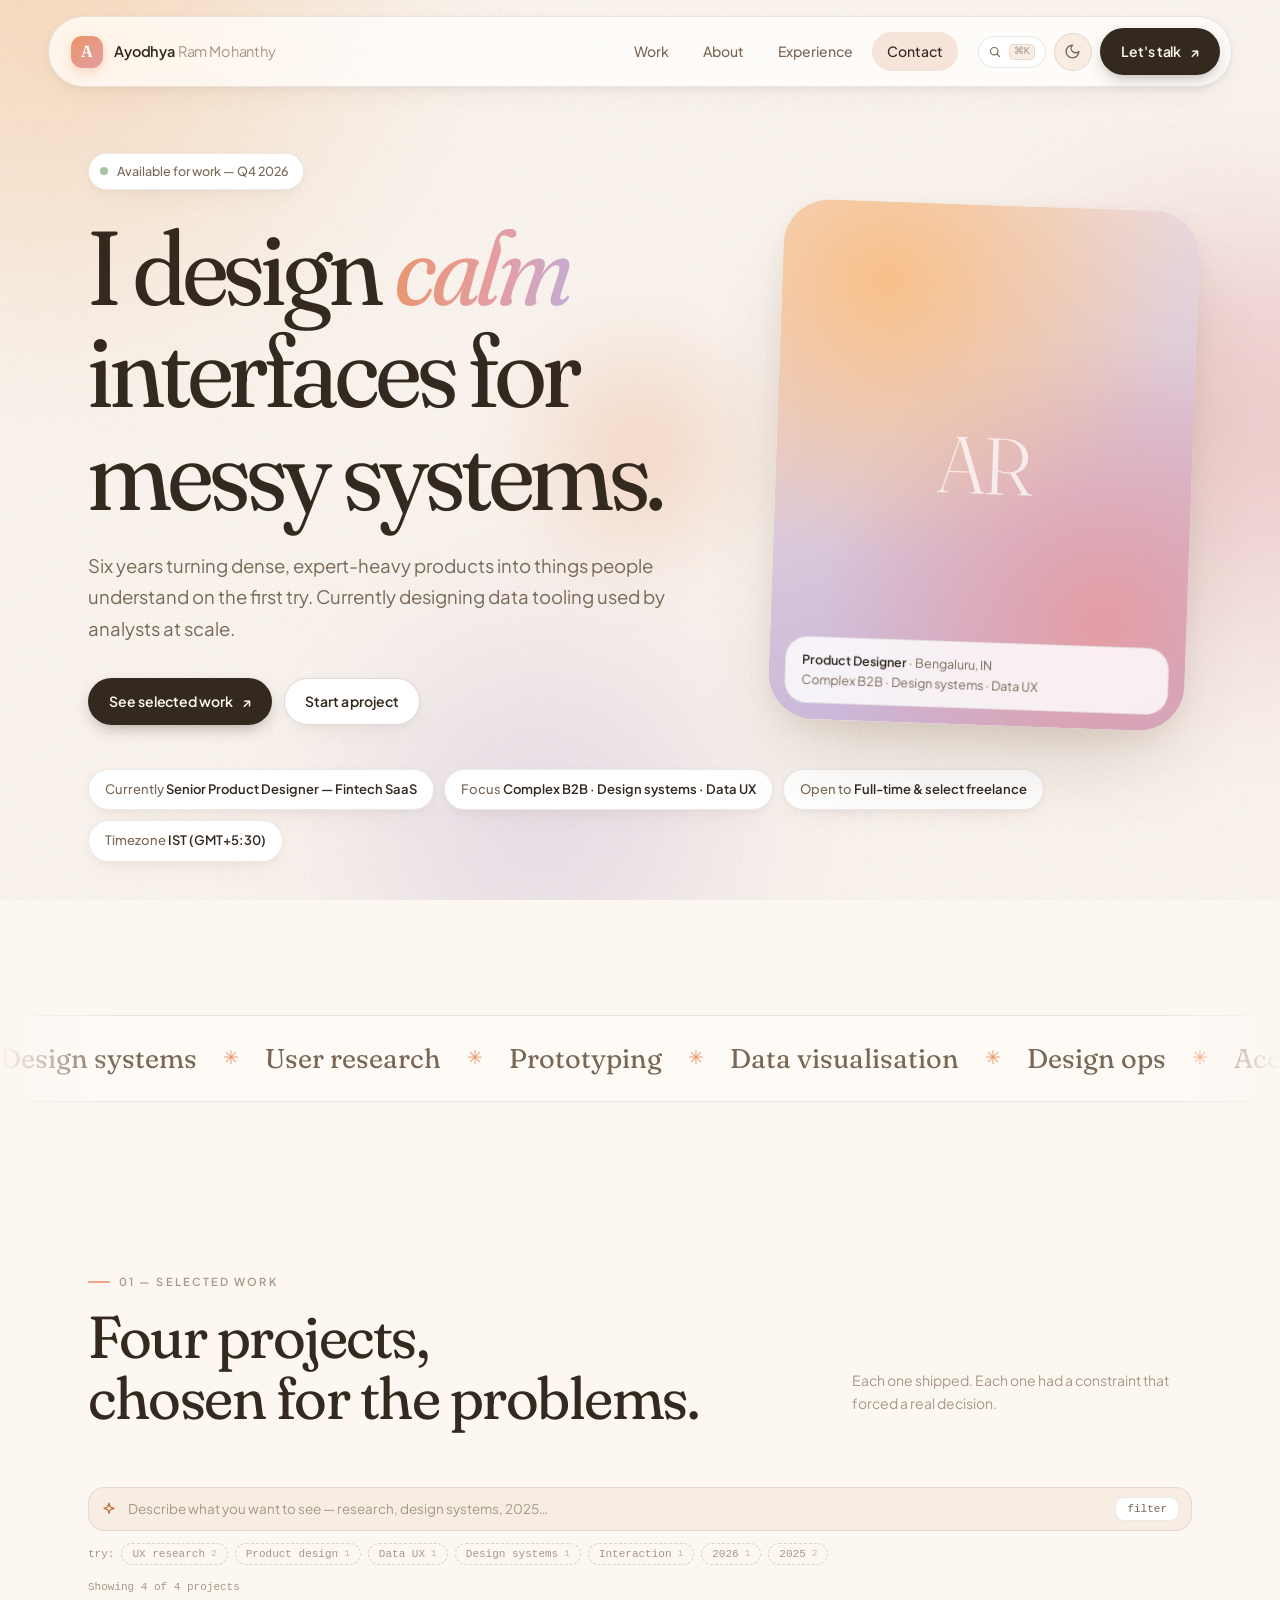
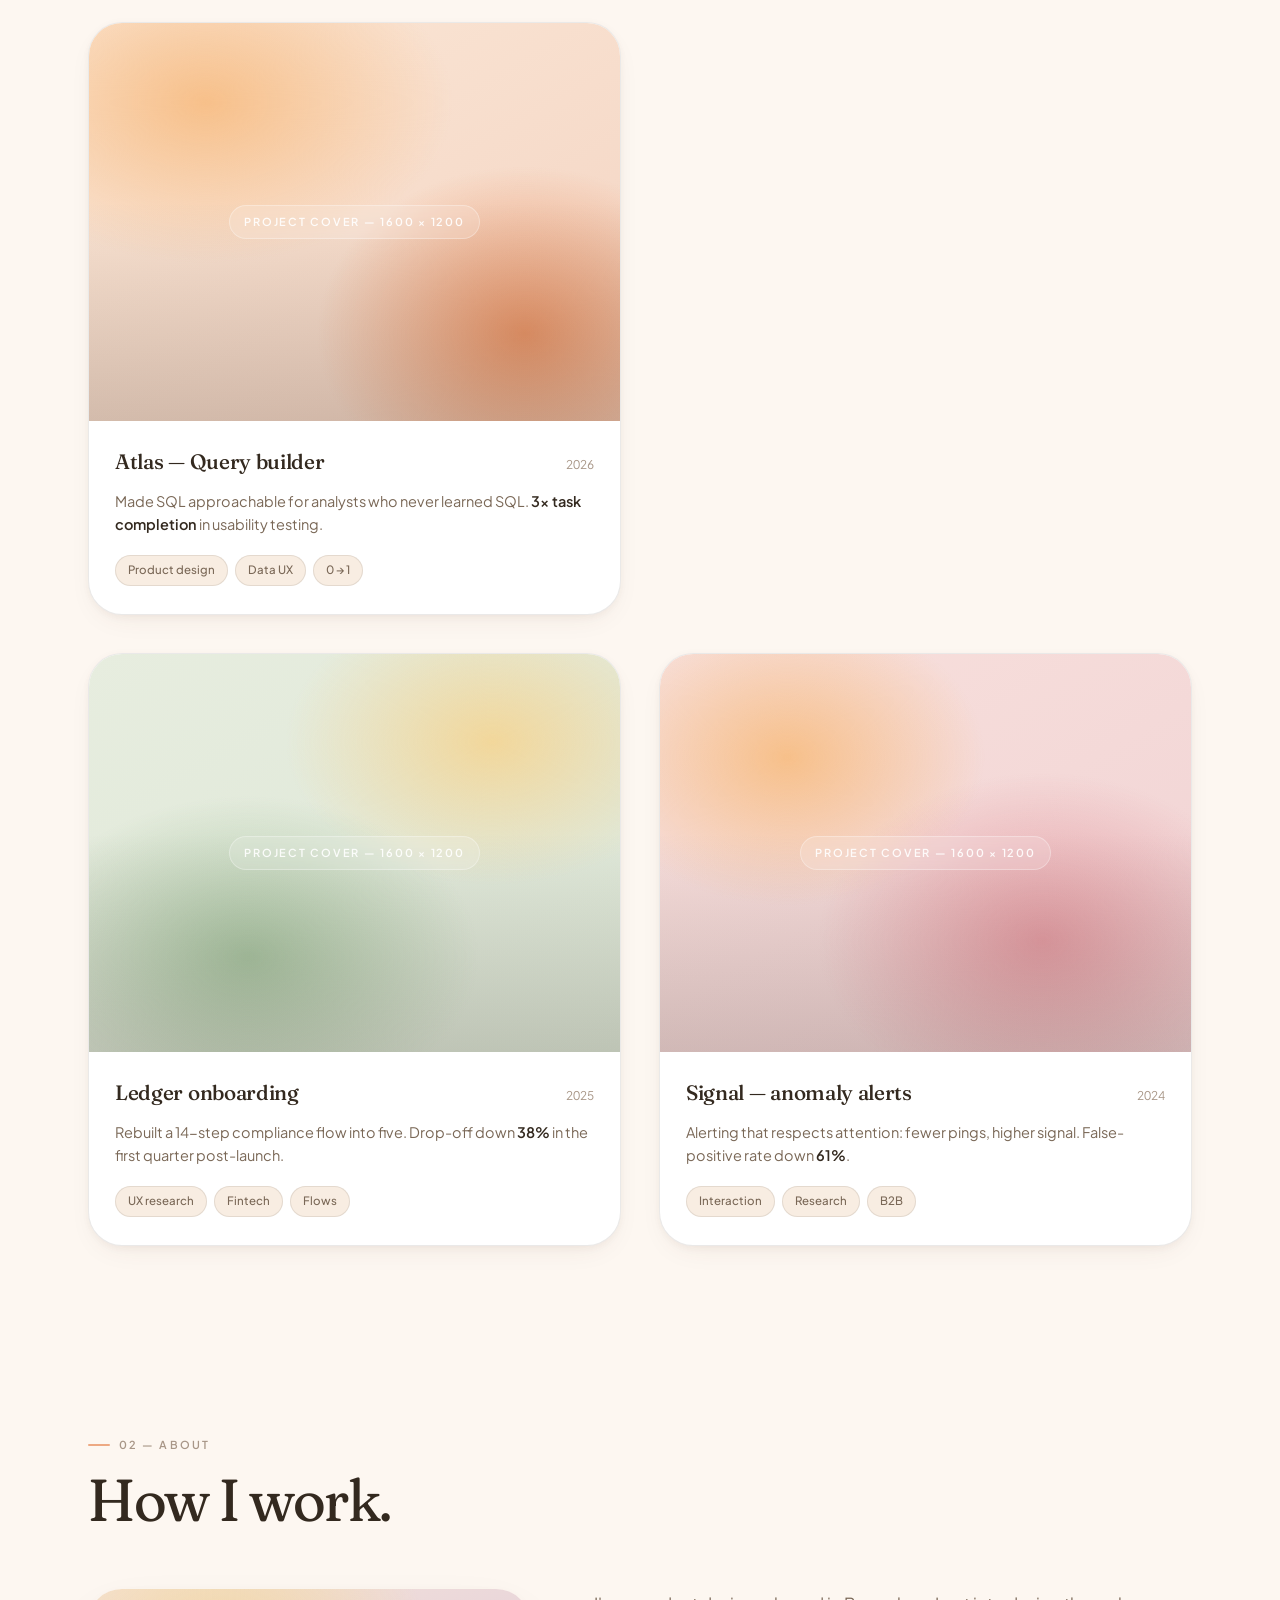
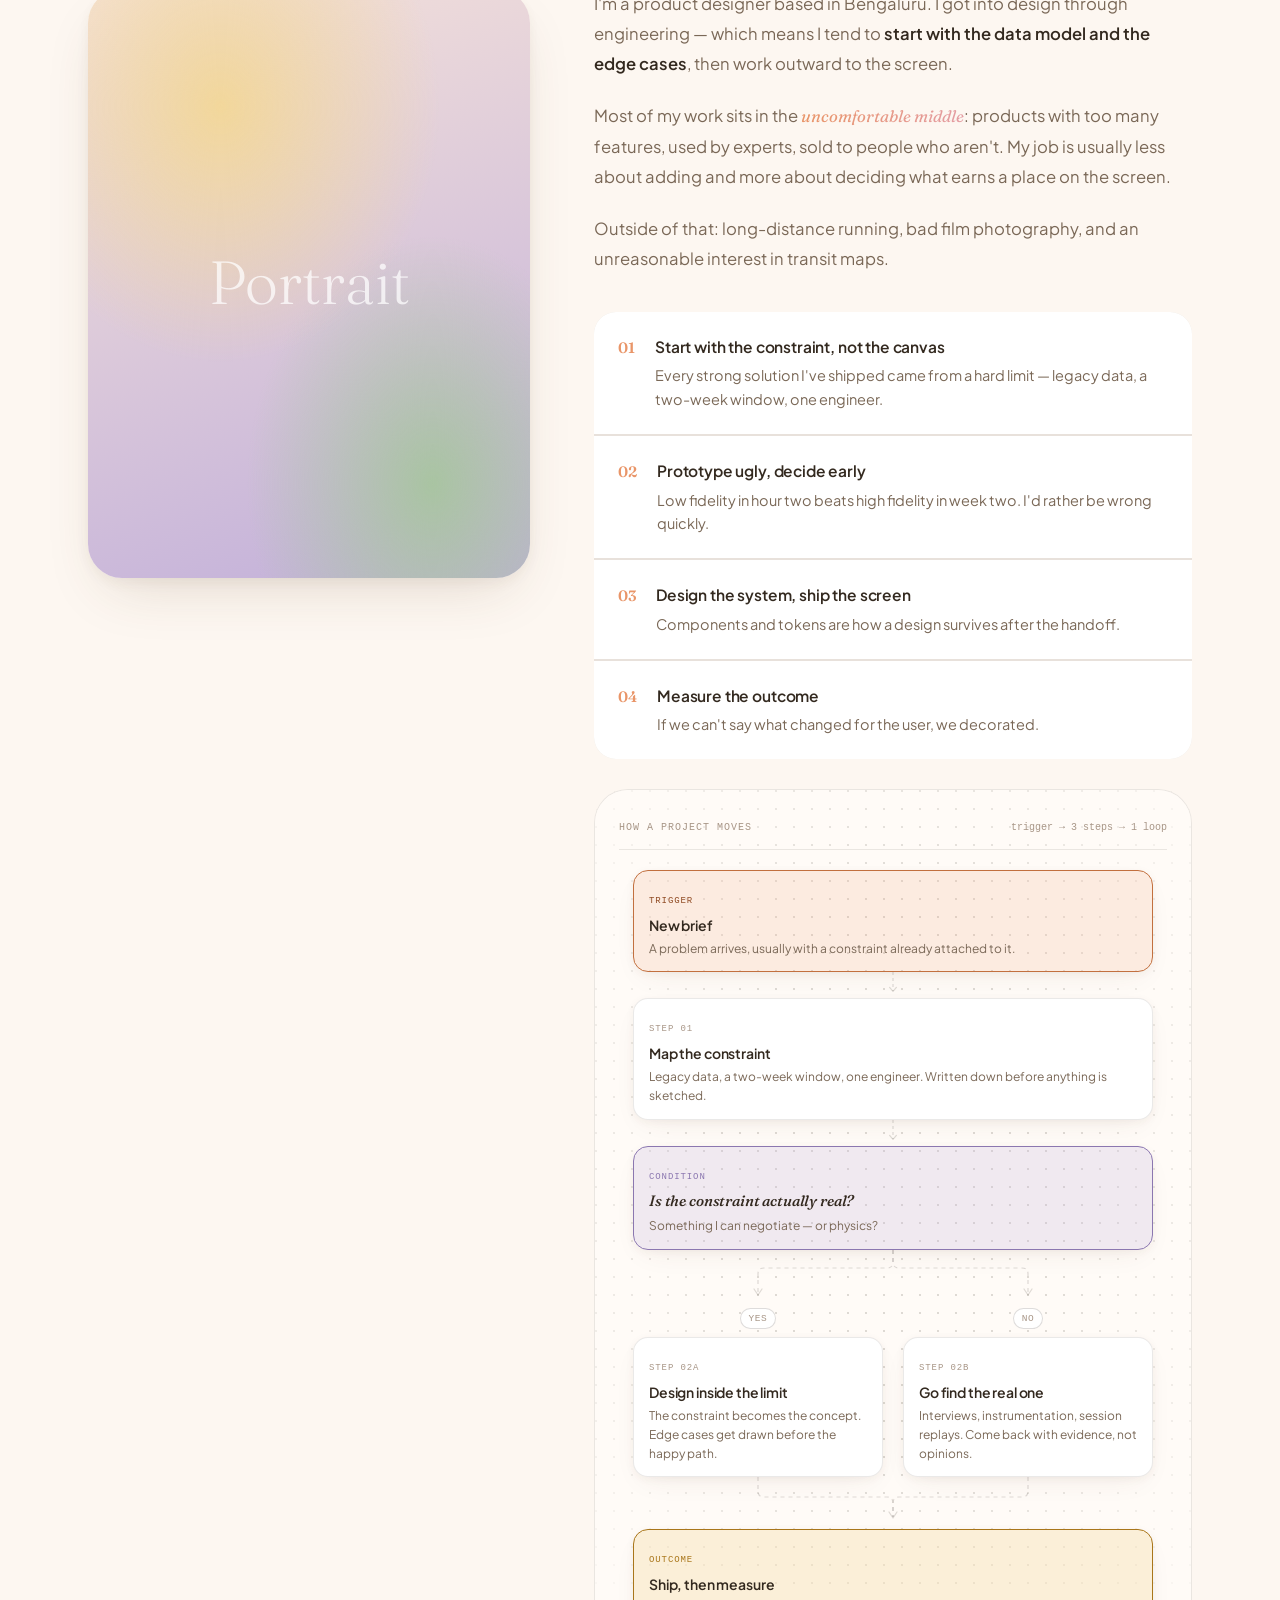
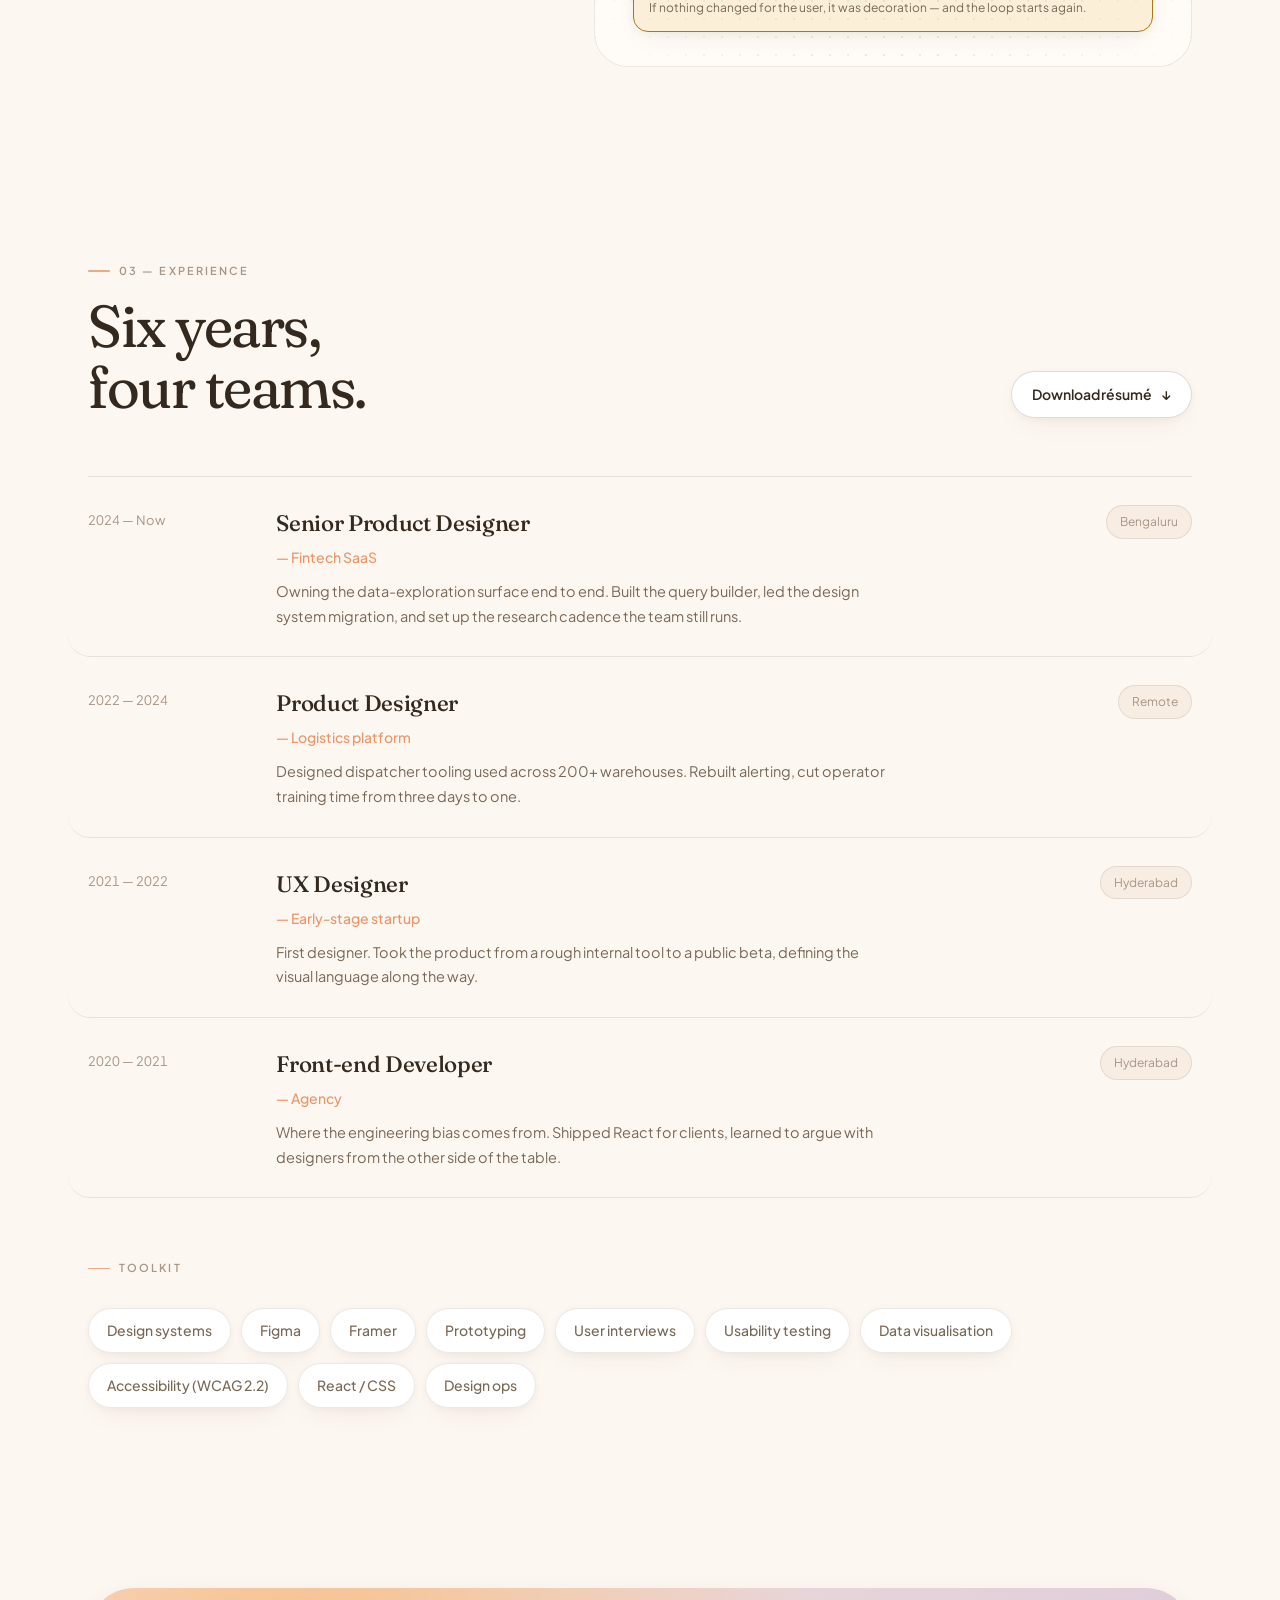
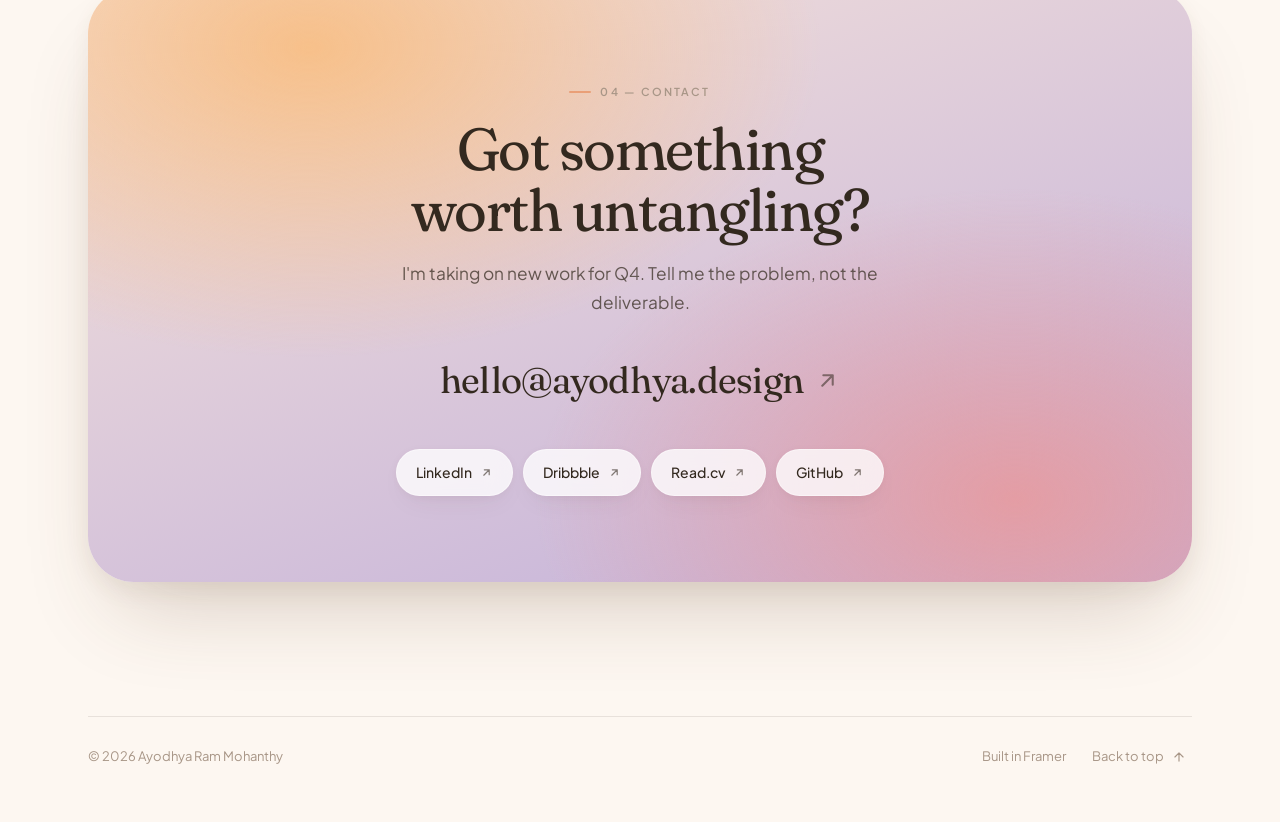
==== index.html @ 3c47b570 "perf: og-image 321KB PNG to 52KB JPEG, quality 90 The social card was a 321KB RGBA PNG. Composited o" ====
<!DOCTYPE html>
<html lang="en" data-theme="day" data-page-node-id="UIx1Y3fJ2wA2jxkAhkRi73">
<head data-page-node-id="20Zs5I4Gk0f472DXcNDImq">
<meta charset="UTF-8" data-page-node-id="HsAlQ1cesDR2ibmPfNN5Nc" />
<meta name="viewport" content="width=device-width, initial-scale=1" data-page-node-id="U4OS4diLFb4qWHomOWHYZe" />
<title>Ayodhya Ram Mohanthy — Product Designer</title>
<meta name="description" content="Product / UX designer building calm, high-clarity interfaces for complex systems. Selected work, experience and contact." data-page-node-id="gapa8cJNradVU7GvSIqzVN" />

<link rel="canonical" href="https://ayodhya.work/" />
<link rel="icon" type="image/svg+xml" href="assets/favicon.svg" />
<link rel="icon" type="image/png" sizes="32x32" href="assets/icon-512.png" />
<link rel="apple-touch-icon" sizes="180x180" href="assets/apple-touch-icon.png" />
<link rel="manifest" href="assets/manifest.webmanifest" />
<meta name="theme-color" content="#FDF7F1" media="(prefers-color-scheme: light)" />
<meta name="theme-color" content="#241C16" media="(prefers-color-scheme: dark)" />
<meta name="color-scheme" content="light dark" />
<meta property="og:type" content="website" />
<meta property="og:site_name" content="Ayodhya Ram Mohanthy" />
<meta property="og:title" content="Ayodhya Ram Mohanthy — Product Designer" />
<meta property="og:description" content="I design calm interfaces for messy systems. Six years of selected work, experience, and contact." />
<meta property="og:url" content="https://ayodhya.work/" />
<meta property="og:image" content="https://ayodhya.work/assets/og-image.jpg" />
<meta property="og:image:width" content="1200" />
<meta property="og:image:height" content="630" />
<meta property="og:image:alt" content="Ayodhya Ram Mohanthy — Product Designer" />
<meta name="twitter:card" content="summary_large_image" />
<meta name="twitter:title" content="Ayodhya Ram Mohanthy — Product Designer" />
<meta name="twitter:description" content="I design calm interfaces for messy systems. Selected work, experience, and contact." />
<meta name="twitter:image" content="https://ayodhya.work/assets/og-image.jpg" />

<link rel="preconnect" href="https://fonts.googleapis.com" data-page-node-id="517waa38Qtsou7HJdx3z6n" />
<link rel="preconnect" href="https://fonts.gstatic.com" crossorigin data-page-node-id="YwS4AkAzUnwr8d4TgxjekI" />
<link href="https://fonts.googleapis.com/css2?family=Fraunces:ital,opsz,wght@0,9..144,300..800;1,9..144,300..700&family=Plus+Jakarta+Sans:wght@300;400;500;600;700&display=swap" rel="stylesheet" data-page-node-id="cGiLwfsLbje50GXVWI4Khn" />

<!-- Beautiful UI components, ported to vanilla — see assets/bui.css + assets/bui.js -->
<link rel="stylesheet" href="assets/bui.css" />
<script src="assets/bui.js" defer></script>
<script>try{if(sessionStorage.getItem('bui:nav')){document.documentElement.className+=' bui-nav-loading';}}catch(e){}</script>

<style>
/* ============================================================
   DESIGN TOKENS — "Soft / Warm Creative"
   Paste these into Framer → Assets → Colors
   ============================================================ */
:root{
  /* surfaces — warm neutrals */
  --cream:      #FDF7F1;
  --cream-2:    #F8EDE2;
  --blush:      #F6E3DA;
  --surface:    #FFFFFF;
  --surface-2:  #FFFBF7;

  /* ink */
  --ink:        #33291F;
  --ink-soft:   #7A6857;
  --ink-faint:  #A89687;

  /* accents — muted, sun-faded */
  --peach:      #E99568;
  --apricot:    #F7C08A;
  --rose:       #E49DA4;
  --sage:       #A9C4A2;
  --lilac:      #C0AEDA;
  --butter:     #F2D79B;

  --line:       rgba(51,41,31,.10);
  --line-2:     rgba(51,41,31,.16);

  --font-display: 'Fraunces', Georgia, 'Times New Roman', serif;
  --font-sans:    'Plus Jakarta Sans', -apple-system, BlinkMacSystemFont, 'Segoe UI', Helvetica, Arial, sans-serif;

  --wrap: 1200px;
  --pad: clamp(20px, 5vw, 48px);

  --r-sm: 14px;
  --r:    22px;
  --r-lg: 34px;
  --r-xl: 46px;

  --shadow-sm: 0 2px 8px rgba(90,60,35,.05), 0 10px 30px -12px rgba(90,60,35,.10);
  --shadow:    0 4px 14px rgba(90,60,35,.06), 0 24px 60px -20px rgba(90,60,35,.18);
  --shadow-lg: 0 8px 24px rgba(90,60,35,.08), 0 48px 90px -30px rgba(90,60,35,.24);

  --ease: cubic-bezier(.22,1,.36,1);
  --ease-soft: cubic-bezier(.4,0,.2,1);
}

/* warm dusk mode */
[data-theme="dusk"]{
  --cream:     #241C16;
  --cream-2:   #2C231B;
  --blush:     #3A2C23;
  --surface:   #302619;
  --surface-2: #362B1F;

  --ink:       #F6EDE3;
  --ink-soft:  #C4AF9E;
  --ink-faint: #93806F;

  --peach:     #F0A97F;
  --apricot:   #F9CB9C;
  --rose:      #EEAEB4;
  --sage:      #B6CFAD;
  --lilac:     #CDBCE4;
  --butter:    #F5DFA9;

  --line:      rgba(246,237,227,.12);
  --line-2:    rgba(246,237,227,.20);

  --shadow-sm: 0 2px 8px rgba(0,0,0,.20), 0 10px 30px -12px rgba(0,0,0,.40);
  --shadow:    0 4px 14px rgba(0,0,0,.24), 0 24px 60px -20px rgba(0,0,0,.50);
  --shadow-lg: 0 8px 24px rgba(0,0,0,.28), 0 48px 90px -30px rgba(0,0,0,.60);
}

*,*::before,*::after{ box-sizing:border-box }
html{ scroll-behavior:smooth; -webkit-text-size-adjust:100% }

body{
  margin:0;
  background:var(--cream);
  color:var(--ink);
  font-family:var(--font-sans);
  font-size:16px;
  line-height:1.65;
  font-weight:400;
  -webkit-font-smoothing:antialiased;
  -moz-osx-font-smoothing:grayscale;
  overflow-x:hidden;
  transition:background .6s var(--ease-soft), color .6s var(--ease-soft);
}

/* ---------- ambient layer: soft drifting blobs ---------- */
.ambient{ position:fixed; inset:0; z-index:0; pointer-events:none; overflow:hidden }
.blob{
  position:absolute; border-radius:50%;
  filter:blur(70px);
  opacity:.55;
  will-change:transform;
}
.blob.b1{ width:640px; height:640px; top:-220px; left:-160px;
  background:radial-gradient(circle at 30% 30%, var(--apricot), transparent 68%);
  animation:drift1 26s var(--ease-soft) infinite alternate }
.blob.b2{ width:560px; height:560px; top:22%; right:-200px;
  background:radial-gradient(circle at 60% 40%, var(--rose), transparent 68%);
  animation:drift2 32s var(--ease-soft) infinite alternate }
.blob.b3{ width:520px; height:520px; bottom:-180px; left:22%;
  background:radial-gradient(circle at 50% 50%, var(--lilac), transparent 68%);
  opacity:.40;
  animation:drift3 29s var(--ease-soft) infinite alternate }
@keyframes drift1{ from{transform:translate(0,0) scale(1)} to{transform:translate(90px,70px) scale(1.14)} }
@keyframes drift2{ from{transform:translate(0,0) scale(1.05)} to{transform:translate(-80px,90px) scale(.9)} }
@keyframes drift3{ from{transform:translate(0,0) scale(.95)} to{transform:translate(70px,-80px) scale(1.12)} }

/* ---------- paper grain ---------- */
.grain{
  position:fixed; inset:0; z-index:1; pointer-events:none;
  opacity:.32; mix-blend-mode:multiply;
  background-image:url("data:image/svg+xml,%3Csvg xmlns='http://www.w3.org/2000/svg' width='180' height='180'%3E%3Cfilter id='n'%3E%3CfeTurbulence type='fractalNoise' baseFrequency='.85' numOctaves='4' stitchTiles='stitch'/%3E%3C/filter%3E%3Crect width='180' height='180' filter='url(%23n)' opacity='.5'/%3E%3C/svg%3E");
}
[data-theme="dusk"] .grain{ mix-blend-mode:overlay; opacity:.18 }

/* ---------- soft cursor glow ---------- */
.cursor{
  position:fixed; top:0; left:0; z-index:2;
  width:340px; height:340px; margin:-170px 0 0 -170px;
  border-radius:50%; pointer-events:none;
  background:radial-gradient(circle, rgba(233,149,104,.30), transparent 62%);
  filter:blur(26px);
  opacity:0; transform:scale(.6);
  transition:opacity .5s var(--ease-soft);
  will-change:transform;
}
@media (hover:hover) and (pointer:fine){ .cursor{ opacity:1 } }

a{ color:inherit; text-decoration:none }
img{ max-width:100%; display:block }
::selection{ background:var(--peach); color:#fff }

:focus-visible{ outline:2.5px solid var(--peach); outline-offset:3px; border-radius:6px }

.wrap{ width:100%; max-width:var(--wrap); margin:0 auto; padding:0 var(--pad); position:relative; z-index:3 }

/* ============================================================
   TYPE
   ============================================================ */
.display{
  font-family:var(--font-display);
  font-weight:400;
  font-size:clamp(2.7rem, 8.2vw, 6.6rem);
  line-height:.98;
  letter-spacing:-.03em;
  margin:0;
  font-variation-settings:'SOFT' 60, 'WONK' 1;
}
.h1{
  font-family:var(--font-display);
  font-weight:400;
  font-size:clamp(2rem, 5.2vw, 3.7rem);
  line-height:1.03; letter-spacing:-.025em; margin:0;
  font-variation-settings:'SOFT' 60, 'WONK' 1;
}
.h2{
  font-family:var(--font-display);
  font-weight:500;
  font-size:clamp(1.3rem, 2.4vw, 1.85rem);
  line-height:1.2; letter-spacing:-.015em; margin:0;
}
.lead{ font-size:clamp(1.02rem, 1.45vw, 1.22rem); color:var(--ink-soft); line-height:1.68; font-weight:400 }
.body{ color:var(--ink-soft); line-height:1.75 }

.eyebrow{
  font-size:11px; font-weight:600; letter-spacing:.19em;
  text-transform:uppercase; color:var(--ink-faint);
  display:inline-flex; align-items:center; gap:9px;
}
.eyebrow::before{
  content:""; width:22px; height:1.5px; border-radius:2px;
  background:var(--peach); opacity:.8;
}
.italic{ font-family:var(--font-display); font-style:italic; font-weight:400 }

/* ============================================================
   NAV
   ============================================================ */
.nav-shell{ position:fixed; top:0; left:0; right:0; z-index:60; padding:16px var(--pad) 0; pointer-events:none }
.nav{
  pointer-events:auto;
  max-width:var(--wrap); margin:0 auto;
  display:flex; align-items:center; gap:20px;
  padding:11px 11px 11px 22px;
  border-radius:100px;
  background:color-mix(in srgb, var(--surface) 72%, transparent);
  backdrop-filter:blur(20px) saturate(150%);
  -webkit-backdrop-filter:blur(20px) saturate(150%);
  border:1px solid var(--line);
  box-shadow:var(--shadow-sm);
  transition:box-shadow .4s var(--ease), background .4s var(--ease);
}
.nav.scrolled{ box-shadow:var(--shadow) }

.brand{ display:flex; align-items:center; gap:11px; font-weight:600; letter-spacing:-.01em; margin-right:auto }
.brand-mark{
  width:32px; height:32px; border-radius:11px;
  display:grid; place-items:center;
  font-family:var(--font-display); font-weight:600; font-size:16px; color:#fff;
  background:linear-gradient(140deg, var(--peach), var(--rose));
  box-shadow:0 4px 12px rgba(233,149,104,.35);
  flex:none;
}
.brand-name{ font-size:14.5px }
.brand-name span{ color:var(--ink-faint); font-weight:400 }

.nav-links{ display:flex; gap:4px }
.nav-links a{
  padding:8px 15px; border-radius:100px; font-size:14px; font-weight:500;
  color:var(--ink-soft); position:relative;
  transition:color .3s var(--ease), background .3s var(--ease);
}
.nav-links a:hover{ color:var(--ink); background:var(--blush) }
.nav-links a.active{ color:var(--ink); background:var(--blush) }

.nav-actions{ display:flex; align-items:center; gap:8px }

.icon-btn{
  width:38px; height:38px; border-radius:50%; flex:none;
  display:grid; place-items:center; cursor:pointer;
  background:var(--cream-2); border:1px solid var(--line);
  color:var(--ink-soft);
  transition:transform .35s var(--ease), background .3s var(--ease), color .3s var(--ease);
}
.icon-btn:hover{ transform:rotate(-12deg) scale(1.08); color:var(--ink) }
.icon-btn svg{ width:17px; height:17px }

.btn{
  display:inline-flex; align-items:center; gap:9px;
  padding:11px 20px; border-radius:100px;
  font-size:14px; font-weight:600; letter-spacing:-.005em;
  border:1px solid transparent; cursor:pointer;
  transition:transform .35s var(--ease), box-shadow .35s var(--ease), background .3s var(--ease), color .3s var(--ease);
  will-change:transform;
}
.btn-primary{
  background:var(--ink); color:var(--cream);
  box-shadow:0 6px 18px -6px rgba(51,41,31,.45);
}
.btn-primary:hover{ transform:translateY(-2px); box-shadow:0 12px 28px -8px rgba(51,41,31,.5) }
.btn-ghost{
  background:var(--surface); color:var(--ink); border-color:var(--line-2);
  box-shadow:var(--shadow-sm);
}
.btn-ghost:hover{ transform:translateY(-2px); background:var(--surface-2) }
.btn .arw{ transition:transform .35s var(--ease) }
.btn:hover .arw{ transform:translate(3px,-3px) }

.burger{ display:none }

/* ============================================================
   HERO
   ============================================================ */
.hero{ padding:clamp(120px,17vh,190px) 0 clamp(60px,9vh,100px); position:relative }

.pill{
  display:inline-flex; align-items:center; gap:9px;
  padding:7px 15px 7px 11px; border-radius:100px;
  background:var(--surface); border:1px solid var(--line);
  box-shadow:var(--shadow-sm);
  font-size:12.5px; font-weight:500; color:var(--ink-soft);
  margin-bottom:26px;
}
.dot{
  width:8px; height:8px; border-radius:50%; background:var(--sage); flex:none;
  box-shadow:0 0 0 0 rgba(169,196,162,.7);
  animation:pulse 2.4s var(--ease-soft) infinite;
}
@keyframes pulse{
  0%{ box-shadow:0 0 0 0 rgba(169,196,162,.65) }
  70%{ box-shadow:0 0 0 9px rgba(169,196,162,0) }
  100%{ box-shadow:0 0 0 0 rgba(169,196,162,0) }
}

.hero-grid{ display:grid; grid-template-columns:1.35fr .9fr; gap:clamp(30px,5vw,64px); align-items:end }
.hero h1{ margin-bottom:26px }
.hero h1 em{
  font-style:italic; font-weight:400;
  background:linear-gradient(100deg, var(--peach), var(--rose) 60%, var(--lilac));
  -webkit-background-clip:text; background-clip:text; color:transparent;
}
.hero-lead{ max-width:50ch; margin-bottom:34px }
.hero-cta{ display:flex; flex-wrap:wrap; gap:12px }

/* portrait card */
.portrait{
  position:relative; border-radius:var(--r-xl);
  overflow:hidden; aspect-ratio:4/5;
  background:
    radial-gradient(120% 90% at 25% 15%, var(--apricot), transparent 60%),
    radial-gradient(110% 90% at 80% 80%, var(--rose), transparent 62%),
    linear-gradient(160deg, var(--blush), var(--lilac));
  box-shadow:var(--shadow-lg);
  display:grid; place-items:center;
  transform:rotate(2deg);
  transition:transform .7s var(--ease);
}
.portrait:hover{ transform:rotate(0deg) scale(1.015) }
.portrait-tag{
  position:absolute; left:16px; bottom:16px; right:16px;
  padding:12px 16px; border-radius:var(--r);
  background:color-mix(in srgb, var(--surface) 82%, transparent);
  backdrop-filter:blur(14px); -webkit-backdrop-filter:blur(14px);
  border:1px solid var(--line);
  font-size:12.5px; color:var(--ink-soft);
}
.portrait-tag b{ color:var(--ink); font-weight:600 }
.portrait-initials{
  font-family:var(--font-display); font-size:clamp(3rem,7vw,5rem);
  color:color-mix(in srgb, #fff 72%, transparent);
  letter-spacing:-.03em; font-weight:300;
}

/* floating stat chips */
.chips{ display:flex; flex-wrap:wrap; gap:10px; margin-top:44px }
.chip{
  padding:9px 16px; border-radius:100px;
  background:var(--surface); border:1px solid var(--line);
  box-shadow:var(--shadow-sm);
  font-size:13px; font-weight:500; color:var(--ink-soft);
  transition:transform .4s var(--ease), box-shadow .4s var(--ease);
}
.chip:hover{ transform:translateY(-3px); box-shadow:var(--shadow) }
.chip b{ color:var(--ink); font-weight:600 }

/* ============================================================
   MARQUEE
   ============================================================ */
.marquee{
  margin:clamp(50px,8vh,90px) 0;
  padding:20px 0; overflow:hidden; position:relative;
  border-top:1px solid var(--line); border-bottom:1px solid var(--line);
  background:color-mix(in srgb, var(--surface) 45%, transparent);
  -webkit-mask-image:linear-gradient(90deg,transparent,#000 9%,#000 91%,transparent);
  mask-image:linear-gradient(90deg,transparent,#000 9%,#000 91%,transparent);
}
.marquee-track{ display:flex; width:max-content; animation:slide 34s linear infinite }
.marquee:hover .marquee-track{ animation-play-state:paused }
@keyframes slide{ to{ transform:translateX(-50%) } }
.marquee-item{
  display:flex; align-items:center; gap:26px; padding-right:26px;
  font-family:var(--font-display); font-size:clamp(1.15rem,2.2vw,1.7rem);
  font-weight:400; color:var(--ink-soft); white-space:nowrap;
  font-variation-settings:'SOFT' 60;
}
.marquee-item i{ color:var(--peach); font-style:normal; font-size:.7em }

/* ============================================================
   SECTIONS
   ============================================================ */
section{ position:relative }
.sec{ padding:clamp(64px,10vh,120px) 0 }
.sec-head{ display:flex; align-items:flex-end; justify-content:space-between; gap:28px; margin-bottom:clamp(34px,5vw,58px); flex-wrap:wrap }
.sec-head .eyebrow{ margin-bottom:16px }
.sec-note{ font-size:14px; color:var(--ink-faint); max-width:34ch }

/* ============================================================
   WORK
   ============================================================ */
.work-grid{ display:grid; grid-template-columns:1fr 1fr; gap:clamp(22px,3vw,38px) }
.work-grid > *:nth-child(even){ transform:translateY(clamp(0px,4vw,54px)) }

.card{
  display:block; border-radius:var(--r-lg); overflow:hidden;
  background:var(--surface); border:1px solid var(--line);
  box-shadow:var(--shadow-sm);
  transition:transform .55s var(--ease), box-shadow .55s var(--ease);
  will-change:transform;
}
.card:hover{ box-shadow:var(--shadow-lg) }

.cover{
  position:relative; aspect-ratio:4/3; overflow:hidden;
  display:grid; place-items:center;
}
.cover::after{
  content:""; position:absolute; inset:0;
  background:linear-gradient(180deg, transparent 45%, rgba(51,41,31,.18));
}
.cover-label{
  position:relative; z-index:2; font-size:11px; font-weight:600;
  letter-spacing:.16em; text-transform:uppercase;
  color:rgba(255,255,255,.9);
  padding:7px 14px; border-radius:100px;
  background:rgba(255,255,255,.16);
  border:1px solid rgba(255,255,255,.3);
  backdrop-filter:blur(6px); -webkit-backdrop-filter:blur(6px);
}
.cover-art{
  position:absolute; inset:0;
  transition:transform .9s var(--ease);
}
.card:hover .cover-art{ transform:scale(1.06) }

/* soft geometric cover artwork */
.art-1{ background:
  radial-gradient(75% 65% at 22% 20%, var(--apricot), transparent 62%),
  radial-gradient(65% 70% at 82% 78%, var(--peach), transparent 60%),
  linear-gradient(150deg, #FBE7D6, #F3D3C2) }
.art-2{ background:
  radial-gradient(70% 70% at 78% 24%, var(--lilac), transparent 62%),
  radial-gradient(60% 60% at 20% 80%, var(--rose), transparent 60%),
  linear-gradient(150deg, #F0E4F2, #E4D6EE) }
.art-3{ background:
  radial-gradient(70% 65% at 30% 76%, var(--sage), transparent 62%),
  radial-gradient(65% 60% at 76% 22%, var(--butter), transparent 60%),
  linear-gradient(150deg, #E7EDDF, #DCE6D6) }
.art-4{ background:
  radial-gradient(68% 68% at 72% 72%, var(--rose), transparent 62%),
  radial-gradient(62% 62% at 24% 26%, var(--apricot), transparent 60%),
  linear-gradient(150deg, #F8E0DC, #F0D2D4) }

.cover-badge{
  position:absolute; z-index:2; right:16px; top:16px;
  width:42px; height:42px; border-radius:50%;
  display:grid; place-items:center;
  background:var(--surface); color:var(--ink);
  box-shadow:var(--shadow-sm);
  opacity:0; transform:scale(.6) rotate(-25deg);
  transition:opacity .45s var(--ease), transform .45s var(--ease);
}
.card:hover .cover-badge{ opacity:1; transform:scale(1) rotate(0deg) }
.cover-badge svg{ width:16px; height:16px }

.card-body{ padding:24px 26px 28px }
.card-top{ display:flex; align-items:baseline; justify-content:space-between; gap:14px; margin-bottom:10px }
.card-title{ font-family:var(--font-display); font-size:1.3rem; font-weight:500; letter-spacing:-.015em; margin:0 }
.card-year{ font-size:12px; color:var(--ink-faint); font-variant-numeric:tabular-nums; flex:none }
.card-desc{ font-size:14.5px; color:var(--ink-soft); line-height:1.65; margin:0 0 18px; max-width:44ch }
.card-desc b{ color:var(--ink); font-weight:600 }

.tags{ display:flex; flex-wrap:wrap; gap:7px }
.tag{
  font-size:11.5px; font-weight:500; padding:5px 12px; border-radius:100px;
  background:var(--cream-2); color:var(--ink-soft); border:1px solid var(--line);
}

/* ============================================================
   ABOUT
   ============================================================ */
.about-grid{ display:grid; grid-template-columns:.85fr 1.15fr; gap:clamp(28px,5vw,64px); align-items:start }
.about-portrait{
  border-radius:var(--r-lg); overflow:hidden; aspect-ratio:3/4;
  background:
    radial-gradient(80% 70% at 30% 20%, var(--butter), transparent 62%),
    radial-gradient(70% 70% at 78% 84%, var(--sage), transparent 60%),
    linear-gradient(160deg, var(--blush), var(--lilac));
  box-shadow:var(--shadow); position:relative;
  display:grid; place-items:center;
}
.about-portrait span{
  font-family:var(--font-display); font-size:clamp(2.6rem,5vw,3.8rem);
  color:rgba(255,255,255,.72); font-weight:300;
}
.about-copy{ font-size:clamp(1rem,1.3vw,1.1rem); color:var(--ink-soft); line-height:1.8 }
.about-copy p{ margin:0 0 22px }
.about-copy strong{ color:var(--ink); font-weight:600 }
.about-copy em{
  font-family:var(--font-display); font-style:italic;
  background:linear-gradient(100deg,var(--peach),var(--rose));
  -webkit-background-clip:text; background-clip:text; color:transparent;
}

.principles{ margin-top:38px; display:grid; gap:2px; border-radius:var(--r); overflow:hidden; background:var(--line) }
.principle{
  background:var(--surface); padding:22px 24px;
  display:grid; grid-template-columns:auto 1fr; gap:20px; align-items:start;
  transition:background .35s var(--ease);
}
.principle:hover{ background:var(--surface-2) }
.principle-num{
  font-family:var(--font-display); font-size:15px; font-weight:600;
  color:var(--peach); padding-top:2px; font-variant-numeric:tabular-nums;
}
.principle h3{ margin:0 0 5px; font-size:15.5px; font-weight:600; letter-spacing:-.01em }
.principle p{ margin:0; font-size:14.5px; color:var(--ink-soft); line-height:1.65 }

/* ============================================================
   EXPERIENCE
   ============================================================ */
.timeline{ border-top:1px solid var(--line) }
.role{
  display:grid; grid-template-columns:150px 1fr auto; gap:clamp(16px,3vw,40px);
  align-items:start; padding:28px 20px; margin:0 -20px;
  border-bottom:1px solid var(--line); border-radius:var(--r);
  transition:background .4s var(--ease), padding-left .4s var(--ease);
}
.role:hover{ background:var(--surface); padding-left:28px }
.role-year{ font-size:13px; color:var(--ink-faint); font-variant-numeric:tabular-nums; padding-top:5px; white-space:nowrap }
.role-title{ font-family:var(--font-display); font-size:clamp(1.1rem,1.9vw,1.4rem); font-weight:500; letter-spacing:-.015em; margin:0 0 4px }
.role-co{ font-size:14px; color:var(--peach); font-weight:500; margin:0 0 10px }
.role-desc{ font-size:14.5px; color:var(--ink-soft); line-height:1.7; margin:0; max-width:56ch }
.role-loc{
  font-size:12px; color:var(--ink-faint); padding:6px 13px; border-radius:100px;
  background:var(--cream-2); border:1px solid var(--line); white-space:nowrap;
}

/* ============================================================
   TOOLKIT
   ============================================================ */
.toolkit{ display:flex; flex-wrap:wrap; gap:10px; margin-top:8px }
.tool{
  padding:10px 18px; border-radius:100px; font-size:14px; font-weight:500;
  background:var(--surface); border:1px solid var(--line); color:var(--ink-soft);
  box-shadow:var(--shadow-sm);
  transition:transform .4s var(--ease), background .3s var(--ease), color .3s var(--ease);
  cursor:default;
}
.tool:hover{ transform:translateY(-3px) rotate(-1deg); background:var(--ink); color:var(--cream); border-color:var(--ink) }

/* ============================================================
   CONTACT
   ============================================================ */
.contact{
  border-radius:var(--r-xl); padding:clamp(44px,7vw,86px) clamp(26px,5vw,64px);
  text-align:center; position:relative; overflow:hidden;
  background:
    radial-gradient(80% 90% at 20% 10%, var(--apricot), transparent 58%),
    radial-gradient(75% 90% at 84% 86%, var(--rose), transparent 58%),
    linear-gradient(160deg, var(--blush), var(--lilac));
  box-shadow:var(--shadow-lg);
}
.contact h2{ margin-bottom:18px }
.contact p{ margin:0 auto 34px; max-width:44ch; color:color-mix(in srgb, var(--ink) 72%, transparent); font-size:clamp(1rem,1.35vw,1.12rem) }

.email{
  display:inline-flex; align-items:center; gap:12px;
  font-family:var(--font-display); font-size:clamp(1.3rem,3.4vw,2.3rem);
  font-weight:400; letter-spacing:-.02em; margin-bottom:34px;
  position:relative; padding-bottom:4px;
}
.email::after{
  content:""; position:absolute; left:0; right:0; bottom:0; height:2px;
  background:currentColor; border-radius:2px;
  transform:scaleX(0); transform-origin:left;
  transition:transform .55s var(--ease);
}
.email:hover::after{ transform:scaleX(1) }
.email svg{ width:.68em; height:.68em; opacity:.55; transition:transform .45s var(--ease) }
.email:hover svg{ transform:translate(4px,-4px) }

.socials{ display:flex; flex-wrap:wrap; justify-content:center; gap:10px }
.social{
  display:inline-flex; align-items:center; gap:8px;
  padding:11px 19px; border-radius:100px;
  background:color-mix(in srgb, var(--surface) 78%, transparent);
  backdrop-filter:blur(12px); -webkit-backdrop-filter:blur(12px);
  border:1px solid rgba(255,255,255,.4);
  font-size:14px; font-weight:500;
  box-shadow:var(--shadow-sm);
  transition:transform .4s var(--ease), box-shadow .4s var(--ease);
}
.social:hover{ transform:translateY(-3px); box-shadow:var(--shadow) }
.social svg{ width:13px; height:13px; opacity:.6 }

/* ============================================================
   FOOTER
   ============================================================ */
footer{ padding:44px 0 54px; position:relative }
.footer-inner{
  display:flex; justify-content:space-between; align-items:center;
  gap:20px; flex-wrap:wrap;
  padding-top:28px; border-top:1px solid var(--line);
  font-size:13px; color:var(--ink-faint);
}
.footer-inner a:hover{ color:var(--ink) }
.to-top{
  display:inline-flex; align-items:center; gap:8px; cursor:pointer;
  background:none; border:none; font:inherit; color:inherit;
  transition:color .3s var(--ease);
}
.to-top:hover{ color:var(--ink) }
.to-top svg{ width:14px; height:14px }

/* ============================================================
   REVEAL
   ============================================================ */
[data-reveal]{ opacity:0; transform:translateY(22px) }
[data-reveal].in{
  opacity:1; transform:none;
  transition:opacity .85s var(--ease), transform .85s var(--ease);
  transition-delay:var(--d, 0ms);
}

/* ============================================================
   RESPONSIVE
   ============================================================ */
@media (max-width: 1024px){
  .hero-grid{ grid-template-columns:1fr 1fr }
  .about-grid{ grid-template-columns:1fr }
  .about-portrait{ max-width:340px }
}
@media (max-width: 860px){
  .nav-links{ display:none }
  .burger{ display:grid }
  .hero-grid{ grid-template-columns:1fr; gap:38px; align-items:start }
  .portrait{ max-width:300px; aspect-ratio:1/1; border-radius:var(--r-lg) }
  .work-grid{ grid-template-columns:1fr }
  .work-grid > *:nth-child(even){ transform:none }
  .role{ grid-template-columns:1fr; gap:8px }
  .role-year{ padding-top:0 }
  .role-loc{ justify-self:start }
}
@media (max-width: 560px){
  .brand-name span{ display:none }
  .sec-head{ align-items:flex-start }
  .card-body{ padding:20px 20px 24px }
}

/* mobile menu */
.sheet{
  position:fixed; inset:0; z-index:55;
  background:color-mix(in srgb, var(--cream) 92%, transparent);
  backdrop-filter:blur(22px); -webkit-backdrop-filter:blur(22px);
  display:flex; flex-direction:column; justify-content:center; gap:6px;
  padding:0 var(--pad);
  opacity:0; visibility:hidden;
  transition:opacity .45s var(--ease), visibility .45s var(--ease);
}
.sheet.open{ opacity:1; visibility:visible }
.sheet a{
  font-family:var(--font-display); font-size:2.3rem; font-weight:400;
  letter-spacing:-.02em; padding:10px 0;
  border-bottom:1px solid var(--line);
  opacity:0; transform:translateY(16px);
  transition:opacity .5s var(--ease), transform .5s var(--ease);
}
.sheet.open a{ opacity:1; transform:none }
.sheet.open a:nth-child(1){ transition-delay:.06s }
.sheet.open a:nth-child(2){ transition-delay:.12s }
.sheet.open a:nth-child(3){ transition-delay:.18s }
.sheet.open a:nth-child(4){ transition-delay:.24s }

@media (prefers-reduced-motion: reduce){
  *,*::before,*::after{ animation-duration:.01ms !important; animation-iteration-count:1 !important; transition-duration:.01ms !important; scroll-behavior:auto !important }
  [data-reveal]{ opacity:1; transform:none }
  .cursor{ display:none }
}
</style>
</head>

<body data-page-node-id="0wCtXQP5UeejZ1Rlbmzm8z">

<!-- BUI 01 — Loading state: painted before the page finishes parsing,
     so it covers a real navigation instead of flashing on the way out -->
<div class="bui-loader" id="buiBootLoader" style="display:none" role="status" aria-live="polite">
  <div class="bui-loader__box">
    <div class="bui-loader__top">
      <span class="bui-loader__ring" aria-hidden="true"><i></i></span>
      <p class="bui-loader__phase">Loading…</p>
    </div>
    <div class="bui-loader__bars" aria-hidden="true">
      <div class="bui-loader__bar" style="width:100%"><i></i></div>
      <div class="bui-loader__bar" style="width:92%"><i></i></div>
      <div class="bui-loader__bar" style="width:78%"><i></i></div>
      <div class="bui-loader__bar" style="width:56%"><i></i></div>
    </div>
    <p class="bui-loader__note">Layout stays put while the page spins up.</p>
  </div>
</div>

<!-- ambient background -->
<div class="ambient" aria-hidden="true" data-page-node-id="rXWomKyRB5lfiV24RGEx3X">
  <div class="blob b1" data-page-node-id="ubo168l7EHxjFzPQEcx0HR"></div>
  <div class="blob b2" data-page-node-id="YnEc0uQrrQkgAVy1XLQsAL"></div>
  <div class="blob b3" data-page-node-id="Dc1pcEh6vKoFcBszOMtuut"></div>
</div>
<div class="grain" aria-hidden="true" data-page-node-id="GwJBRJDctoVn4f7NkhkzTy"></div>
<div class="cursor" id="cursor" aria-hidden="true" data-page-node-id="7MrpWIvJb5HVw9liuuSEQd"></div>

<!-- ============================ NAV ============================ -->
<div class="nav-shell" data-page-node-id="IU1Yr8cSvgaMXQ7WFVtb00">
  <nav class="nav" id="nav" data-page-node-id="3qcUr71jEDQ55ibZp3ATmJ">
    <a class="brand" href="#top" data-page-node-id="uO4IGnCPIgmuG2QDegEiQ2">
      <span class="brand-mark" data-page-node-id="Ec7yDra5YoHOzSStLdH8C1">A</span>
      <span class="brand-name" data-page-node-id="E9NkEwlBBuGvriUXre7KuU">Ayodhya <span data-page-node-id="In7Uc97dxXU3YMS8F30553">Ram Mohanthy</span></span>
    </a>

    <div class="nav-links" data-page-node-id="5JgSjDNrnYV4aEYfIr4V44">
      <a href="#work" data-page-node-id="SAsrs2vj0XpDZmp7XZCR3J">Work</a>
      <a href="#about" data-page-node-id="bKczeOCwTC0gpAhA1KIxBG">About</a>
      <a href="#experience" data-page-node-id="LkxCamP0FK9uBBDJ5KAoBL">Experience</a>
      <a href="#contact" data-page-node-id="BjjeAEPGizbMRQKz72G6BJ">Contact</a>
    </div>

    <div class="nav-actions" data-page-node-id="f1cSi4xalB4p4ydOVlscpT">
      <button class="bui-kbtn" id="buiKbtn" type="button" aria-label="Open command palette" title="Search — ⌘K">
        <svg viewBox="0 0 18 18" fill="none" aria-hidden="true"><circle cx="8" cy="8" r="4.8" stroke="currentColor" stroke-width="1.5"/><path d="M11.6 11.6 15 15" stroke="currentColor" stroke-width="1.5" stroke-linecap="round"/></svg>
        <kbd>&#8984;K</kbd>
      </button>
      <button class="icon-btn" id="themeBtn" aria-label="Toggle warm dusk mode" title="Toggle warm dusk mode" data-page-node-id="RoOvkuwT5yT4kfDyYvSik1">
        <svg viewBox="0 0 24 24" fill="none" stroke="currentColor" stroke-width="2" stroke-linecap="round" stroke-linejoin="round" data-page-node-id="KBFT554GSqL3a7WZC8wYGf">
          <path d="M12 3a6 6 0 0 0 9 9 9 9 0 1 1-9-9Z" data-page-node-id="LZlAO1zzhkva7GlPHVwSnf"/>
        </svg>
      </button>
      <a class="btn btn-primary" href="#contact" data-page-node-id="8UvrfiHGYDxHHRMy8GTABw">Let's talk <span class="arw" data-page-node-id="v6dFb03ynBRVUSZXndWiFl">↗</span></a>
      <button class="icon-btn burger" id="burger" aria-label="Open menu" aria-expanded="false" data-page-node-id="02GnkcV61ofeg6vnb9ZKHo">
        <svg viewBox="0 0 24 24" fill="none" stroke="currentColor" stroke-width="2" stroke-linecap="round" data-page-node-id="Kqu7Oe4i7YIxBueGsdSDk5">
          <path d="M4 7h16M4 12h16M4 17h16" data-page-node-id="J8YPU1Iqa1OsPvy11kEBXp"/>
        </svg>
      </button>
    </div>
  </nav>
</div>

<!-- mobile menu -->
<div class="sheet" id="sheet" data-page-node-id="j0XMxubtzP51eqju5ckh73">
  <a href="#work" data-page-node-id="qSMEpN9e9FMSYDAxtPwyF4">Work</a>
  <a href="#about" data-page-node-id="7Y6W25cqMqH8DWIxd0QO43">About</a>
  <a href="#experience" data-page-node-id="BfR3sCHkCGBj7BM3ClUvGF">Experience</a>
  <a href="#contact" data-page-node-id="dkJ1qsKtCQqQfCplmeiL8S">Contact</a>
</div>

<main id="top" data-page-node-id="1rkOUvXDgp0Yk4qai5ylxa">

  <!-- ============================ HERO ============================ -->
  <section class="hero" data-page-node-id="2sVNYDANmz0Hlt9pXMTmo1">
    <div class="wrap" data-page-node-id="pNs2CsmSwJFzMnG4HxPKdH">
      <div class="hero-grid" data-page-node-id="vyA3sjycSewZP13ni9snzX">
        <div data-page-node-id="MXAJNcPtMl4Wm8or0gNTpW">
          <span class="pill" data-reveal data-page-node-id="mJLccLIjDni7bKZVmMZuB8">
            <span class="dot" data-page-node-id="9IgujBuyDWPELRPF5VVsp5"></span> Available for work — Q4 2026
          </span>

          <h1 class="display" data-reveal style="--d:80ms" data-page-node-id="EsZ7wWUsbVzilaW53tq2WJ">
            I design <em data-page-node-id="rg3aptPECr2oqg4NQhgVno">calm</em><br data-page-node-id="aTyNiiOVYwMcsibgc60Wzu"/>interfaces for<br data-page-node-id="cdY1D67xSGNxQvMUswPyF7"/>messy systems.
          </h1>

          <p class="lead hero-lead" data-reveal style="--d:170ms" data-page-node-id="TFEADEWniMTYtI4BynskAz">
            Six years turning dense, expert-heavy products into things people
            understand on the first try. Currently designing data tooling used by
            analysts at scale.
          </p>

          <div class="hero-cta" data-reveal style="--d:250ms" data-page-node-id="00DTYPFU4OsJRPi8bgX7SQ">
            <a class="btn btn-primary" href="#work" data-magnetic data-page-node-id="8w0K5OT564DwoFXvHage4C">See selected work <span class="arw" data-page-node-id="CPutzDHj3kn8ThnFfFPoe0">↗</span></a>
            <a class="btn btn-ghost" href="#contact" data-magnetic data-page-node-id="z1ASjZhscjljPpaRLiNlpQ">Start a project</a>
          </div>
        </div>

        <div data-reveal style="--d:330ms" data-page-node-id="FJQREzeB3vjkVLmPMk9G4O">
          <div class="portrait" data-page-node-id="jgtGnQ6zPLbmNAppyExcdP">
            <span class="portrait-initials" data-page-node-id="01iXGgF6AwGkkE9FycJLZ6">AR</span>
            <div class="portrait-tag" data-page-node-id="LkDh6bBUhGrV9Eejws4zqH">
              <b data-page-node-id="YMS3dLE7rs5cZAklTMLZVQ">Product Designer</b> · Bengaluru, IN<br data-page-node-id="ChCJNHU1AjOSfjGdu6HDL9"/>
              Complex B2B · Design systems · Data UX
            </div>
          </div>
        </div>
      </div>

      <div class="chips" data-reveal style="--d:400ms" data-page-node-id="m3f3G41RpHDoAmgN6UySlF">
        <span class="chip" data-page-node-id="ziR0RCTCervPWvX4wwmzIE">Currently <b data-page-node-id="kBDPNOoD5r51yB61UjH0O3">Senior Product Designer — Fintech SaaS</b></span>
        <span class="chip" data-page-node-id="QlYrcnx9xnfJPqydPep5ZU">Focus <b data-page-node-id="BaGr5l9KtYDUogVWdFUHAx">Complex B2B · Design systems · Data UX</b></span>
        <span class="chip" data-page-node-id="QE5OJETrclVPpmdUwZ3nGq">Open to <b data-page-node-id="XypE2cL0BroJgTUNKEN4hv">Full-time &amp; select freelance</b></span>
        <span class="chip" data-page-node-id="e0DEGPyG8ryP7sBFQrZhdt">Timezone <b data-page-node-id="oWvcsCZKo11Sg12h01dBbH">IST (GMT+5:30)</b></span>
      </div>
    </div>
  </section>

  <!-- ============================ MARQUEE ============================ -->
  <div class="marquee" aria-hidden="true" data-page-node-id="WJjXsbbHH0ZjiT3W1wMEfs">
    <div class="marquee-track" id="track" data-page-node-id="oT72rJCl11MCJlm0yIGMaC">
      <div class="marquee-item" data-page-node-id="QehIxDjIZLcuWNbTp2HZGv">Design systems <i data-page-node-id="6bKAq2v8Nt3uDEQMCq7lwQ">✳</i> User research <i data-page-node-id="6miC6R5gHppbgH7SBOef0T">✳</i> Prototyping <i data-page-node-id="kAVlUP3OS2JUr2M4cA2PUc">✳</i> Data visualisation <i data-page-node-id="0pdk5QtCJOverNZDZqOloC">✳</i> Design ops <i data-page-node-id="4iTaUL4HhIFEkCbCsnynMK">✳</i> Accessibility <i data-page-node-id="p7jiLArTCwPDKkeY6yeDub">✳</i> 0→1 products <i data-page-node-id="TPPtACR9q00eUIyHie5NHq">✳</i> Interaction design <i data-page-node-id="P5dtloLrl70ZutPKzEM5RF">✳</i> </div>
      <div class="marquee-item" data-page-node-id="upIuECUpqkoVl2LufckU6z">Design systems <i data-page-node-id="kDMrRGGDrP4CsxDWso2LUd">✳</i> User research <i data-page-node-id="ydLruy7xOTSgcG8GAQDjfB">✳</i> Prototyping <i data-page-node-id="4KexDnmy2qSPqFJBvxSSHR">✳</i> Data visualisation <i data-page-node-id="t9WiPGnXuXM5a60oiSukAg">✳</i> Design ops <i data-page-node-id="Je8xklfa0ft2dQF0btiXeq">✳</i> Accessibility <i data-page-node-id="RADhPZhdL8PmSDy601WHPM">✳</i> 0→1 products <i data-page-node-id="iQMwDEcRV8uYc2gnKnjAoi">✳</i> Interaction design <i data-page-node-id="MG3wDNL4y96d40ILq69Ros">✳</i> </div>
    </div>
  </div>

  <!-- ============================ WORK ============================ -->
  <section class="sec" id="work" data-page-node-id="sI3n2yF0Z2Qg0whabERNiu">
    <div class="wrap" data-page-node-id="yoU7AE9aGzDtgeszFtQWsl">
      <div class="sec-head" data-page-node-id="n0wh5fEpW62jaU9GVyDGc1">
        <div data-reveal data-page-node-id="FYJPVYj2lpOdNgyTbLb4kV">
          <span class="eyebrow" data-page-node-id="LncOigGFlruKAl0ntPomYg">01 — Selected work</span>
          <h2 class="h1" data-page-node-id="3cqXxaZmOT2A9F8B3SAHbe">Four projects,<br data-page-node-id="iSklKwWFTCSliGRN5VYGdx"/>chosen for the problems.</h2>
        </div>
        <p class="sec-note" data-reveal style="--d:90ms" data-page-node-id="qyYDkSETYT8m9LFqPL61Ne">
          Each one shipped. Each one had a constraint that forced a real decision.
        </p>
      </div>

      <!-- BUI 13 — Filter table, reworked as a natural-language work filter -->
      <div class="bui-filter" id="workFilter" data-reveal>
        <form class="bui-filter__form" autocomplete="off">
          <svg viewBox="0 0 16 16" fill="none" aria-hidden="true"><path d="M8 2.2 9.3 6 13 7.3 9.3 8.6 8 12.4 6.7 8.6 3 7.3 6.7 6z" stroke="currentColor" stroke-width="1.3" stroke-linejoin="round"/></svg>
          <input type="text" placeholder="Describe what you want to see — research, design systems, 2025…" aria-label="Filter projects" />
          <button class="bui-filter__go" type="submit">filter</button>
        </form>
        <div class="bui-filter__row"></div>
        <p class="bui-filter__status" aria-live="polite"></p>
      </div>

      <div class="work-grid" data-page-node-id="3rGy9WJd9NhxBKDaVd9toW">

        <a class="card" href="case-study.html" data-reveal data-tilt data-discipline="product data" data-year="2026" data-bui-nav="Opening Atlas…" data-page-node-id="l8wU95SrCmJv7LwIZn5Qwy">
          <div class="cover" data-page-node-id="wiW4Ad7XonZJda1J9hrTXK">
            <div class="cover-art art-1" data-page-node-id="u7P7UDIXKIV4GpMCZCFvDI"></div>
            <span class="cover-badge" data-page-node-id="CCTGwDOIDxO3CEoFwdShLW">
              <svg viewBox="0 0 24 24" fill="none" stroke="currentColor" stroke-width="2" stroke-linecap="round" stroke-linejoin="round" data-page-node-id="re3OdwxCHhH0gkJXZZubG6"><path d="M7 17 17 7M17 7H8M17 7v9" data-page-node-id="92QAxJE6x4OD1GyFCpxqTP"/></svg>
            </span>
            <span class="cover-label" data-page-node-id="8GNUdVeoGHUBb3DGCJXeHe">Project cover — 1600 × 1200</span>
          </div>
          <div class="card-body" data-page-node-id="yySNwDwuvfBQ8kTKpjdJvz">
            <div class="card-top" data-page-node-id="L62Q2TfLVONLn0rm3LWQ9C">
              <h3 class="card-title" data-page-node-id="ezjGLHCCqsLKWb0tHlcNx0">Atlas — Query builder</h3>
              <span class="card-year" data-page-node-id="nxjRjkbFvlfYWW4h1tyCPT">2026</span>
            </div>
            <p class="card-desc" data-page-node-id="Yy90HxVDhpE2ZpPH4BWRfs">
              Made SQL approachable for analysts who never learned SQL.
              <b data-page-node-id="zpXC6QD9mYbb9XjnfiDjrG">3× task completion</b> in usability testing.
            </p>
            <div class="tags" data-page-node-id="zFsgYcjlSgPMaxO0uhtvr1"><span class="tag" data-page-node-id="BUER4LXzmd1bcCedC3WZ85">Product design</span><span class="tag" data-page-node-id="sOUHFEGZBehWzD00IfIKoG">Data UX</span><span class="tag" data-page-node-id="RQEhRWV4ZHgUTRQ64FAE0i">0 → 1</span></div>
          </div>
        </a>

        <a class="card" href="case-study.html" data-reveal data-tilt style="--d:110ms" data-discipline="systems ops" data-year="2025" data-bui-nav="Opening Nimbus…" data-page-node-id="M8Dp9rE6zuxIaTxXs9oOFW">
          <div class="cover" data-page-node-id="8P8jgWa5n2G7dI9c2iPEuh">
            <div class="cover-art art-2" data-page-node-id="sCItHFVMRcJKTDh9xdWUsd"></div>
            <span class="cover-badge" data-page-node-id="Udcycj6fKHmS2E9rlERnoA">
              <svg viewBox="0 0 24 24" fill="none" stroke="currentColor" stroke-width="2" stroke-linecap="round" stroke-linejoin="round" data-page-node-id="K9siiNMJIXG3YyLoqLoL9a"><path d="M7 17 17 7M17 7H8M17 7v9" data-page-node-id="GLMX43VFWtUDzScG3fTOl0"/></svg>
            </span>
            <span class="cover-label" data-page-node-id="FKMVJLaGzC6EOrJB6gLQfR">Project cover — 1600 × 1200</span>
          </div>
          <div class="card-body" data-page-node-id="BzCHr69fKoeMGjxs15zm7L">
            <div class="card-top" data-page-node-id="Gfx4b2MuckdkYuDmdlvC5l">
              <h3 class="card-title" data-page-node-id="H6fiA9qCc3xzUd4us2fbBc">Nimbus design system</h3>
              <span class="card-year" data-page-node-id="C7VFSHGB1EDxSAjEBizwJG">2025</span>
            </div>
            <p class="card-desc" data-page-node-id="zFBvDm6UZDzYoPie2fl2bD">
              One token layer, 42 components, four product teams. Cut net-new
              UI work by <b data-page-node-id="sCN21ZP4qJU7tQVSJDr6Lo">roughly a third</b>.
            </p>
            <div class="tags" data-page-node-id="1DO2LGGayrZd6CH5wqfxsI"><span class="tag" data-page-node-id="mF6Nc7H8CHC7DyCeTQ5min">Design system</span><span class="tag" data-page-node-id="jVqHUZ3iu8ZEFSi9qC7LGq">Design ops</span><span class="tag" data-page-node-id="93fOVlVSvNjc1J72HQcluC">Tokens</span></div>
          </div>
        </a>

        <a class="card" href="case-study.html" data-reveal data-tilt data-discipline="research fintech" data-year="2025" data-bui-nav="Opening Ledger…" data-page-node-id="Lx3BLfnMx2qeMEb4tePi22">
          <div class="cover" data-page-node-id="j5Xseep2Lrycl21pDgGu3S">
            <div class="cover-art art-3" data-page-node-id="fPbYV0FNGqA7exnwA4GryH"></div>
            <span class="cover-badge" data-page-node-id="mTeHewfXPIbvhitt135RQE">
              <svg viewBox="0 0 24 24" fill="none" stroke="currentColor" stroke-width="2" stroke-linecap="round" stroke-linejoin="round" data-page-node-id="QJjDO8jsKf5cf5CfAlyJaU"><path d="M7 17 17 7M17 7H8M17 7v9" data-page-node-id="amAk7AqAne5B1ZCFGxUyyA"/></svg>
            </span>
            <span class="cover-label" data-page-node-id="KUyyN8KLJozNTZmMsTcB3k">Project cover — 1600 × 1200</span>
          </div>
          <div class="card-body" data-page-node-id="U4o7oavMSv6UGWtr6YeHen">
            <div class="card-top" data-page-node-id="VqluZGNfz9kjEmADdThVFF">
              <h3 class="card-title" data-page-node-id="Bce8qHToB4SiYvNrPHB5pX">Ledger onboarding</h3>
              <span class="card-year" data-page-node-id="Too1P9ODA2kYF5NvxQEB6s">2025</span>
            </div>
            <p class="card-desc" data-page-node-id="b4a7jhRUY5kEk2d5EJtyF3">
              Rebuilt a 14-step compliance flow into five. Drop-off down
              <b data-page-node-id="sMXv3s1NOOKlnU3aIF1qEV">38%</b> in the first quarter post-launch.
            </p>
            <div class="tags" data-page-node-id="K59ztTVBJFKwnZujVseg3j"><span class="tag" data-page-node-id="gAxirPASG7BXLh1SgedVSf">UX research</span><span class="tag" data-page-node-id="pYE0XmxBkluwt7cyl30Ldo">Fintech</span><span class="tag" data-page-node-id="K3LobsaphNcDn4DzEUONzf">Flows</span></div>
          </div>
        </a>

        <a class="card" href="case-study.html" data-reveal data-tilt style="--d:110ms" data-discipline="interaction research b2b" data-year="2024" data-bui-nav="Opening Signal…" data-page-node-id="TeGJaq5ZbBH0v7g1U9Pjbr">
          <div class="cover" data-page-node-id="3sTAIe9daY6JU8GLBFaomS">
            <div class="cover-art art-4" data-page-node-id="W6IMkx39FgE2ae7EERQxEJ"></div>
            <span class="cover-badge" data-page-node-id="QwOoVjLcrFUe0lAFWSTBo6">
              <svg viewBox="0 0 24 24" fill="none" stroke="currentColor" stroke-width="2" stroke-linecap="round" stroke-linejoin="round" data-page-node-id="YQ2st2FH4caG3VykSooAGh"><path d="M7 17 17 7M17 7H8M17 7v9" data-page-node-id="YVmjzIPMiiJmGNlfomER9A"/></svg>
            </span>
            <span class="cover-label" data-page-node-id="paMPY7dwuTo8vyLEKXvTbo">Project cover — 1600 × 1200</span>
          </div>
          <div class="card-body" data-page-node-id="cdAnvyFtDUAHXIsmLKxQ1I">
            <div class="card-top" data-page-node-id="M5wmyUEtB6ch4lg8piTWED">
              <h3 class="card-title" data-page-node-id="BzlQKDOdjlrcNtY7041BS3">Signal — anomaly alerts</h3>
              <span class="card-year" data-page-node-id="VPPjT7VIMI8myGOmjtEHx1">2024</span>
            </div>
            <p class="card-desc" data-page-node-id="hpDNa1ouEHnSx4ap6emhps">
              Alerting that respects attention: fewer pings, higher signal.
              False-positive rate down <b data-page-node-id="p3VDEFXLr8vpGohmAkR2yc">61%</b>.
            </p>
            <div class="tags" data-page-node-id="qLCGDUO9U4HBXd8ml2ceQm"><span class="tag" data-page-node-id="1aNg3EiC8uQfM1FGiCGFVa">Interaction</span><span class="tag" data-page-node-id="Dvq15CBTW785nRJBaCwlNK">Research</span><span class="tag" data-page-node-id="1BjgcI2GBrJ8uDDnkMmTFx">B2B</span></div>
          </div>
        </a>

      </div>
    </div>
  </section>

  <!-- ============================ ABOUT ============================ -->
  <section class="sec" id="about" data-page-node-id="8ItQrXkzk6wJYXNmn50lsa">
    <div class="wrap" data-page-node-id="Xiu8J9zqeWiHAHcPjhjIex">
      <div class="sec-head" data-page-node-id="jt9lUFBuHnBtjZs6TbAdGX">
        <div data-reveal data-page-node-id="9Z8HvUXMe8NxkLbvB7ZH6i">
          <span class="eyebrow" data-page-node-id="7DN5hW00Ekco4WoPgZnfgm">02 — About</span>
          <h2 class="h1" data-page-node-id="shnQkMqVi1GELoefUSYKuO">How I work.</h2>
        </div>
      </div>

      <div class="about-grid" data-page-node-id="GNmHTNUYehzPwPRJLwbfDD">
        <div data-reveal data-page-node-id="2Z6NHCbpK64Kd9fNdmrl88">
          <div class="about-portrait" data-page-node-id="fyzromcFRu1GmXtK3GpbRo"><span data-page-node-id="YWMiWwYUxaXaIGnaC90olz">Portrait</span></div>
        </div>

        <div data-reveal style="--d:120ms" data-page-node-id="GyX4vH9BWu6CYioIUFlOO6">
          <div class="about-copy" data-page-node-id="wWLy6EmRBdP2HNttk2lO0S">
            <p data-page-node-id="JNg5jJQtldK3GXYX0exbVb">
              I'm a product designer based in Bengaluru. I got into design through
              engineering — which means I tend to <strong data-page-node-id="1Agtfq6tHziOxXVjZvz4uO">start with the data model
              and the edge cases</strong>, then work outward to the screen.
            </p>
            <p data-page-node-id="ykhUeoCv8UCQULfAxYDGJ9">
              Most of my work sits in the <em data-page-node-id="YPzeYl7lvuWXgqwAl4OeGO">uncomfortable middle</em>: products with
              too many features, used by experts, sold to people who aren't. My job is
              usually less about adding and more about deciding what earns a place on
              the screen.
            </p>
            <p data-page-node-id="xwcRuFn424YRh2PgdqH0nD">
              Outside of that: long-distance running, bad film photography, and an
              unreasonable interest in transit maps.
            </p>
          </div>

          <div class="principles" data-page-node-id="nVDHtbSVC0xfMtGRUJIqfD">
            <div class="principle" data-page-node-id="y5QYNjYYAkdY8ESLyccPLi">
              <span class="principle-num" data-page-node-id="YPKFXXibfAVjBO4F4OVH0t">01</span>
              <div data-page-node-id="cI69xzN1ZLmgF3ayrqNHU2">
                <h3 data-page-node-id="L18OVEEvlBVL19pyPQN1cc">Start with the constraint, not the canvas</h3>
                <p data-page-node-id="PrhbtixmiiEXxr9oHQVbcg">Every strong solution I've shipped came from a hard limit — legacy data, a two-week window, one engineer.</p>
              </div>
            </div>
            <div class="principle" data-page-node-id="HIjtCNO4GIlGYrB81zKYFn">
              <span class="principle-num" data-page-node-id="pBRh31ujutZLtAZ2DiinHa">02</span>
              <div data-page-node-id="RQ0kgLYKOctiQ4g6AqhhII">
                <h3 data-page-node-id="Ab99eqan4yZ877InJV4mC9">Prototype ugly, decide early</h3>
                <p data-page-node-id="ijVbACEiP1Dyya86gT2U54">Low fidelity in hour two beats high fidelity in week two. I'd rather be wrong quickly.</p>
              </div>
            </div>
            <div class="principle" data-page-node-id="KhqYVJb8pcO5NVutSXB13k">
              <span class="principle-num" data-page-node-id="8p1ECVFoxHsfBQsJMyY8VI">03</span>
              <div data-page-node-id="0DX8LSWuPEwpEsnyU7qb2i">
                <h3 data-page-node-id="PEAjIxaA9j7DToAlXH3s0i">Design the system, ship the screen</h3>
                <p data-page-node-id="dBiIZ6CfjcmVkaUKLrunMT">Components and tokens are how a design survives after the handoff.</p>
              </div>
            </div>
            <div class="principle" data-page-node-id="0Gn6r6hcilBpaLgu8Qp892">
              <span class="principle-num" data-page-node-id="CEZtF2SiFoHDjmY3UcoaIS">04</span>
              <div data-page-node-id="WE0ZvrRQNsaZN07PN4WZD7">
                <h3 data-page-node-id="u083gJYRRS4D0aX65V7mDH">Measure the outcome</h3>
                <p data-page-node-id="L5EgtBA1idXy9VPChcjvD8">If we can't say what changed for the user, we decorated.</p>
              </div>
            </div>
          </div>

          <!-- BUI 16 — Flowchart: how a project actually moves -->
          <div class="bui-flow" data-reveal>
            <div class="bui-flow__cap">
              <h3>How a project moves</h3>
              <p>trigger &rarr; 3 steps &rarr; 1 loop</p>
            </div>

            <div class="bui-flow__body">

              <div class="bui-node" data-kind="trigger">
                <span class="bui-node__kind">trigger</span>
                <p class="bui-node__title">New brief</p>
                <p class="bui-node__desc">A problem arrives, usually with a constraint already attached to it.</p>
              </div>

              <span class="bui-flow__link" aria-hidden="true">
                <svg viewBox="0 0 14 26" fill="none"><path d="M7 0 V19" stroke="currentColor" stroke-width="1.2" stroke-dasharray="3 3"/><path d="M3.6 15.4 7 19.4 10.4 15.4" stroke="currentColor" stroke-width="1.2" stroke-linecap="round" stroke-linejoin="round"/></svg>
              </span>

              <div class="bui-node" data-kind="step">
                <span class="bui-node__kind">step 01</span>
                <p class="bui-node__title">Map the constraint</p>
                <p class="bui-node__desc">Legacy data, a two-week window, one engineer. Written down before anything is sketched.</p>
              </div>

              <span class="bui-flow__link" aria-hidden="true">
                <svg viewBox="0 0 14 26" fill="none"><path d="M7 0 V19" stroke="currentColor" stroke-width="1.2" stroke-dasharray="3 3"/><path d="M3.6 15.4 7 19.4 10.4 15.4" stroke="currentColor" stroke-width="1.2" stroke-linecap="round" stroke-linejoin="round"/></svg>
              </span>

              <div class="bui-node" data-kind="condition">
                <span class="bui-node__kind">condition</span>
                <p class="bui-node__title">Is the constraint actually real?</p>
                <p class="bui-node__desc">Something I can negotiate — or physics?</p>
              </div>

              <span class="bui-flow__split" aria-hidden="true">
                <svg viewBox="0 0 520 58" fill="none">
                  <path d="M260 0 V12 Q260 18 254 18 H131 Q125 18 125 24 V44" stroke="currentColor" stroke-width="1.2" stroke-dasharray="4 4"/>
                  <path d="M260 0 V12 Q260 18 266 18 H389 Q395 18 395 24 V44" stroke="currentColor" stroke-width="1.2" stroke-dasharray="4 4"/>
                  <path d="M121 39 L125 45 L129 39" stroke="currentColor" stroke-width="1.2" stroke-linecap="round" stroke-linejoin="round"/>
                  <path d="M391 39 L395 45 L399 39" stroke="currentColor" stroke-width="1.2" stroke-linecap="round" stroke-linejoin="round"/>
                </svg>
              </span>

              <div class="bui-flow__branch">
                <div>
                  <span class="bui-flow__tag">yes</span>
                  <div class="bui-node" data-kind="step">
                    <span class="bui-node__kind">step 02a</span>
                    <p class="bui-node__title">Design inside the limit</p>
                    <p class="bui-node__desc">The constraint becomes the concept. Edge cases get drawn before the happy path.</p>
                  </div>
                </div>
                <div>
                  <span class="bui-flow__tag">no</span>
                  <div class="bui-node" data-kind="step">
                    <span class="bui-node__kind">step 02b</span>
                    <p class="bui-node__title">Go find the real one</p>
                    <p class="bui-node__desc">Interviews, instrumentation, session replays. Come back with evidence, not opinions.</p>
                  </div>
                </div>
              </div>

              <span class="bui-flow__join" aria-hidden="true">
                <svg viewBox="0 0 520 52" fill="none">
                  <path d="M125 0 V14 Q125 20 131 20 H254 Q260 20 260 26 V40" stroke="currentColor" stroke-width="1.2" stroke-dasharray="4 4"/>
                  <path d="M395 0 V14 Q395 20 389 20 H266 Q260 20 260 26 V40" stroke="currentColor" stroke-width="1.2" stroke-dasharray="4 4"/>
                  <path d="M256 35 L260 41 L264 35" stroke="currentColor" stroke-width="1.2" stroke-linecap="round" stroke-linejoin="round"/>
                </svg>
              </span>

              <div class="bui-node" data-kind="outcome">
                <span class="bui-node__kind">outcome</span>
                <p class="bui-node__title">Ship, then measure</p>
                <p class="bui-node__desc">If nothing changed for the user, it was decoration — and the loop starts again.</p>
              </div>

            </div>
          </div>
        </div>
      </div>
    </div>
  </section>

  <!-- ============================ EXPERIENCE ============================ -->
  <section class="sec" id="experience" data-page-node-id="6abwKbObrP0PAT3CoNSIpH">
    <div class="wrap" data-page-node-id="IRUt0ZmIJwFQhLIjsWGK3H">
      <div class="sec-head" data-page-node-id="EruLh9YR9ZMpFesMJOCig0">
        <div data-reveal data-page-node-id="L9BJGwGbCVC90j9TepCwoa">
          <span class="eyebrow" data-page-node-id="vMKnseTZDsdwAJeZ5Oviw0">03 — Experience</span>
          <h2 class="h1" data-page-node-id="1etnyj7fDtm63QVlQG5z28">Six years,<br data-page-node-id="k4yZnfAJ2safMmu2GLlXhW"/>four teams.</h2>
        </div>
        <a class="btn btn-ghost" href="#" data-reveal style="--d:90ms" data-magnetic data-page-node-id="zPYwjnj9HsdPMY2V5YFK7K">
          Download résumé <span style="display:inline-block" data-page-node-id="JFgF3Ng0BsCyTMiMZqkFT7">↓</span>
        </a>
      </div>

      <div class="timeline" data-page-node-id="voVfa4oGIEuHOufsMenPKt">
        <div class="role" data-reveal data-page-node-id="VBJSrrTH7YSLaowpjpzfoQ">
          <span class="role-year" data-page-node-id="y1t06Qr8prPbMajo3JCde3">2024 — Now</span>
          <div data-page-node-id="07hZTUSawuSAVXcTY78Z3A">
            <h3 class="role-title" data-page-node-id="I16EMLSE9fQ2YQKhRy8Yfi">Senior Product Designer</h3>
            <p class="role-co" data-page-node-id="kKltKczFPztNwSdfEHvHEP">— Fintech SaaS</p>
            <p class="role-desc" data-page-node-id="yfzbqyle0gIgHkHFR37Q9Q">
              Owning the data-exploration surface end to end. Built the query builder,
              led the design system migration, and set up the research cadence the team
              still runs.
            </p>
          </div>
          <span class="role-loc" data-page-node-id="51EDLMy4i7ZnZILfcQ2qxo">Bengaluru</span>
        </div>

        <div class="role" data-reveal style="--d:70ms" data-page-node-id="hKJ27A4B1U0xkwX8tS1V4X">
          <span class="role-year" data-page-node-id="vk1avkrxiGxFMcHcawWJav">2022 — 2024</span>
          <div data-page-node-id="kgg5UPDI68sMaIbIfM3bkg">
            <h3 class="role-title" data-page-node-id="8i7bdjNsaEJzBH8PoJmSjK">Product Designer</h3>
            <p class="role-co" data-page-node-id="3urb1AhOJ4o6w7UFhXC4sM">— Logistics platform</p>
            <p class="role-desc" data-page-node-id="ZhEHgRSMrDJLxOsyF9amvf">
              Designed dispatcher tooling used across 200+ warehouses. Rebuilt alerting,
              cut operator training time from three days to one.
            </p>
          </div>
          <span class="role-loc" data-page-node-id="ncvx3mGialZlH0xY4MoGlE">Remote</span>
        </div>

        <div class="role" data-reveal style="--d:140ms" data-page-node-id="Rk6Y1AerKFwgShKKA9r4RO">
          <span class="role-year" data-page-node-id="8fTAmoTepajVlWYA2ELYRi">2021 — 2022</span>
          <div data-page-node-id="zAmsivGYLEIz5tnUzQ24lU">
            <h3 class="role-title" data-page-node-id="9pJPCHbxlqwTuxCM4I6ejS">UX Designer</h3>
            <p class="role-co" data-page-node-id="Je9Q79zaBVFqQonnvCKxsn">— Early-stage startup</p>
            <p class="role-desc" data-page-node-id="BUPZaZjOTEq3XYfPhR3EKz">
              First designer. Took the product from a rough internal tool to a public
              beta, defining the visual language along the way.
            </p>
          </div>
          <span class="role-loc" data-page-node-id="TIyKg1bDyvrqflyX0yZzZk">Hyderabad</span>
        </div>

        <div class="role" data-reveal style="--d:210ms" data-page-node-id="2XZ4kJbolLFsIWv0GXAAFQ">
          <span class="role-year" data-page-node-id="LVb8veTOQyy555MvKIAizS">2020 — 2021</span>
          <div data-page-node-id="EdA6BS58nCQBl9A4yqgsWs">
            <h3 class="role-title" data-page-node-id="jaG87aF17FGFCf7GeG08yr">Front-end Developer</h3>
            <p class="role-co" data-page-node-id="J3HMUENLQhie09XqJetze6">— Agency</p>
            <p class="role-desc" data-page-node-id="KswmiazWFOgI8pi84742qt">
              Where the engineering bias comes from. Shipped React for clients, learned
              to argue with designers from the other side of the table.
            </p>
          </div>
          <span class="role-loc" data-page-node-id="pkVUB300LqJHLaBaW1Hu4u">Hyderabad</span>
        </div>
      </div>

      <div style="margin-top:52px" data-reveal data-page-node-id="W9kogLRvAjH1M6vYZvMmQT">
        <span class="eyebrow" style="margin-bottom:22px" data-page-node-id="wn09RqOFhxnoyJHbx5s3Hb">Toolkit</span>
        <div class="toolkit" data-page-node-id="uZSYAiipmcI8vzeD1DFySf">
          <span class="tool" data-page-node-id="lc6ub66b9lgVnMJ3Y8XlKs">Design systems</span>
          <span class="tool" data-page-node-id="RBsNXNZhiiam9LvvR5yUoP">Figma</span>
          <span class="tool" data-page-node-id="rtdJzdijKsAiHRLr6hrHAE">Framer</span>
          <span class="tool" data-page-node-id="7TxiCr535Cqzc9swSbjhA8">Prototyping</span>
          <span class="tool" data-page-node-id="LOQYBDUNDZD875dJq34sQL">User interviews</span>
          <span class="tool" data-page-node-id="uGnkKn97VdIzLMC8hhGt0o">Usability testing</span>
          <span class="tool" data-page-node-id="A86Am8fQ9MICvDmo9xUMjp">Data visualisation</span>
          <span class="tool" data-page-node-id="MafuYqmhEpPVPUBKiu8Bh3">Accessibility (WCAG 2.2)</span>
          <span class="tool" data-page-node-id="ha0SkT8FuQm3R0WfNcOPKt">React / CSS</span>
          <span class="tool" data-page-node-id="xCsjHYUVv1D45TcApS0MWZ">Design ops</span>
        </div>
      </div>
    </div>
  </section>

  <!-- ============================ CONTACT ============================ -->
  <section class="sec" id="contact" data-page-node-id="BqOOgcoQWFoRfPEj7p1uAw">
    <div class="wrap" data-page-node-id="9gDq4ueYMSs4knVdEE5Mnc">
      <div class="contact" data-reveal data-page-node-id="OhzcPKkvulJ5Wm7w4DRzqq">
        <span class="eyebrow" style="justify-content:center; display:inline-flex" data-page-node-id="3Y7nQTONjKZtrfRQD40rwV">04 — Contact</span>
        <h2 class="h1" style="margin:18px 0" data-page-node-id="PMpeOirmhkiPWy8KwXrDms">Got something<br data-page-node-id="D1NTcsu0MxeniloT1hLJHk"/>worth untangling?</h2>
        <p data-page-node-id="fxZm3FMAedN9YzpOkZI0qD">I'm taking on new work for Q4. Tell me the problem, not the deliverable.</p>

        <a class="email" href="mailto:hello@ayodhya.design" id="emailLink" data-page-node-id="GohQj1Pfl7eciBCG2qFfM1">
          hello@ayodhya.design
          <svg viewBox="0 0 24 24" fill="none" stroke="currentColor" stroke-width="2" stroke-linecap="round" stroke-linejoin="round" data-page-node-id="TTI9EI699Eqn7YGRc7Imqt"><path d="M7 17 17 7M17 7H8M17 7v9" data-page-node-id="UdWBHFTnAtEBjxWAo23LLE"/></svg>
        </a>

        <div class="socials" data-page-node-id="tHU7CIG8nuTCAoLEjvnqoB">
          <a class="social" href="#" data-page-node-id="7LU9YH3YmmnAq6OSEGSQBS">LinkedIn <svg viewBox="0 0 24 24" fill="none" stroke="currentColor" stroke-width="2.2" stroke-linecap="round" stroke-linejoin="round" data-page-node-id="oINtH3oIXsh6pHjxcx2inN"><path d="M7 17 17 7M17 7H8M17 7v9" data-page-node-id="WAoW02tzKzSisE0Ed9RvjN"/></svg></a>
          <a class="social" href="#" data-page-node-id="AmNrHflx2X8lT8PWXnhFCb">Dribbble <svg viewBox="0 0 24 24" fill="none" stroke="currentColor" stroke-width="2.2" stroke-linecap="round" stroke-linejoin="round" data-page-node-id="4HqO0Qy1HDVaMw2AkScCvp"><path d="M7 17 17 7M17 7H8M17 7v9" data-page-node-id="cmIFP4nanIXmelDyH5Ofiv"/></svg></a>
          <a class="social" href="#" data-page-node-id="TuUj9zw37bSUFjnQ4PPdNz">Read.cv <svg viewBox="0 0 24 24" fill="none" stroke="currentColor" stroke-width="2.2" stroke-linecap="round" stroke-linejoin="round" data-page-node-id="VMqbqSro4ir1cOFvP3aGzP"><path d="M7 17 17 7M17 7H8M17 7v9" data-page-node-id="xuqbUJ5odPH19zJtI69SxB"/></svg></a>
          <a class="social" href="#" data-page-node-id="wXNE9YLhoIL0cZexAwwXaq">GitHub <svg viewBox="0 0 24 24" fill="none" stroke="currentColor" stroke-width="2.2" stroke-linecap="round" stroke-linejoin="round" data-page-node-id="GGbBp1Q1zqgBj8goLH5mhE"><path d="M7 17 17 7M17 7H8M17 7v9" data-page-node-id="Tngn5rPqBCSrDNV7N0wxC0"/></svg></a>
        </div>
      </div>
    </div>
  </section>

</main>

<footer data-page-node-id="cwieAST4SL2wZY6yZZvcWU">
  <div class="wrap" data-page-node-id="1UbdgtOxZbxloMXxokNCXB">
    <div class="footer-inner" data-page-node-id="sxBERB40i02Htp1F66EC1v">
      <span data-page-node-id="21DThdGhwDv8ZRI6mWQzHg">© 2026 Ayodhya Ram Mohanthy</span>
      <span style="display:flex; gap:20px; align-items:center; flex-wrap:wrap" data-page-node-id="CQBre3jhIzVHLFKGLixDAJ">
        <span data-page-node-id="B8maJE0KqN8L7Gd1CxStTe">Built in Framer</span>
        <button class="to-top" id="toTop" data-page-node-id="kFudEPgnXEFo1jmC83qUfo">
          Back to top
          <svg viewBox="0 0 24 24" fill="none" stroke="currentColor" stroke-width="2" stroke-linecap="round" stroke-linejoin="round" data-page-node-id="Ev2igdeqfq4e0r0qR1n1jH"><path d="M12 19V5M5 12l7-7 7 7" data-page-node-id="lIyj0GcbPGZOrEFYLCScVu"/></svg>
        </button>
      </span>
    </div>
  </div>
</footer>

<script>
(function () {
  'use strict';
  var reduce = window.matchMedia('(prefers-reduced-motion: reduce)').matches;

  /* ---------- theme (day / warm dusk) ---------- */
  var root = document.documentElement;
  var saved = null;
  try { saved = localStorage.getItem('theme'); } catch (e) {}
  if (saved === 'dusk' || saved === 'day') root.setAttribute('data-theme', saved);

  document.getElementById('themeBtn').addEventListener('click', function () {
    var next = root.getAttribute('data-theme') === 'dusk' ? 'day' : 'dusk';
    root.setAttribute('data-theme', next);
    try { localStorage.setItem('theme', next); } catch (e) {}
  });

  /* ---------- nav shadow on scroll ---------- */
  var nav = document.getElementById('nav');
  function onScroll() {
    nav.classList.toggle('scrolled', window.scrollY > 12);
  }
  onScroll();
  window.addEventListener('scroll', onScroll, { passive: true });

  /* ---------- mobile menu ---------- */
  var burger = document.getElementById('burger');
  var sheet = document.getElementById('sheet');
  function setMenu(open) {
    sheet.classList.toggle('open', open);
    burger.setAttribute('aria-expanded', String(open));
    document.body.style.overflow = open ? 'hidden' : '';
  }
  burger.addEventListener('click', function () {
    setMenu(!sheet.classList.contains('open'));
  });
  sheet.addEventListener('click', function (e) {
    if (e.target.tagName === 'A') setMenu(false);
  });
  window.addEventListener('keydown', function (e) {
    if (e.key === 'Escape') setMenu(false);
  });

  /* ---------- scroll reveal ---------- */
  var revealEls = document.querySelectorAll('[data-reveal]');
  if (reduce || !('IntersectionObserver' in window)) {
    revealEls.forEach(function (el) { el.classList.add('in'); });
  } else {
    var io = new IntersectionObserver(function (entries) {
      entries.forEach(function (entry) {
        if (entry.isIntersecting) {
          entry.target.classList.add('in');
          io.unobserve(entry.target);
        }
      });
    }, { threshold: 0.12, rootMargin: '0px 0px -8% 0px' });
    revealEls.forEach(function (el) { io.observe(el); });
  }

  /* ---------- active nav link ---------- */
  var sections = ['work', 'about', 'experience', 'contact']
    .map(function (id) { return document.getElementById(id); })
    .filter(Boolean);
  var navLinks = Array.prototype.slice.call(document.querySelectorAll('.nav-links a'));
  if ('IntersectionObserver' in window && sections.length) {
    var navIO = new IntersectionObserver(function (entries) {
      entries.forEach(function (entry) {
        if (!entry.isIntersecting) return;
        navLinks.forEach(function (a) {
          a.classList.toggle('active', a.getAttribute('href') === '#' + entry.target.id);
        });
      });
    }, { rootMargin: '-45% 0px -50% 0px' });
    sections.forEach(function (s) { navIO.observe(s); });
  }

  /* ---------- soft cursor glow ---------- */
  var cursor = document.getElementById('cursor');
  var fine = window.matchMedia('(hover: hover) and (pointer: fine)').matches;
  if (cursor && fine && !reduce) {
    var cx = window.innerWidth / 2, cy = window.innerHeight / 2;
    var tx = cx, ty = cy;
    window.addEventListener('mousemove', function (e) {
      tx = e.clientX; ty = e.clientY;
    }, { passive: true });
    (function loop() {
      cx += (tx - cx) * 0.085;
      cy += (ty - cy) * 0.085;
      cursor.style.transform = 'translate3d(' + cx + 'px,' + cy + 'px,0)';
      requestAnimationFrame(loop);
    })();
  }

  /* ---------- magnetic buttons ---------- */
  if (fine && !reduce) {
    document.querySelectorAll('[data-magnetic]').forEach(function (el) {
      el.addEventListener('mousemove', function (e) {
        var r = el.getBoundingClientRect();
        var mx = e.clientX - (r.left + r.width / 2);
        var my = e.clientY - (r.top + r.height / 2);
        el.style.transform = 'translate(' + mx * 0.18 + 'px,' + my * 0.28 + 'px)';
      });
      el.addEventListener('mouseleave', function () {
        el.style.transform = '';
      });
    });
  }

  /* ---------- subtle card tilt ---------- */
  if (fine && !reduce) {
    document.querySelectorAll('[data-tilt]').forEach(function (el) {
      el.addEventListener('mousemove', function (e) {
        var r = el.getBoundingClientRect();
        var px = (e.clientX - r.left) / r.width - 0.5;
        var py = (e.clientY - r.top) / r.height - 0.5;
        el.style.transform =
          'perspective(1100px) rotateX(' + (-py * 3.2) + 'deg) rotateY(' + (px * 3.6) + 'deg) translateY(-6px)';
      });
      el.addEventListener('mouseleave', function () {
        el.style.transform = '';
      });
    });
  }

  /* ---------- copy email on click ---------- */
  var emailLink = document.getElementById('emailLink');
  if (emailLink && navigator.clipboard) {
    var original = emailLink.firstChild.nodeValue;
    emailLink.addEventListener('click', function () {
      navigator.clipboard.writeText('hello@ayodhya.design').then(function () {
        emailLink.firstChild.nodeValue = 'Copied to clipboard!';
        setTimeout(function () { emailLink.firstChild.nodeValue = original; }, 1600);
      }).catch(function () {});
    });
  }

  /* ---------- back to top ---------- */
  document.getElementById('toTop').addEventListener('click', function () {
    window.scrollTo({ top: 0, behavior: reduce ? 'auto' : 'smooth' });
  });
})();
</script>

</body>
</html>
---- assets/bui.css ----
/* ============================================================
   BUI — Beautiful UI components, hand-ported to vanilla
   Source patterns: beautifului.dev (Turbo Design Studio)
   MIT reference impl: github.com/ithmz/beautiful-ui
   Re-styled here for the "Soft / Warm Creative" token set.
   No React. No Tailwind. No build step.
   ============================================================ */

:root{
  --bui-surface:    var(--surface);
  --bui-field:      var(--cream-2);
  --bui-text:       var(--ink);
  --bui-muted:      var(--ink-soft);
  --bui-faint:      var(--ink-faint);
  --bui-line:       var(--line);
  --bui-line-2:     var(--line-2);

  --bui-accent:      #C2703F;
  --bui-accent-tint: rgba(233,149,104,.16);
  --bui-accent-ink:  #8F4A22;

  --bui-sage:        #5F8A55;
  --bui-sage-tint:   rgba(169,196,162,.24);
  --bui-lilac:       #8B77B0;
  --bui-lilac-tint:  rgba(192,174,218,.24);
  --bui-amber:       #A9761A;
  --bui-amber-tint:  rgba(242,215,155,.34);
  --bui-rose:        #C4676F;
  --bui-rose-tint:   rgba(228,157,164,.22);

  --bui-mono: ui-monospace, SFMono-Regular, 'SF Mono', Menlo, Consolas, 'Liberation Mono', monospace;
  --bui-ease: var(--ease, cubic-bezier(.22,1,.36,1));
  --bui-out:  cubic-bezier(.16,1,.3,1);
}

[data-theme="dusk"]{
  --bui-surface:    var(--surface);
  --bui-field:      var(--cream-2);
  --bui-accent:      #F0A97F;
  --bui-accent-tint: rgba(240,169,127,.18);
  --bui-accent-ink:  #F7C8A6;

  --bui-sage:        #B6CFAD;
  --bui-sage-tint:   rgba(182,207,173,.16);
  --bui-lilac:       #CDBCE4;
  --bui-lilac-tint:  rgba(205,188,228,.16);
  --bui-amber:       #F5DFA9;
  --bui-amber-tint:  rgba(245,223,169,.16);
  --bui-rose:        #EEAEB4;
  --bui-rose-tint:   rgba(238,174,180,.16);
}

[hidden]{ display:none !important }

.bui-mono{ font-family:var(--bui-mono) }

kbd{
  font-family:var(--bui-mono);
  font-size:10px;
  line-height:1;
  padding:3px 5px;
  border:1px solid var(--bui-line);
  border-radius:5px;
  background:var(--bui-field);
  color:var(--bui-faint);
  white-space:nowrap;
}

/* ============================================================
   1. COMMAND PALETTE  (port of "15 — Search")
   ============================================================ */

.bui-palette{
  position:fixed;
  inset:0;
  z-index:120;
  display:flex;
  align-items:flex-start;
  justify-content:center;
  padding:12vh 20px 40px;
}

.bui-palette__scrim{
  position:absolute;
  inset:0;
  background:rgba(51,41,31,.30);
  -webkit-backdrop-filter:blur(6px) saturate(120%);
  backdrop-filter:blur(6px) saturate(120%);
  animation:bui-fade 180ms var(--bui-out) both;
}

[data-theme="dusk"] .bui-palette__scrim{ background:rgba(12,8,5,.52) }

.bui-palette__panel{
  position:relative;
  width:100%;
  max-width:620px;
  background:var(--bui-surface);
  border:1px solid var(--bui-line);
  border-radius:var(--r-lg, 34px);
  box-shadow:var(--shadow-lg, 0 8px 24px rgba(90,60,35,.08), 0 48px 90px -30px rgba(90,60,35,.24));
  overflow:hidden;
  animation:bui-pop 240ms var(--bui-out) both;
}

.bui-palette__input{
  display:flex;
  align-items:center;
  gap:10px;
  padding:15px 18px;
  border-bottom:1px solid var(--bui-line);
}

.bui-palette__input svg{
  width:17px; height:17px;
  flex:none;
  color:var(--bui-faint);
}

.bui-palette__input input{
  flex:1;
  min-width:0;
  border:0;
  background:transparent;
  outline:none;
  font-family:inherit;
  font-size:15px;
  color:var(--bui-text);
}
.bui-palette__input input::placeholder{ color:var(--bui-faint) }

.bui-palette__results{
  max-height:min(46vh, 360px);
  overflow-y:auto;
  padding:8px;
  scrollbar-width:thin;
}
.bui-palette__results::-webkit-scrollbar{ width:8px }
.bui-palette__results::-webkit-scrollbar-thumb{
  background:var(--bui-line-2);
  border-radius:99px;
}

.bui-palette__group + .bui-palette__group{ margin-top:4px }

.bui-palette__glabel{
  margin:0;
  padding:8px 10px 5px;
  font-family:var(--bui-mono);
  font-size:10px;
  letter-spacing:.09em;
  text-transform:uppercase;
  color:var(--bui-faint);
}

.bui-palette__item{
  display:flex;
  align-items:center;
  gap:11px;
  width:100%;
  padding:8px 10px;
  border:0;
  border-radius:11px;
  background:transparent;
  font-family:inherit;
  text-align:left;
  color:inherit;
  cursor:pointer;
  transition:background 140ms var(--bui-ease);
}
.bui-palette__item[data-selected="true"]{ background:var(--bui-field) }

.bui-palette__icon{
  display:grid;
  place-items:center;
  width:26px; height:26px;
  flex:none;
  border:1px solid var(--bui-line);
  border-radius:8px;
  color:var(--bui-faint);
  transition:all 140ms var(--bui-ease);
}
.bui-palette__icon svg{ width:14px; height:14px }
.bui-palette__item[data-selected="true"] .bui-palette__icon{
  border-color:transparent;
  background:var(--bui-accent-tint);
  color:var(--bui-accent);
}

.bui-palette__text{ min-width:0; flex:1 }
.bui-palette__label{
  display:block;
  font-size:13.5px;
  color:var(--bui-text);
  white-space:nowrap;
  overflow:hidden;
  text-overflow:ellipsis;
}
.bui-palette__detail{
  display:block;
  font-size:11.5px;
  color:var(--bui-faint);
  white-space:nowrap;
  overflow:hidden;
  text-overflow:ellipsis;
}

.bui-palette__item mark{
  background:var(--bui-accent-tint);
  color:var(--bui-accent-ink);
  border-radius:3px;
  padding:0 1px;
}

.bui-palette__empty{ padding:36px 20px; text-align:center }
.bui-palette__empty p{ margin:0; font-size:13.5px; color:var(--bui-muted) }
.bui-palette__empty span{
  display:block;
  margin-top:5px;
  font-family:var(--bui-mono);
  font-size:11px;
  color:var(--bui-faint);
}

.bui-palette__foot{
  display:flex;
  align-items:center;
  justify-content:space-between;
  gap:12px;
  padding:9px 18px;
  border-top:1px solid var(--bui-line);
  background:var(--bui-field);
}
.bui-palette__foot p{
  margin:0;
  font-family:var(--bui-mono);
  font-size:10px;
  color:var(--bui-faint);
  white-space:nowrap;
  overflow:hidden;
  text-overflow:ellipsis;
}
.bui-palette__hints{ display:flex; align-items:center; gap:6px; flex:none }

.bui-kbtn{
  display:inline-flex;
  align-items:center;
  gap:7px;
  padding:7px 10px 7px 9px;
  border:1px solid var(--bui-line);
  border-radius:99px;
  background:var(--bui-surface);
  color:var(--bui-muted);
  font-family:inherit;
  font-size:12px;
  cursor:pointer;
  transition:border-color 160ms var(--bui-ease), color 160ms var(--bui-ease);
}
.bui-kbtn:hover{ border-color:var(--bui-accent); color:var(--bui-accent) }
.bui-kbtn svg{ width:14px; height:14px }
.bui-kbtn kbd{ padding:2px 4px }

/* ============================================================
   2. FILTER BAR  (port of "13 — Filter table")
   ============================================================ */

.bui-filter{ margin:0 0 26px }

.bui-filter__form{
  display:flex;
  align-items:center;
  gap:9px;
  padding:9px 12px;
  border:1px solid var(--bui-line);
  border-radius:16px;
  background:var(--bui-field);
  transition:border-color 180ms var(--bui-ease);
}
.bui-filter__form:focus-within{ border-color:var(--bui-accent) }

.bui-filter__form svg{
  width:16px; height:16px;
  flex:none;
  color:var(--bui-accent);
}

.bui-filter__form input{
  flex:1;
  min-width:0;
  border:0;
  background:transparent;
  outline:none;
  font-family:inherit;
  font-size:13.5px;
  color:var(--bui-text);
}
.bui-filter__form input::placeholder{ color:var(--bui-faint) }

.bui-filter__go{
  flex:none;
  padding:5px 11px;
  border:1px solid var(--bui-line);
  border-radius:9px;
  background:var(--bui-surface);
  color:var(--bui-muted);
  font-family:var(--bui-mono);
  font-size:11px;
  cursor:pointer;
  transition:all 160ms var(--bui-ease);
}
.bui-filter__go:hover{ border-color:var(--bui-accent); color:var(--bui-accent) }

.bui-filter__row{
  display:flex;
  flex-wrap:wrap;
  align-items:center;
  gap:7px;
  margin-top:10px;
  min-height:26px;
}

.bui-filter__try{
  font-family:var(--bui-mono);
  font-size:11px;
  color:var(--bui-faint);
}

.bui-chip{
  display:inline-flex;
  align-items:center;
  gap:6px;
  padding:4px 10px;
  border:1px dashed var(--bui-line-2);
  border-radius:99px;
  background:transparent;
  color:var(--bui-faint);
  font-family:var(--bui-mono);
  font-size:11px;
  cursor:pointer;
  transition:all 160ms var(--bui-ease);
}
.bui-chip:hover{ border-color:var(--bui-accent); color:var(--bui-accent) }

.bui-chip[aria-pressed="true"],
.bui-chip.is-active{
  border-style:solid;
  border-color:var(--bui-accent);
  background:var(--bui-accent-tint);
  color:var(--bui-accent-ink);
}

.bui-chip__n{
  font-size:9.5px;
  opacity:.65;
  font-variant-numeric:tabular-nums;
}

.bui-chip__x{
  border:0;
  background:transparent;
  padding:0 0 0 1px;
  color:inherit;
  opacity:.6;
  font-family:var(--bui-mono);
  font-size:13px;
  line-height:1;
  cursor:pointer;
}
.bui-chip__x:hover{ opacity:1; color:var(--bui-rose) }

.bui-filter__clear{
  border:0;
  background:transparent;
  padding:0 2px;
  color:var(--bui-faint);
  font-family:var(--bui-mono);
  font-size:11px;
  text-decoration:underline;
  text-underline-offset:2px;
  cursor:pointer;
}
.bui-filter__clear:hover{ color:var(--bui-text) }

.bui-filter__warn{
  font-family:var(--bui-mono);
  font-size:11px;
  color:var(--bui-amber);
}

.bui-filter__status{
  margin:11px 0 0;
  font-family:var(--bui-mono);
  font-size:11px;
  color:var(--bui-faint);
}

.work-grid .card.is-hidden{ display:none }

.bui-empty{
  grid-column:1 / -1;
  padding:44px 20px;
  text-align:center;
  border:1px dashed var(--bui-line-2);
  border-radius:var(--r, 22px);
  font-family:var(--bui-mono);
  font-size:11.5px;
  color:var(--bui-faint);
}

/* ============================================================
   3. CODE BLOCK  (port of "17 — Code block")
   ============================================================ */

.bui-code{
  margin:26px 0;
  border:1px solid var(--bui-line);
  border-radius:18px;
  background:var(--bui-surface);
  box-shadow:var(--shadow-sm, 0 2px 8px rgba(90,60,35,.05));
  overflow:hidden;
}

.bui-code__head{
  display:flex;
  align-items:center;
  gap:9px;
  padding:9px 13px;
  border-bottom:1px solid var(--bui-line);
  background:var(--bui-field);
}

.bui-code__lang{
  flex:none;
  padding:3px 7px;
  border-radius:6px;
  background:var(--bui-accent-tint);
  color:var(--bui-accent-ink);
  font-family:var(--bui-mono);
  font-size:9.5px;
  letter-spacing:.07em;
  text-transform:uppercase;
}

.bui-code__file{
  flex:1;
  min-width:0;
  font-family:var(--bui-mono);
  font-size:11px;
  color:var(--bui-muted);
  white-space:nowrap;
  overflow:hidden;
  text-overflow:ellipsis;
}

.bui-code__copy{
  display:inline-flex;
  align-items:center;
  gap:5px;
  flex:none;
  padding:4px 8px;
  border:1px solid var(--bui-line);
  border-radius:7px;
  background:var(--bui-surface);
  color:var(--bui-muted);
  font-family:var(--bui-mono);
  font-size:10px;
  cursor:pointer;
  transition:all 150ms var(--bui-ease);
}
.bui-code__copy:hover{ color:var(--bui-text); border-color:var(--bui-line-2) }
.bui-code__copy svg{ width:11px; height:11px }
.bui-code__copy.is-done{ color:var(--bui-sage); border-color:var(--bui-sage) }

.bui-code__pre{
  margin:0;
  padding:10px 0;
  overflow-x:auto;
  font-family:var(--bui-mono);
  font-size:12px;
  line-height:1.72;
  scrollbar-width:thin;
}
.bui-code__pre::-webkit-scrollbar{ height:8px }
.bui-code__pre::-webkit-scrollbar-thumb{ background:var(--bui-line-2); border-radius:99px }

.bui-line{
  display:flex;
  align-items:flex-start;
  min-width:max-content;
  border-left:2px solid transparent;
}
.bui-line__no{
  width:42px;
  flex:none;
  padding-right:14px;
  text-align:right;
  color:var(--bui-faint);
  opacity:.7;
  user-select:none;
  -webkit-user-select:none;
  font-variant-numeric:tabular-nums;
}
.bui-line__code{ padding-right:20px; white-space:pre }

.bui-line.is-hot{
  border-left-color:var(--bui-accent);
  background:var(--bui-accent-tint);
}
.bui-line[data-diff="+"]{
  background:var(--bui-sage-tint);
  border-left-color:var(--bui-sage);
}
.bui-line[data-diff="-"]{
  background:var(--bui-rose-tint);
  border-left-color:var(--bui-rose);
}
.bui-line[data-diff] .bui-line__no{ opacity:1 }

.bui-code .t-kw{ color:var(--bui-accent) }
.bui-code .t-ty{ color:var(--bui-sage) }
.bui-code .t-fn{ color:var(--bui-text); font-weight:500 }
.bui-code .t-nu{ color:var(--bui-amber) }
.bui-code .t-st{ color:var(--bui-amber) }
.bui-code .t-pu{ color:var(--bui-muted) }
.bui-code .t-cm{ color:var(--bui-faint); font-style:italic }

.bui-code__foot{
  display:flex;
  align-items:center;
  gap:8px;
  padding:9px 13px;
  border-top:1px solid var(--bui-line);
}
.bui-code__foot span{
  width:6px; height:6px;
  flex:none;
  border-radius:99px;
  background:var(--bui-accent);
}
.bui-code__foot p{
  margin:0;
  font-family:var(--bui-mono);
  font-size:10px;
  color:var(--bui-faint);
}

/* ============================================================
   4. LOADING STATE  (port of "01 — Loading state")
   ============================================================ */

.bui-loader{
  position:fixed;
  inset:0;
  z-index:200;
  display:grid;
  place-items:center;
  background:var(--cream);
  animation:bui-fade 160ms var(--bui-ease) both;
}
.bui-loader.is-leaving{ animation:bui-fade-out 260ms var(--bui-ease) both }

/* the boot loader ships in the markup (hidden) so it can paint before
   the new page has finished parsing — it covers the real navigation gap */
.bui-nav-loading #buiBootLoader{ display:grid !important }

.bui-loader__box{
  width:min(400px, calc(100vw - 48px));
  padding:24px;
  border:1px solid var(--bui-line);
  border-radius:20px;
  background:var(--bui-field);
}

.bui-loader__top{ display:flex; align-items:center; gap:11px; margin-bottom:20px }

.bui-loader__ring{
  position:relative;
  width:19px; height:19px;
  flex:none;
  border:2px solid var(--bui-line-2);
  border-top-color:var(--bui-accent);
  border-radius:99px;
}
.bui-loader__ring i{
  position:absolute;
  inset:-2px;
  border:2px solid transparent;
  border-top-color:var(--bui-accent);
  border-radius:99px;
  animation:bui-orbit 900ms linear infinite;
}

.bui-loader__phase{
  margin:0;
  font-family:var(--bui-mono);
  font-size:11.5px;
  color:var(--bui-muted);
  animation:bui-rise 400ms var(--bui-out) both;
}

.bui-loader__bars{ display:grid; gap:11px }

.bui-loader__bar{
  position:relative;
  height:11px;
  border-radius:99px;
  background:var(--bui-line);
  overflow:hidden;
}
.bui-loader__bar i{
  position:absolute;
  inset:0;
  width:100%;
  background:linear-gradient(90deg, transparent, var(--bui-surface), transparent);
  opacity:.85;
  animation:bui-sweep 1600ms ease-in-out infinite;
}

.bui-loader__note{
  margin:18px 0 0;
  text-align:center;
  font-size:11.5px;
  color:var(--bui-faint);
}

/* ============================================================
   5. FLOWCHART  (built here — not in the MIT repo)
   ============================================================ */

.bui-flow{
  position:relative;
  margin:30px 0 6px;
  padding:30px 24px 34px;
  border:1px solid var(--bui-line);
  border-radius:var(--r-lg, 34px);
  background:
    radial-gradient(circle at 1px 1px, var(--bui-line-2) 1px, transparent 0) 0 0 / 18px 18px,
    var(--surface-2);
  overflow:hidden;
}
.bui-flow::after{
  content:"";
  position:absolute;
  inset:0;
  pointer-events:none;
  background:radial-gradient(ellipse at 50% 45%, transparent 40%, var(--surface-2) 100%);
}

.bui-flow > *{ position:relative; z-index:1 }

.bui-flow__cap{
  display:flex;
  align-items:center;
  justify-content:space-between;
  gap:12px;
  margin-bottom:20px;
  padding-bottom:12px;
  border-bottom:1px solid var(--bui-line);
}
.bui-flow__cap h3{
  margin:0;
  font-family:var(--bui-mono);
  font-size:10px;
  font-weight:500;
  letter-spacing:.1em;
  text-transform:uppercase;
  color:var(--bui-faint);
}
.bui-flow__cap p{
  margin:0;
  font-family:var(--bui-mono);
  font-size:10px;
  color:var(--bui-faint);
}

.bui-flow__body{ max-width:520px; margin:0 auto }

.bui-node{
  padding:13px 15px;
  border:1px solid var(--bui-line);
  border-radius:15px;
  background:var(--bui-surface);
  box-shadow:var(--shadow-sm, 0 2px 8px rgba(90,60,35,.05));
}
.bui-node[data-kind="trigger"]{ border-color:var(--bui-accent); background:var(--bui-accent-tint) }
.bui-node[data-kind="condition"]{ border-color:var(--bui-lilac); background:var(--bui-lilac-tint) }
.bui-node[data-kind="outcome"]{ border-color:var(--bui-amber); background:var(--bui-amber-tint) }

.bui-node__kind{
  display:inline-block;
  margin-bottom:5px;
  font-family:var(--bui-mono);
  font-size:9px;
  letter-spacing:.1em;
  text-transform:uppercase;
  color:var(--bui-faint);
}
.bui-node[data-kind="trigger"] .bui-node__kind{ color:var(--bui-accent-ink) }
.bui-node[data-kind="condition"] .bui-node__kind{ color:var(--bui-lilac) }
.bui-node[data-kind="outcome"] .bui-node__kind{ color:var(--bui-amber) }

.bui-node__title{
  margin:0;
  font-size:14px;
  font-weight:600;
  letter-spacing:-.01em;
  color:var(--bui-text);
}
.bui-node[data-kind="condition"] .bui-node__title{
  font-family:var(--font-display, Georgia, serif);
  font-size:15px;
  font-weight:500;
  font-style:italic;
}

.bui-node__desc{
  margin:3px 0 0;
  font-size:12px;
  line-height:1.55;
  color:var(--bui-muted);
}

.bui-flow__link{
  display:block;
  width:14px;
  height:26px;
  margin:0 auto;
  color:var(--bui-line-2);
}
.bui-flow__link svg{ width:14px; height:26px; display:block }

.bui-flow__split{
  display:block;
  width:100%;
  max-width:520px;
  height:58px;
  margin:0 auto;
  color:var(--bui-line-2);
}
.bui-flow__split svg{ width:100%; height:58px; display:block }

.bui-flow__join{
  display:block;
  width:100%;
  max-width:520px;
  height:52px;
  margin:0 auto;
  color:var(--bui-line-2);
}
.bui-flow__join svg{ width:100%; height:52px; display:block }

.bui-flow__branch{
  display:grid;
  grid-template-columns:1fr 1fr;
  gap:20px;
}

.bui-flow__tag{
  display:block;
  margin:0 auto 8px;
  width:fit-content;
  padding:2px 8px;
  border:1px solid var(--bui-line-2);
  border-radius:99px;
  background:var(--bui-surface);
  font-family:var(--bui-mono);
  font-size:9.5px;
  letter-spacing:.06em;
  text-transform:uppercase;
  color:var(--bui-faint);
}

@media (max-width:640px){
  .bui-flow{ padding:22px 16px 26px; border-radius:24px }
  .bui-flow__branch{ grid-template-columns:1fr; gap:14px }
  .bui-flow__split, .bui-flow__join{ display:none }
  .bui-flow__branch{ padding-top:6px }
  .bui-flow__branch .bui-flow__tag{ margin-left:0 }
}

/* ============================================================
   KEYFRAMES — all gated on motion preference
   ============================================================ */

@media (prefers-reduced-motion: no-preference){
  @keyframes bui-fade{ from{ opacity:0 } to{ opacity:1 } }
  @keyframes bui-fade-out{ from{ opacity:1 } to{ opacity:0 } }
  @keyframes bui-pop{
    from{ opacity:0; transform:translateY(-8px) scale(.985) }
    to{ opacity:1; transform:none }
  }
  @keyframes bui-rise{
    from{ opacity:0; transform:translateY(3px) }
    to{ opacity:1; transform:none }
  }
  @keyframes bui-orbit{ to{ transform:rotate(360deg) } }
  @keyframes bui-sweep{
    0%{ transform:translateX(-100%) }
    100%{ transform:translateX(100%) }
  }
  .bui-loader__bar:nth-child(2) i{ animation-delay:120ms }
  .bui-loader__bar:nth-child(3) i{ animation-delay:240ms }
  .bui-loader__bar:nth-child(4) i{ animation-delay:360ms }
}

@media (prefers-reduced-motion: reduce){
  .bui-palette__panel,
  .bui-palette__scrim,
  .bui-loader,
  .bui-loader.is-leaving{
    animation:none !important;
    opacity:1;
  }
  .bui-loader.is-leaving{ opacity:0 }
  .bui-loader__ring i{ animation:bui-orbit 1600ms linear infinite }
  .bui-loader__bar i{ display:none }
  .bui-loader__phase{ animation:none !important }
}

/* tiny screens: palette full-width, less top padding */
@media (max-width:560px){
  .bui-palette{ padding:6vh 14px 24px }
  .bui-palette__panel{ border-radius:24px }
  .bui-kbtn kbd{ display:none }
}

/* Skip link: first focusable element on every page */
.skip-link{
  position:fixed; left:16px; top:-60px; z-index:10000;
  background:#1a1a1a; color:#fff; padding:10px 18px; border-radius:10px;
  font-size:14px; font-weight:600; text-decoration:none;
  transition:top .15s ease;
}
.skip-link:focus{ top:16px; outline:2px solid #fff050; outline-offset:2px; }
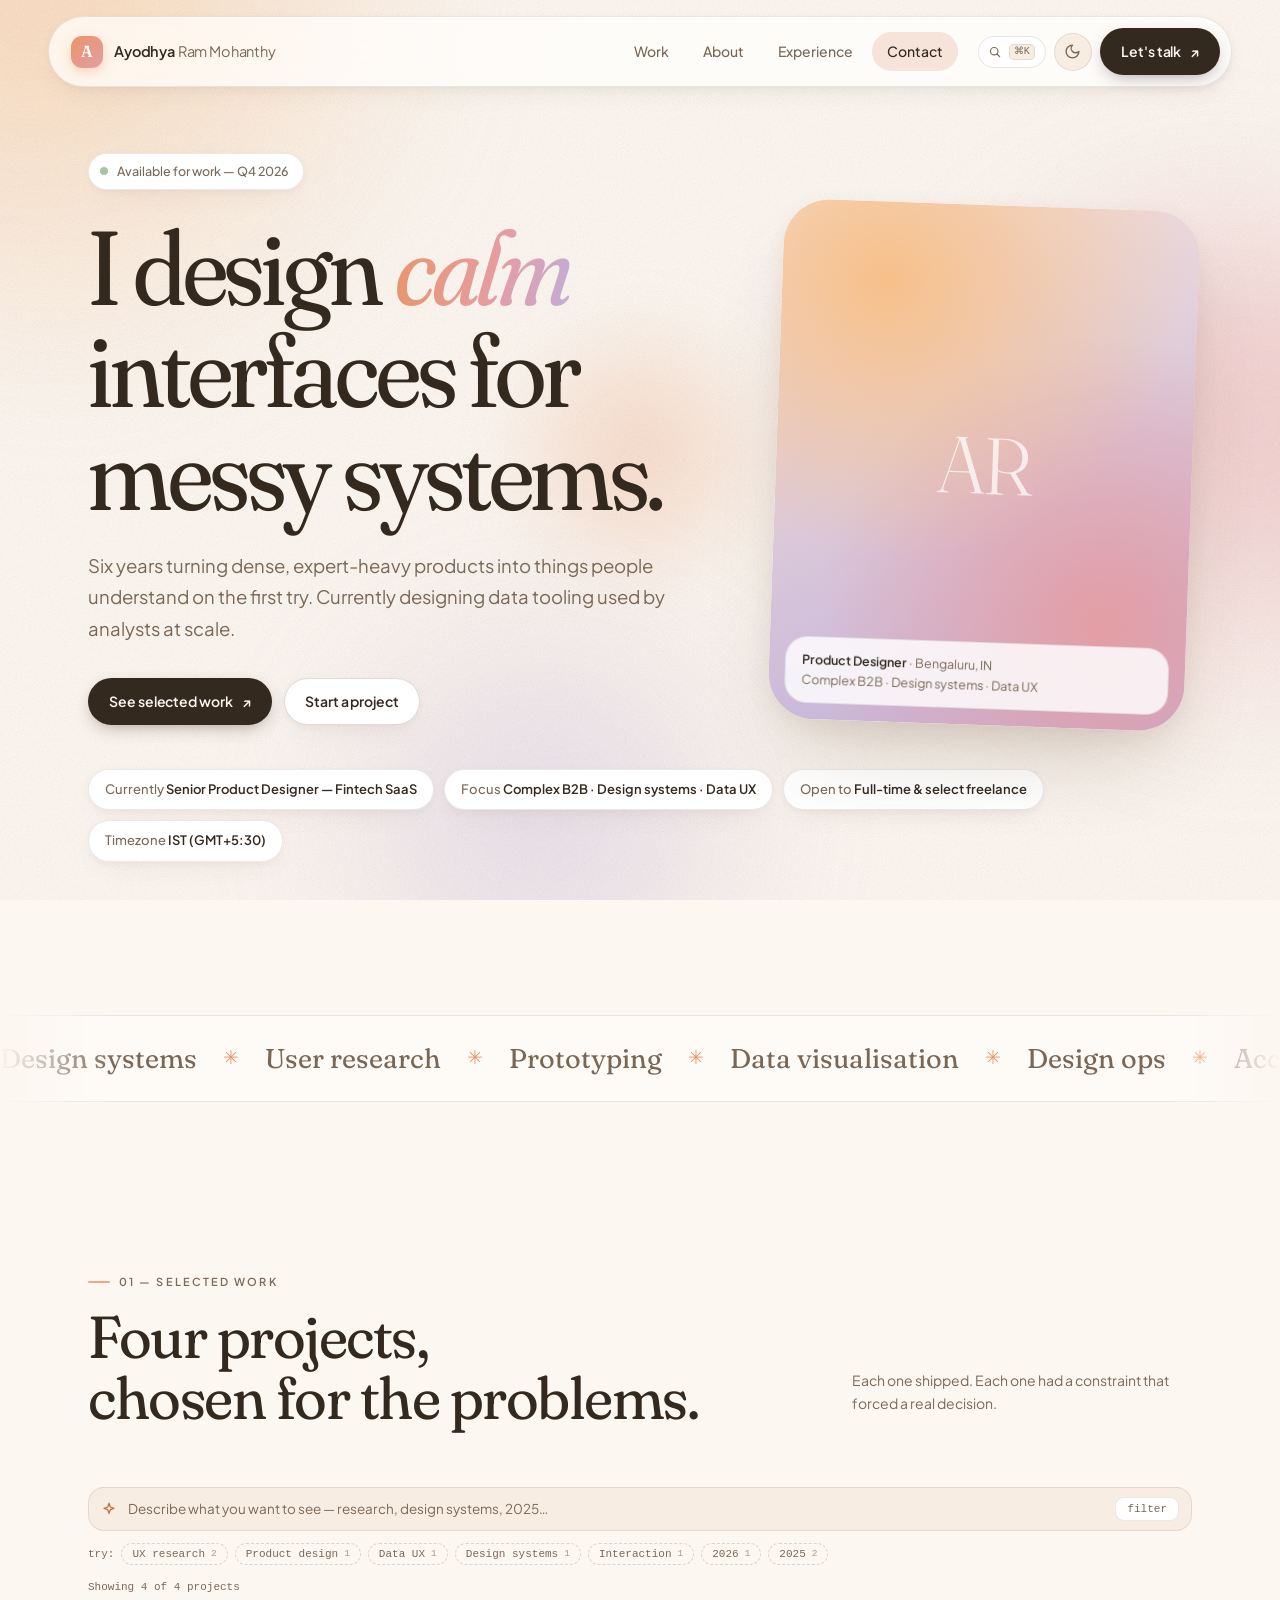
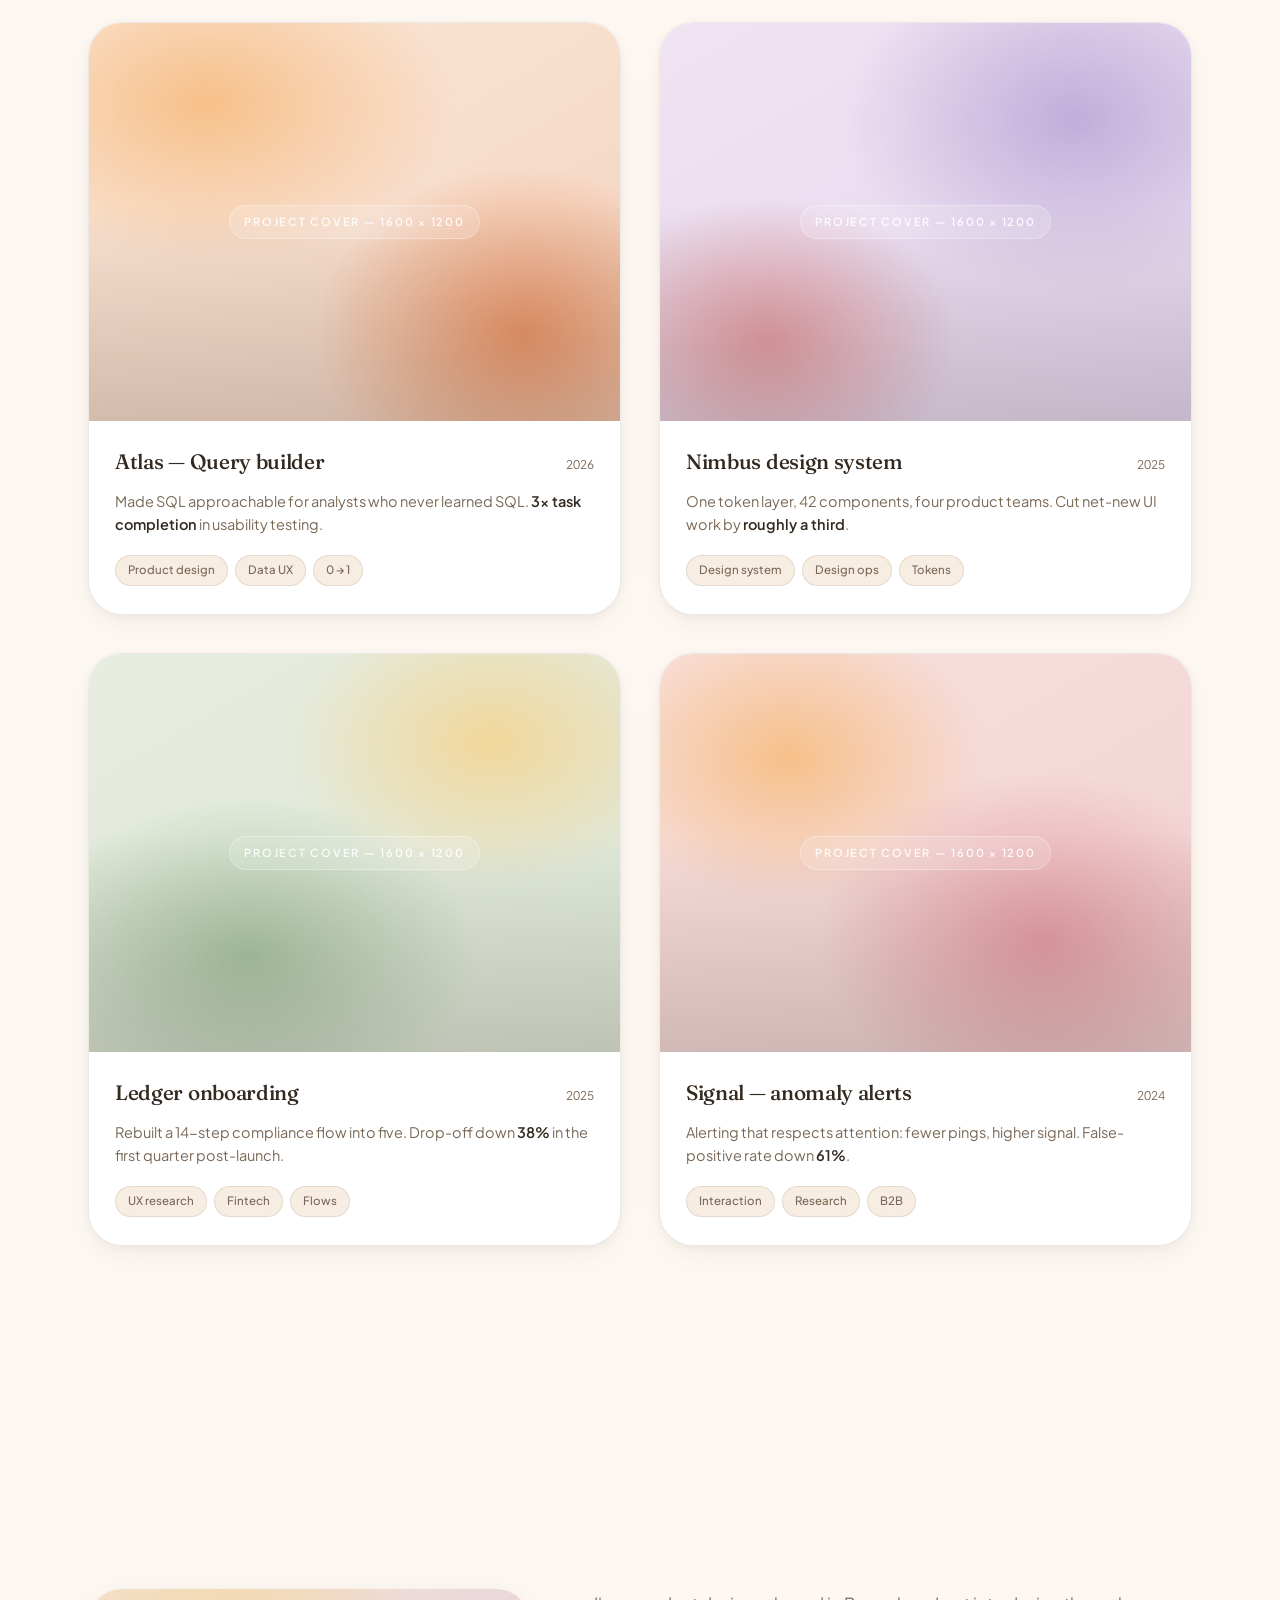
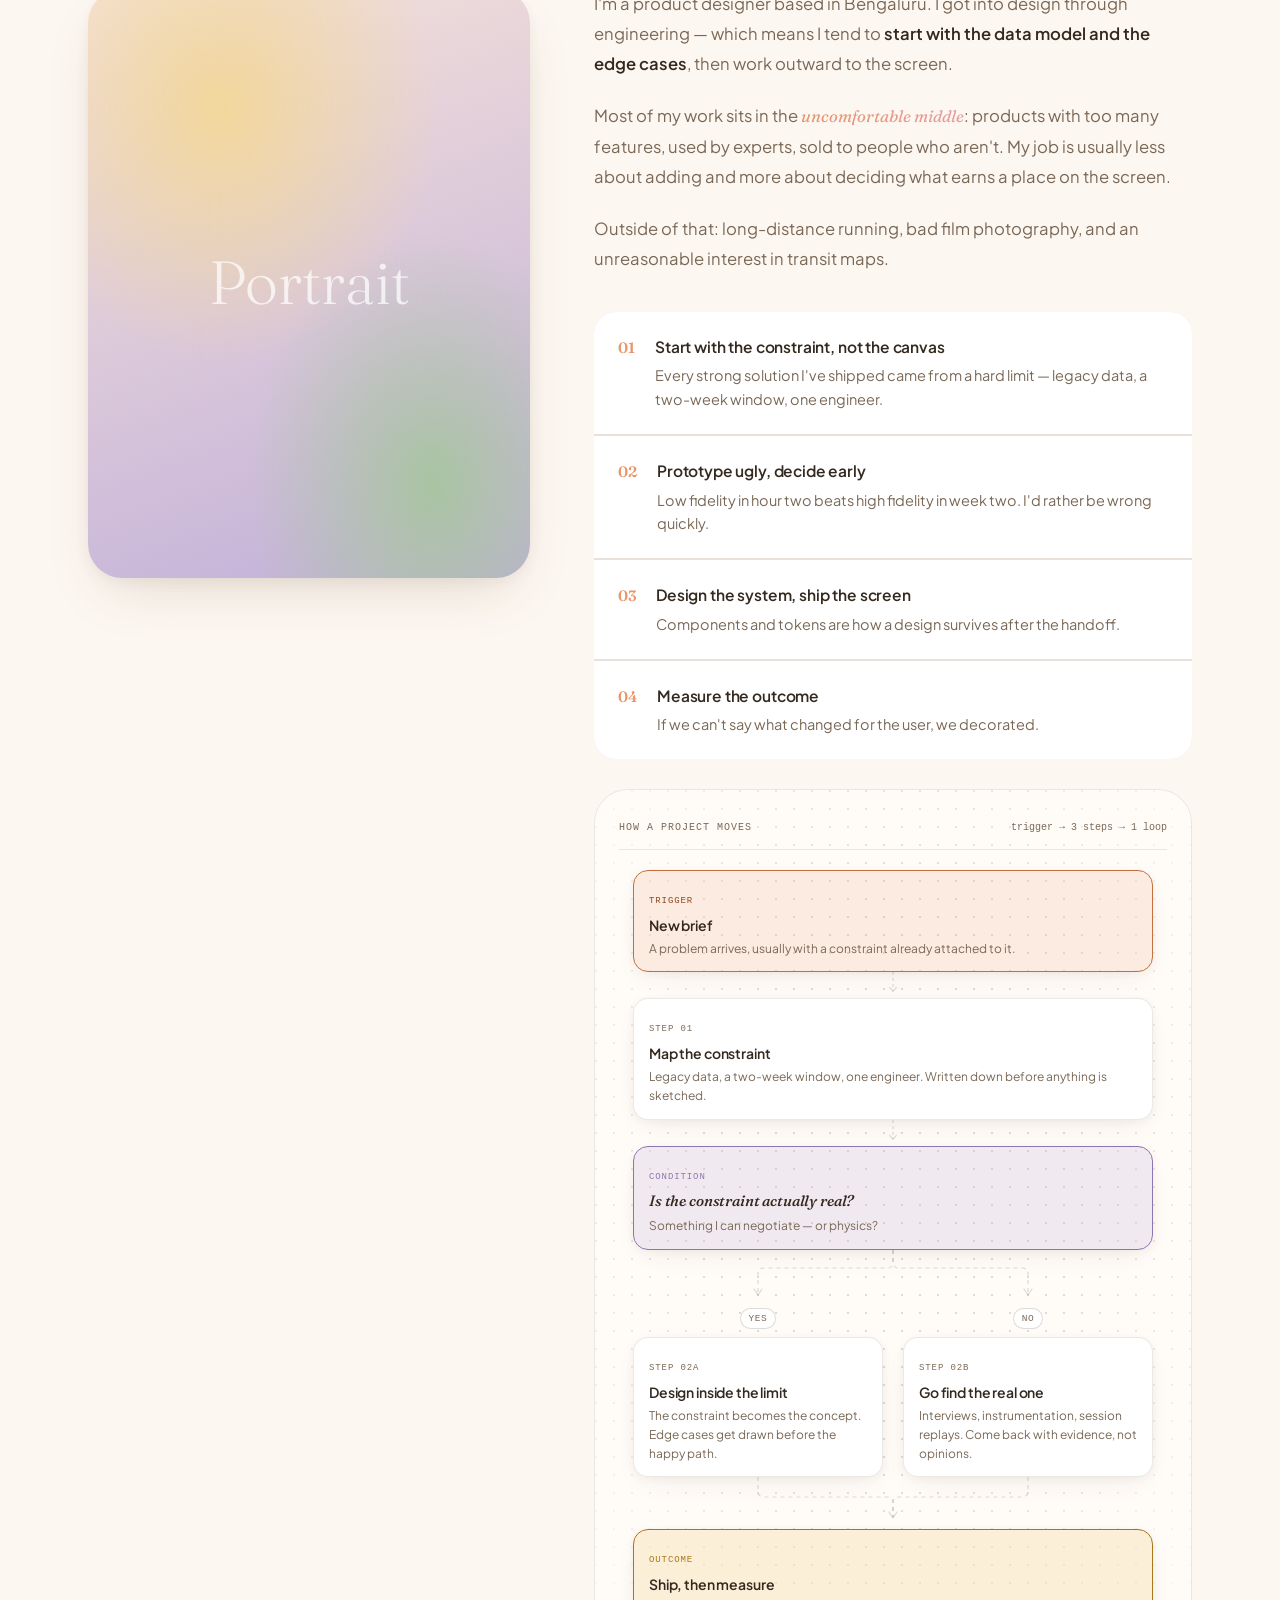
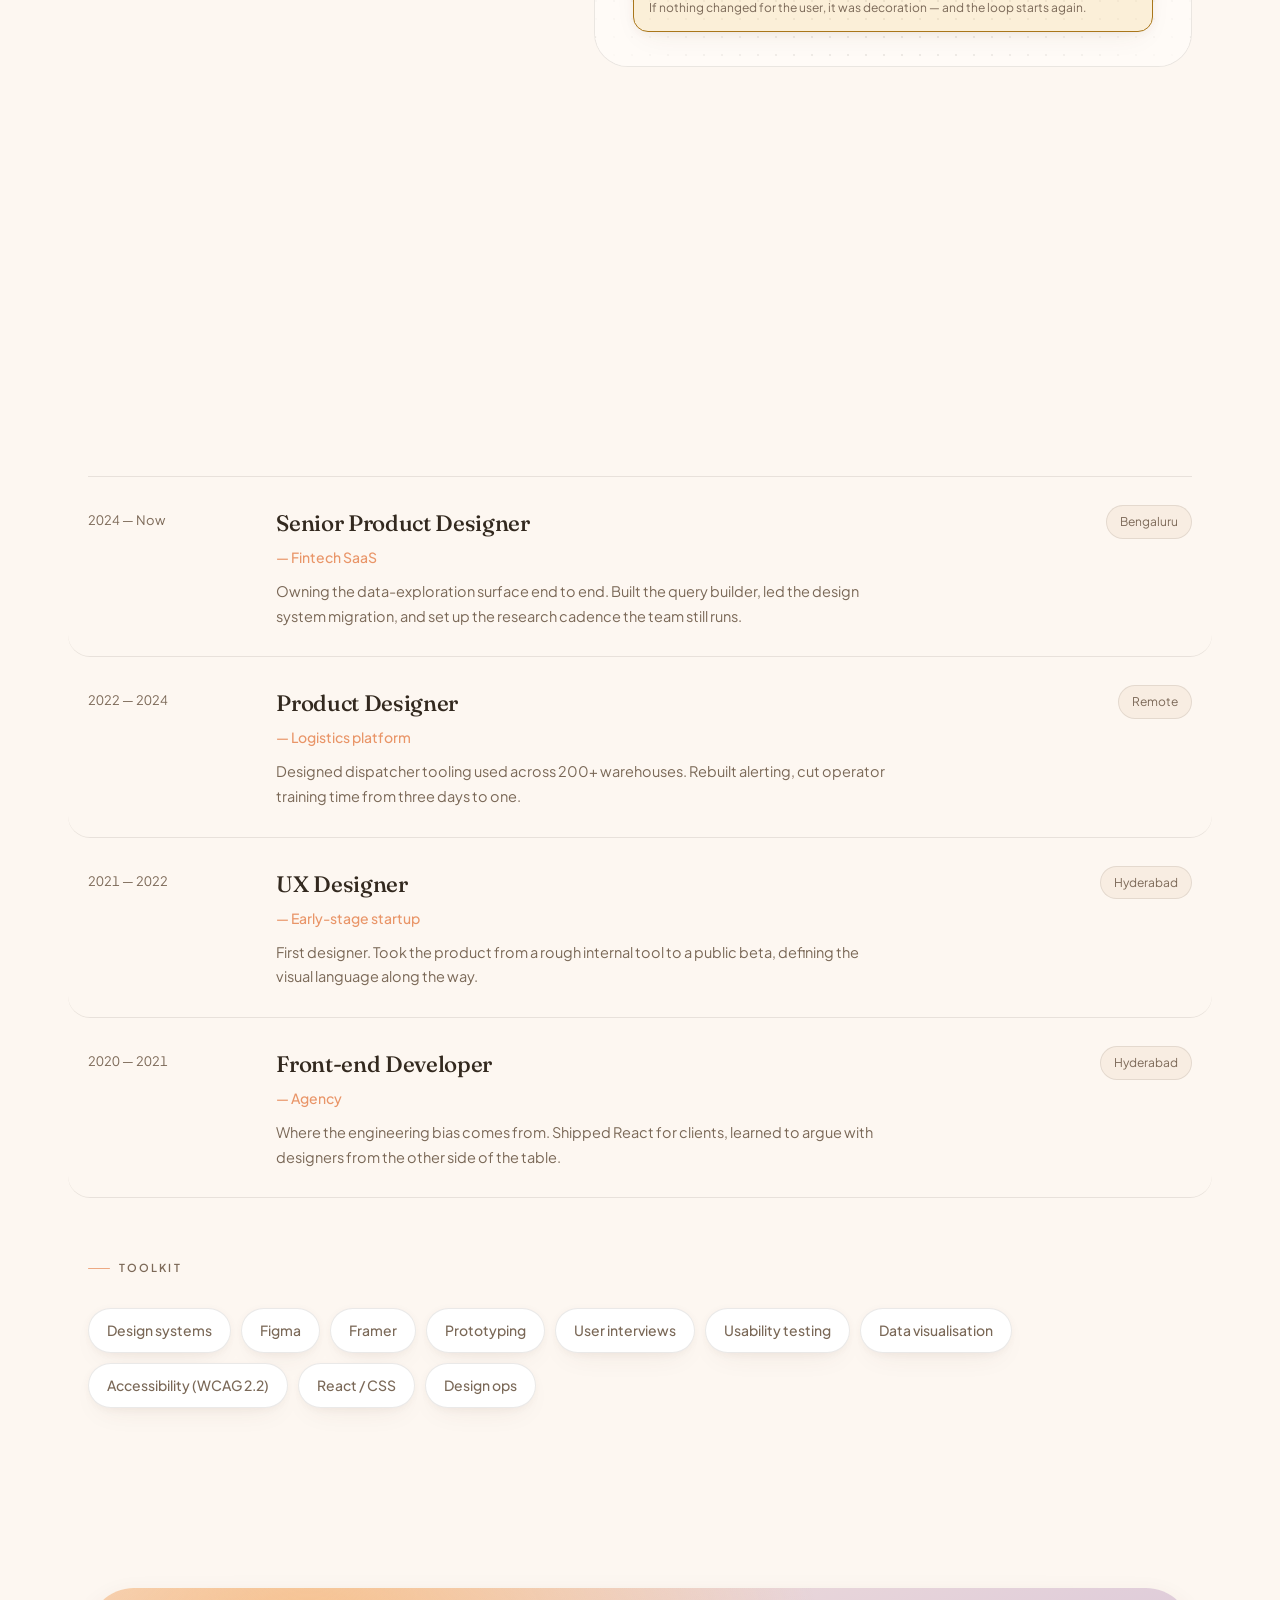
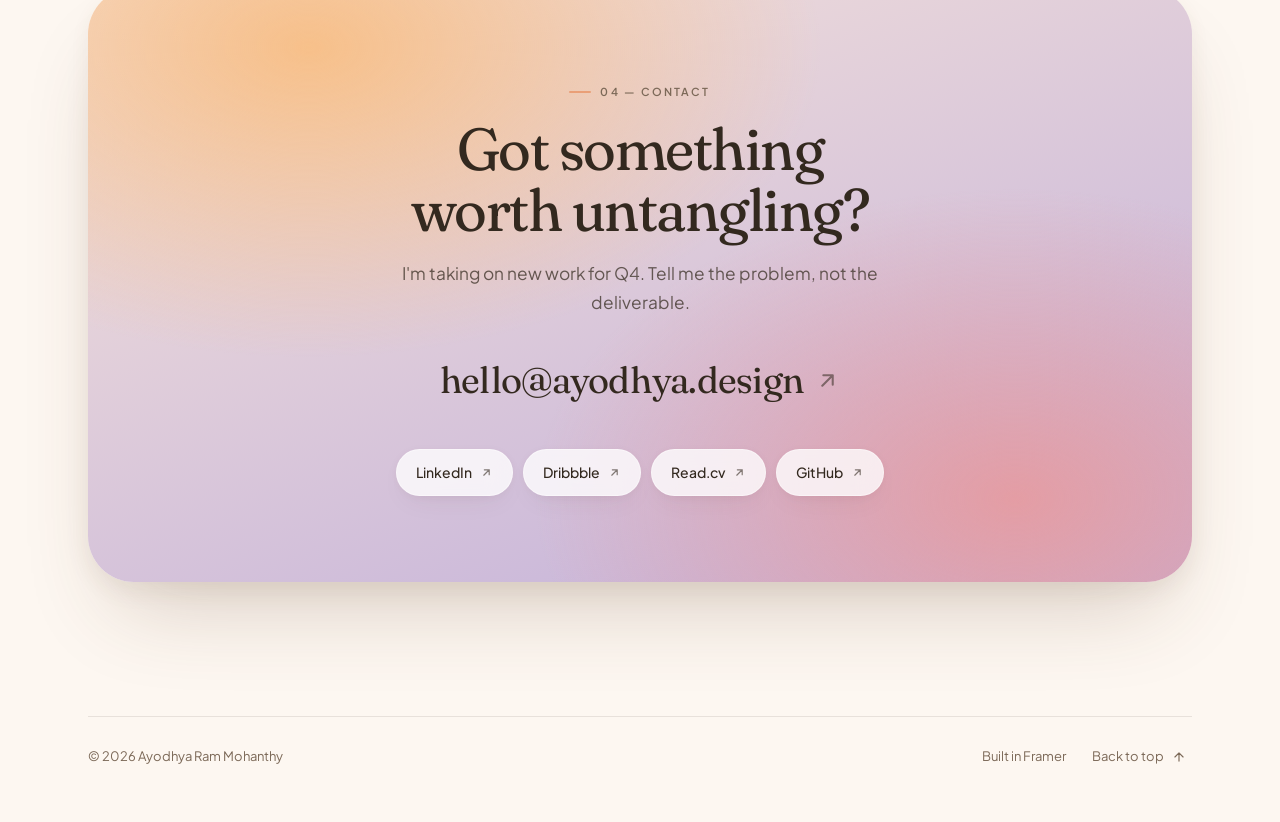
==== commit 22fc53fe: "a11y: darken --ink-faint to pass WCAG AA on both themes (light 2.85->5.23 on white, dusk 3.92->5.04 " ====
--- a/index.html
+++ b/index.html
@@ -19,14 +19,14 @@
 <meta property="og:title" content="Ayodhya Ram Mohanthy — Product Designer" />
 <meta property="og:description" content="I design calm interfaces for messy systems. Six years of selected work, experience, and contact." />
 <meta property="og:url" content="https://ayodhya.work/" />
-<meta property="og:image" content="https://ayodhya.work/assets/og-image.jpg" />
+<meta property="og:image" content="https://ayodhya.work/assets/og-image.png" />
 <meta property="og:image:width" content="1200" />
 <meta property="og:image:height" content="630" />
 <meta property="og:image:alt" content="Ayodhya Ram Mohanthy — Product Designer" />
 <meta name="twitter:card" content="summary_large_image" />
 <meta name="twitter:title" content="Ayodhya Ram Mohanthy — Product Designer" />
 <meta name="twitter:description" content="I design calm interfaces for messy systems. Selected work, experience, and contact." />
-<meta name="twitter:image" content="https://ayodhya.work/assets/og-image.jpg" />
+<meta name="twitter:image" content="https://ayodhya.work/assets/og-image.png" />
 
 <link rel="preconnect" href="https://fonts.googleapis.com" data-page-node-id="517waa38Qtsou7HJdx3z6n" />
 <link rel="preconnect" href="https://fonts.gstatic.com" crossorigin data-page-node-id="YwS4AkAzUnwr8d4TgxjekI" />
@@ -53,7 +53,7 @@
   /* ink */
   --ink:        #33291F;
   --ink-soft:   #7A6857;
-  --ink-faint:  #A89687;
+  --ink-faint:  #7C6958;
 
   /* accents — muted, sun-faded */
   --peach:      #E99568;
@@ -95,7 +95,7 @@
 
   --ink:       #F6EDE3;
   --ink-soft:  #C4AF9E;
-  --ink-faint: #93806F;
+  --ink-faint: #A8937F;
 
   --peach:     #F0A97F;
   --apricot:   #F9CB9C;
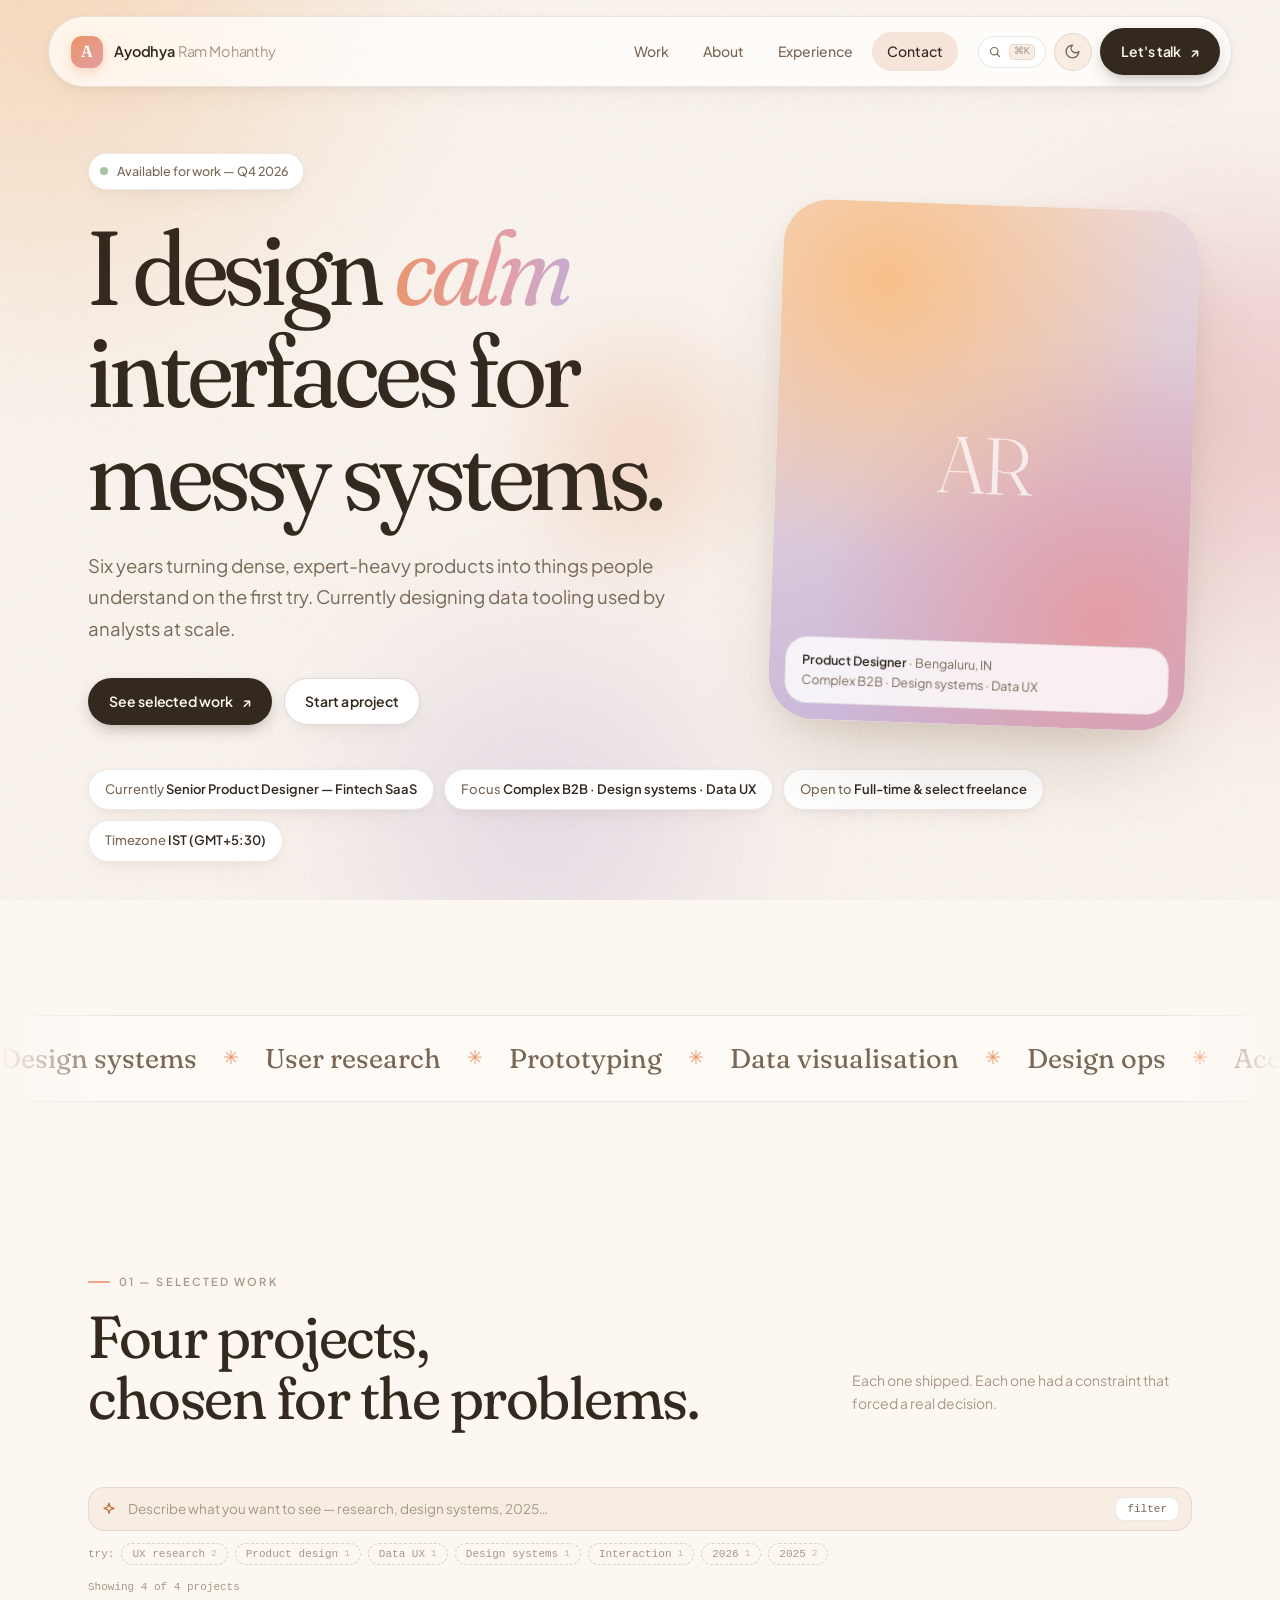
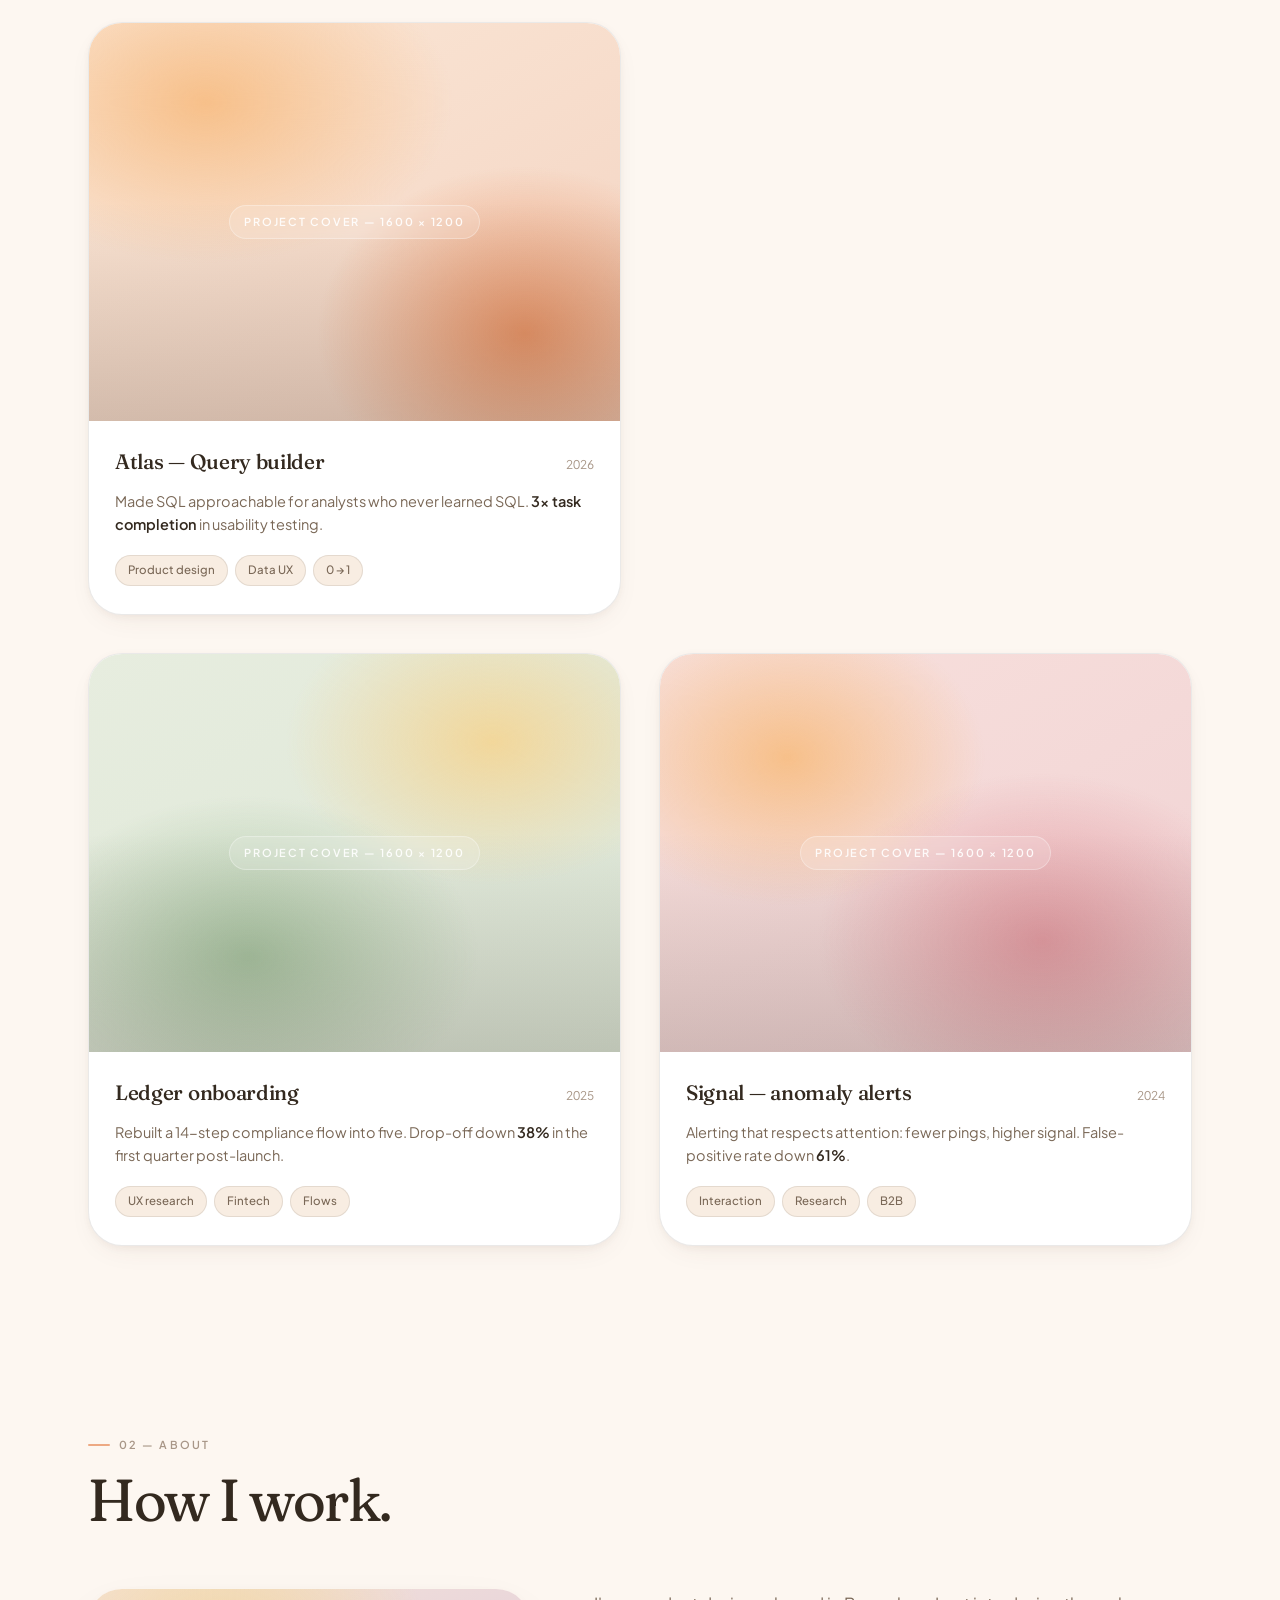
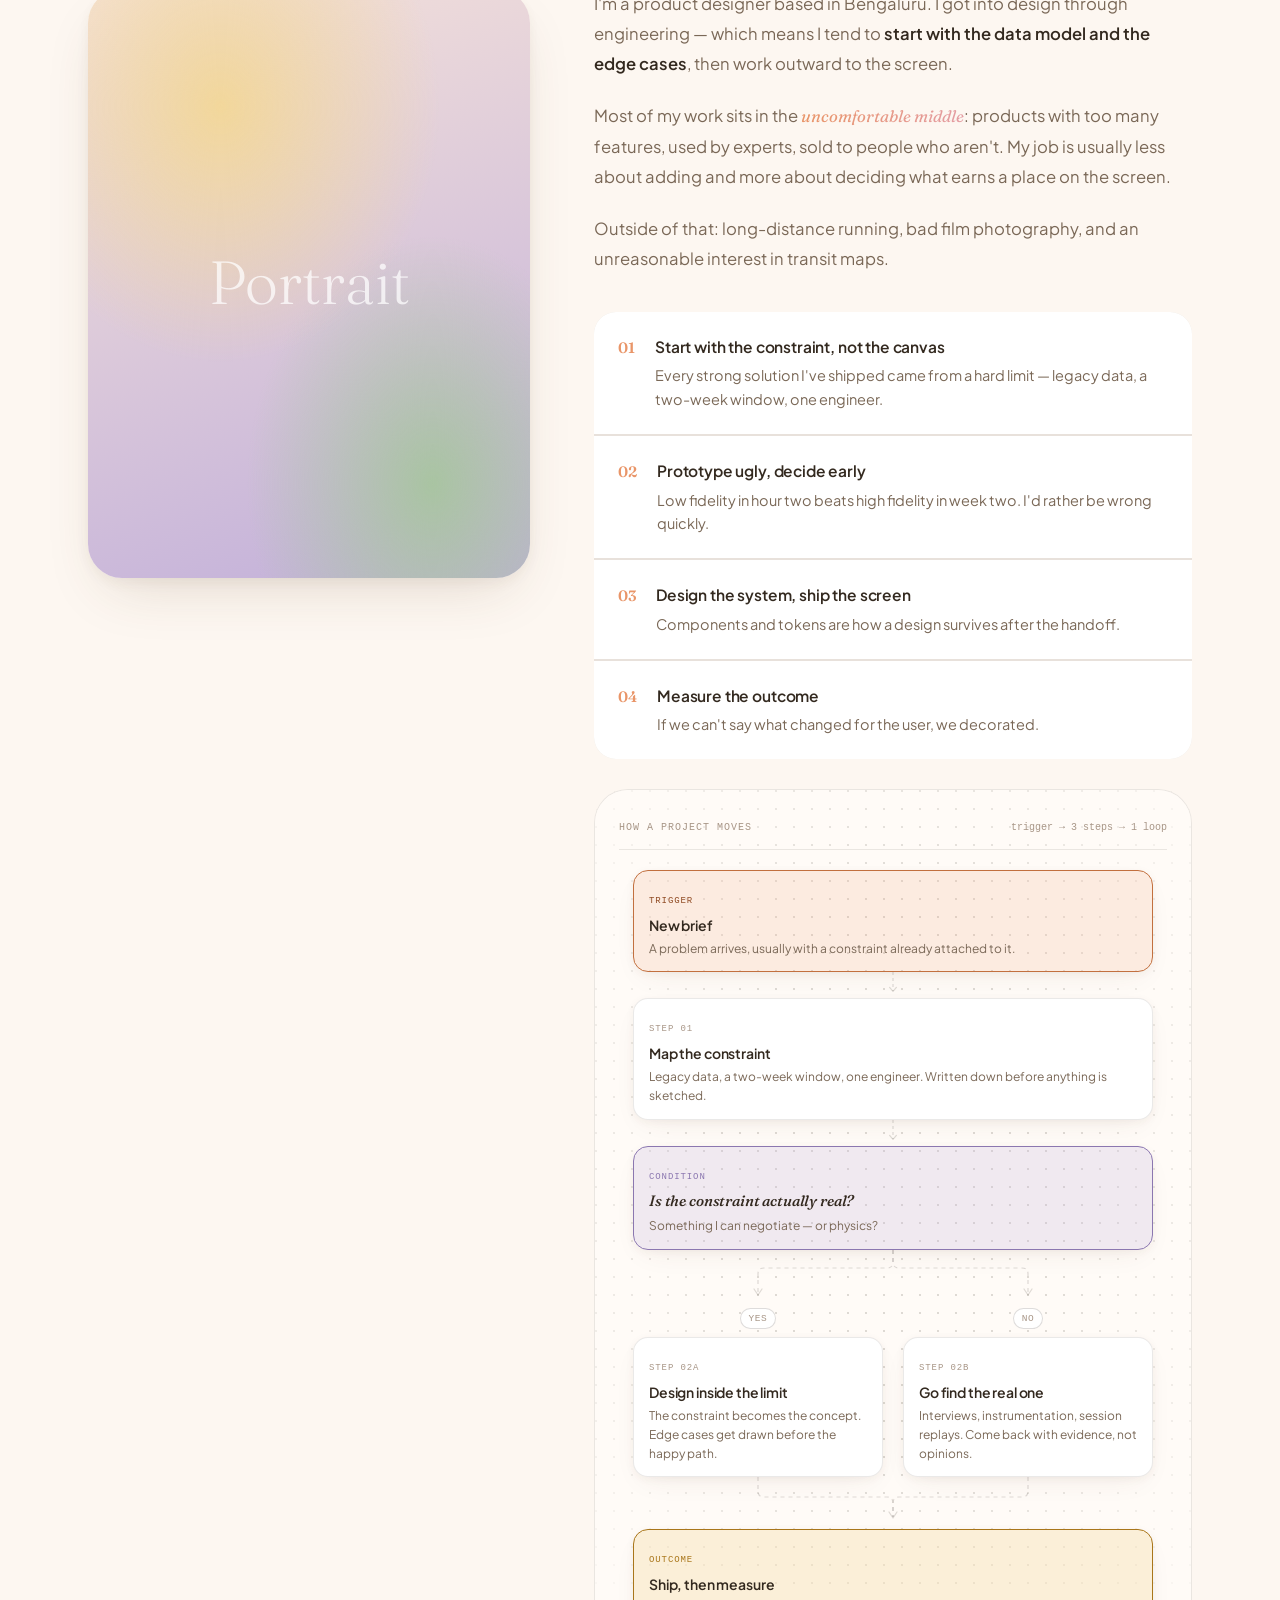
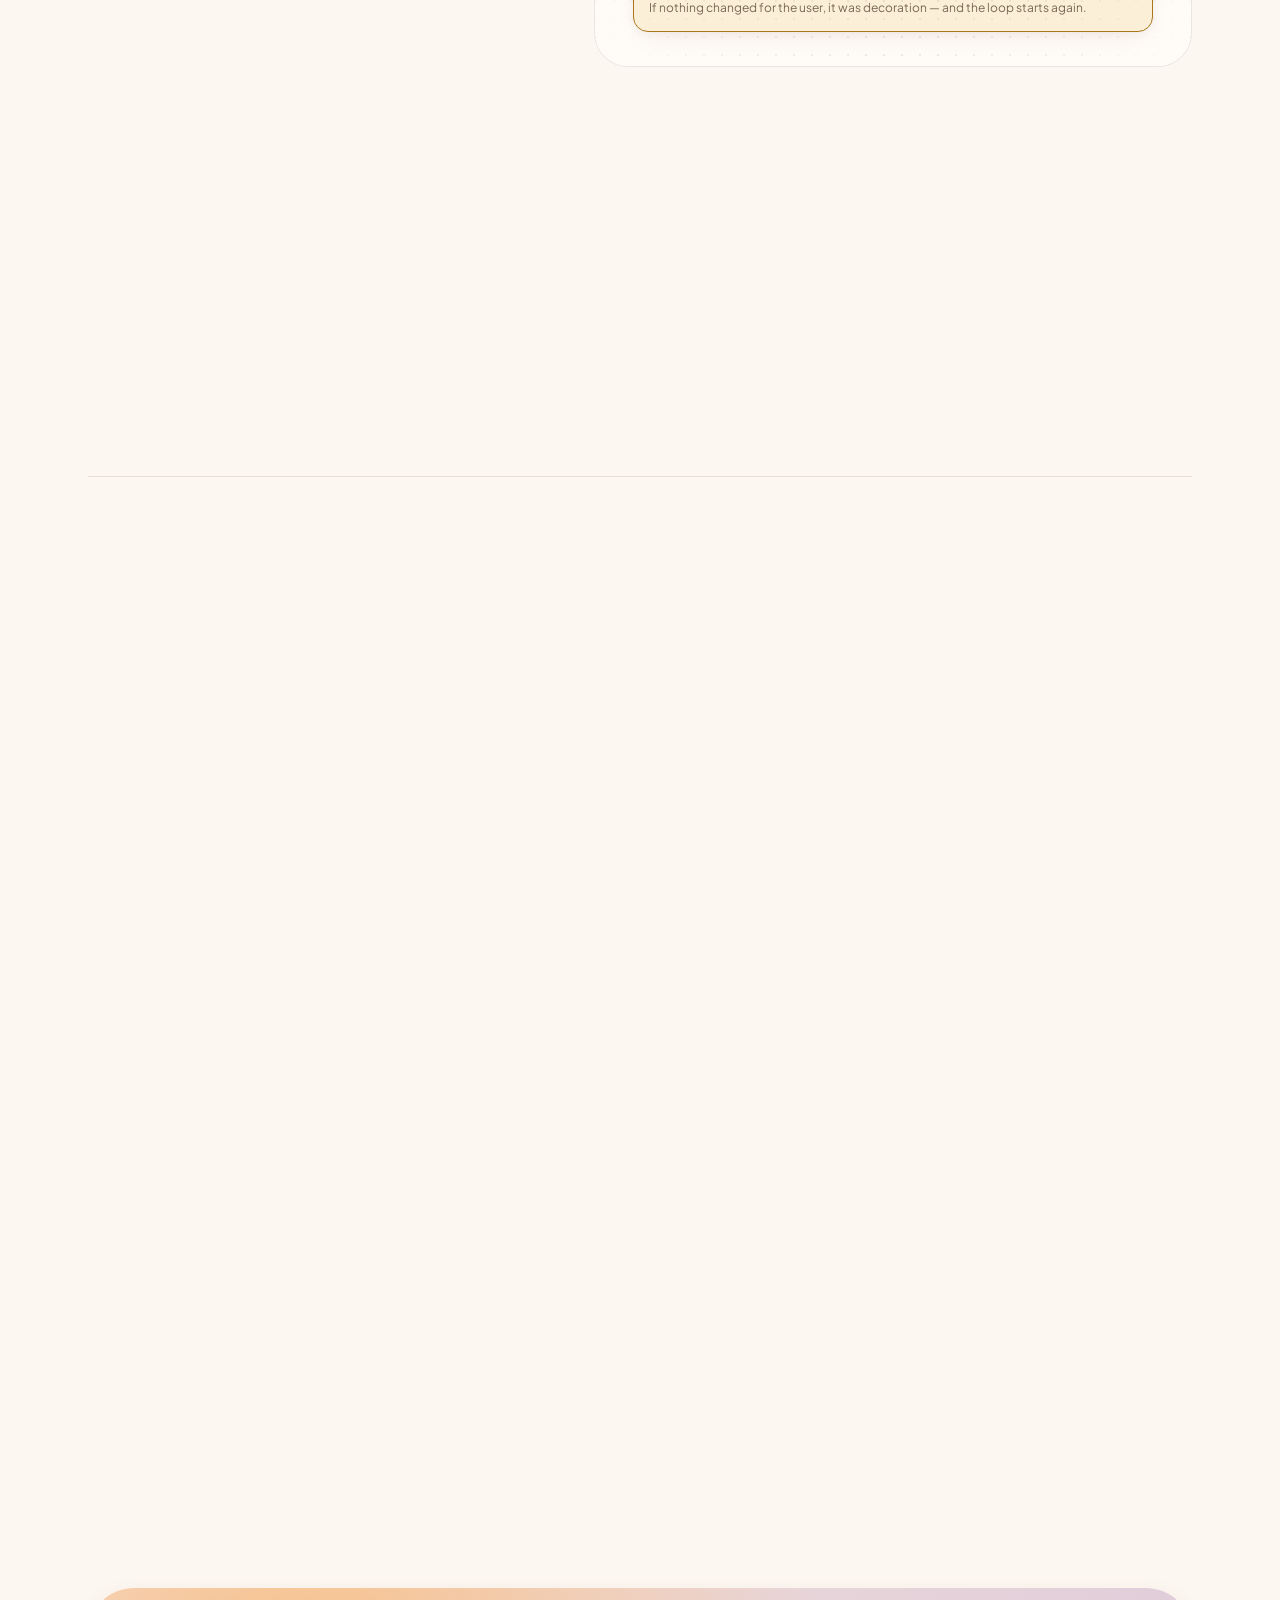
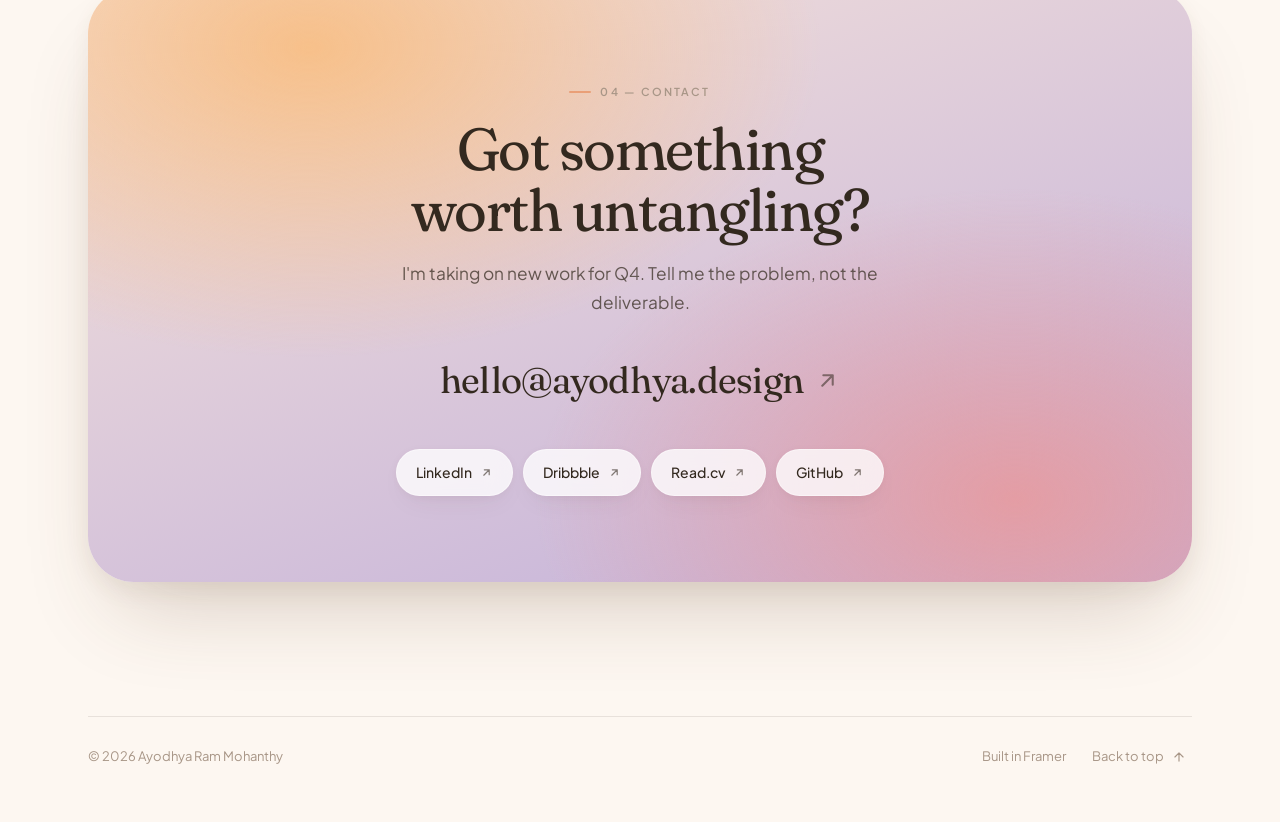
==== commit 6fb56d68: "fix(head): 32x32 icon slot points at the 32x32 file, not the 512x512 one" ====
--- a/index.html
+++ b/index.html
@@ -8,7 +8,7 @@
 
 <link rel="canonical" href="https://ayodhya.work/" />
 <link rel="icon" type="image/svg+xml" href="assets/favicon.svg" />
-<link rel="icon" type="image/png" sizes="32x32" href="assets/icon-512.png" />
+<link rel="icon" type="image/png" sizes="32x32" href="assets/icon-32.png" />
 <link rel="apple-touch-icon" sizes="180x180" href="assets/apple-touch-icon.png" />
 <link rel="manifest" href="assets/manifest.webmanifest" />
 <meta name="theme-color" content="#FDF7F1" media="(prefers-color-scheme: light)" />
@@ -53,7 +53,7 @@
   /* ink */
   --ink:        #33291F;
   --ink-soft:   #7A6857;
-  --ink-faint:  #7C6958;
+  --ink-faint:  #A89687;
 
   /* accents — muted, sun-faded */
   --peach:      #E99568;
@@ -95,7 +95,7 @@
 
   --ink:       #F6EDE3;
   --ink-soft:  #C4AF9E;
-  --ink-faint: #A8937F;
+  --ink-faint: #93806F;
 
   --peach:     #F0A97F;
   --apricot:   #F9CB9C;
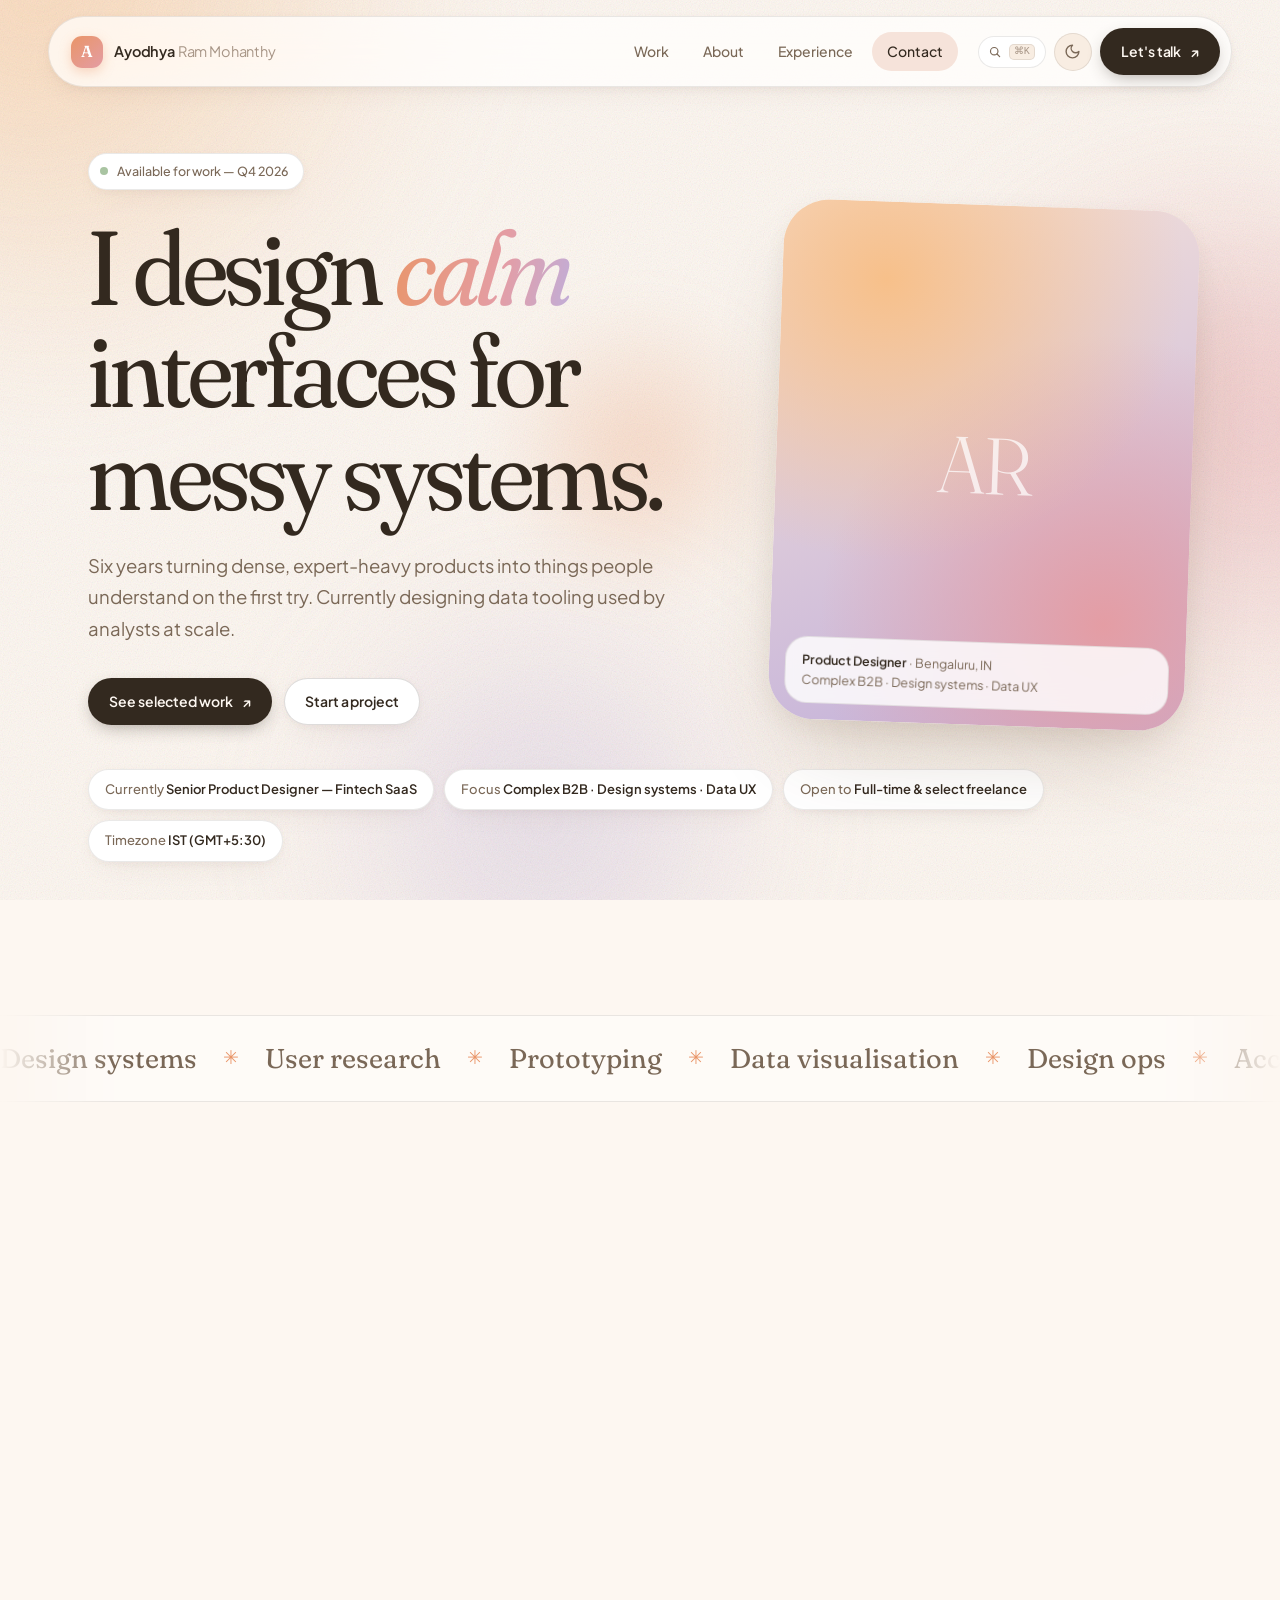
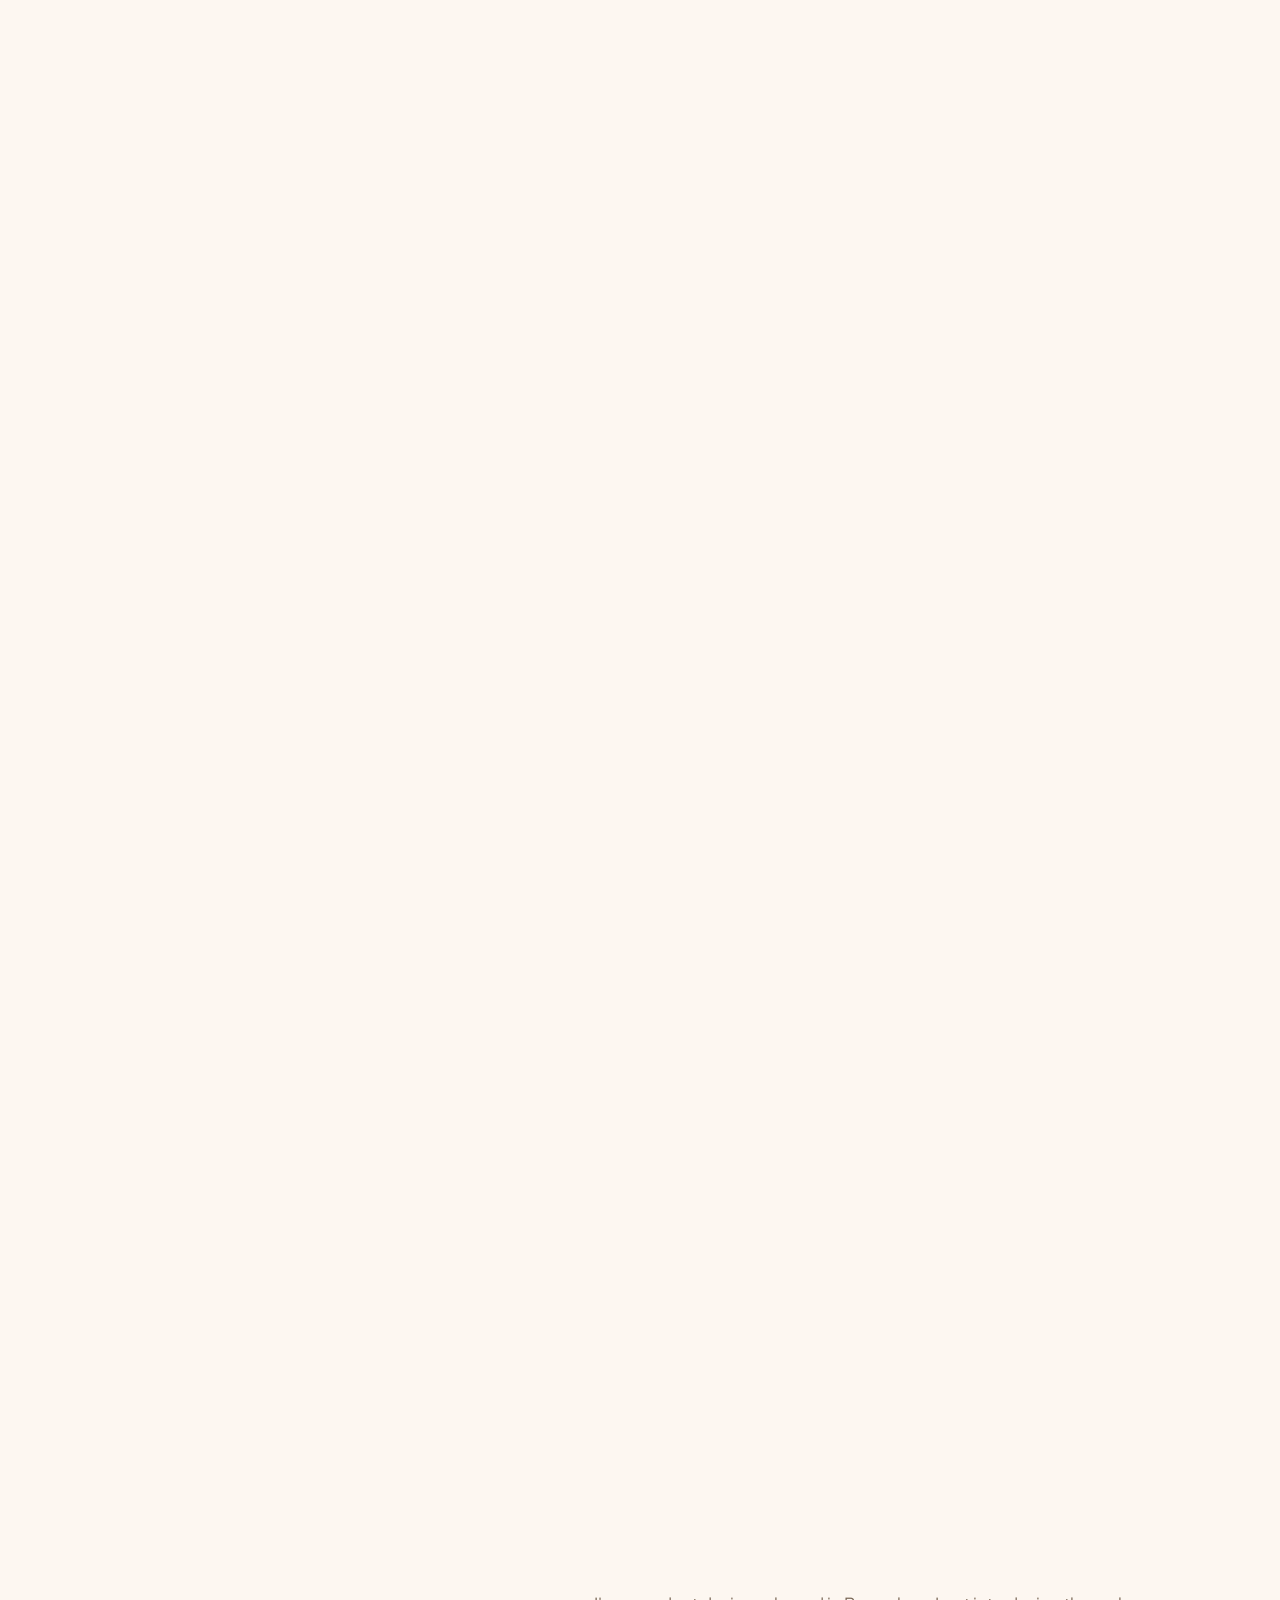
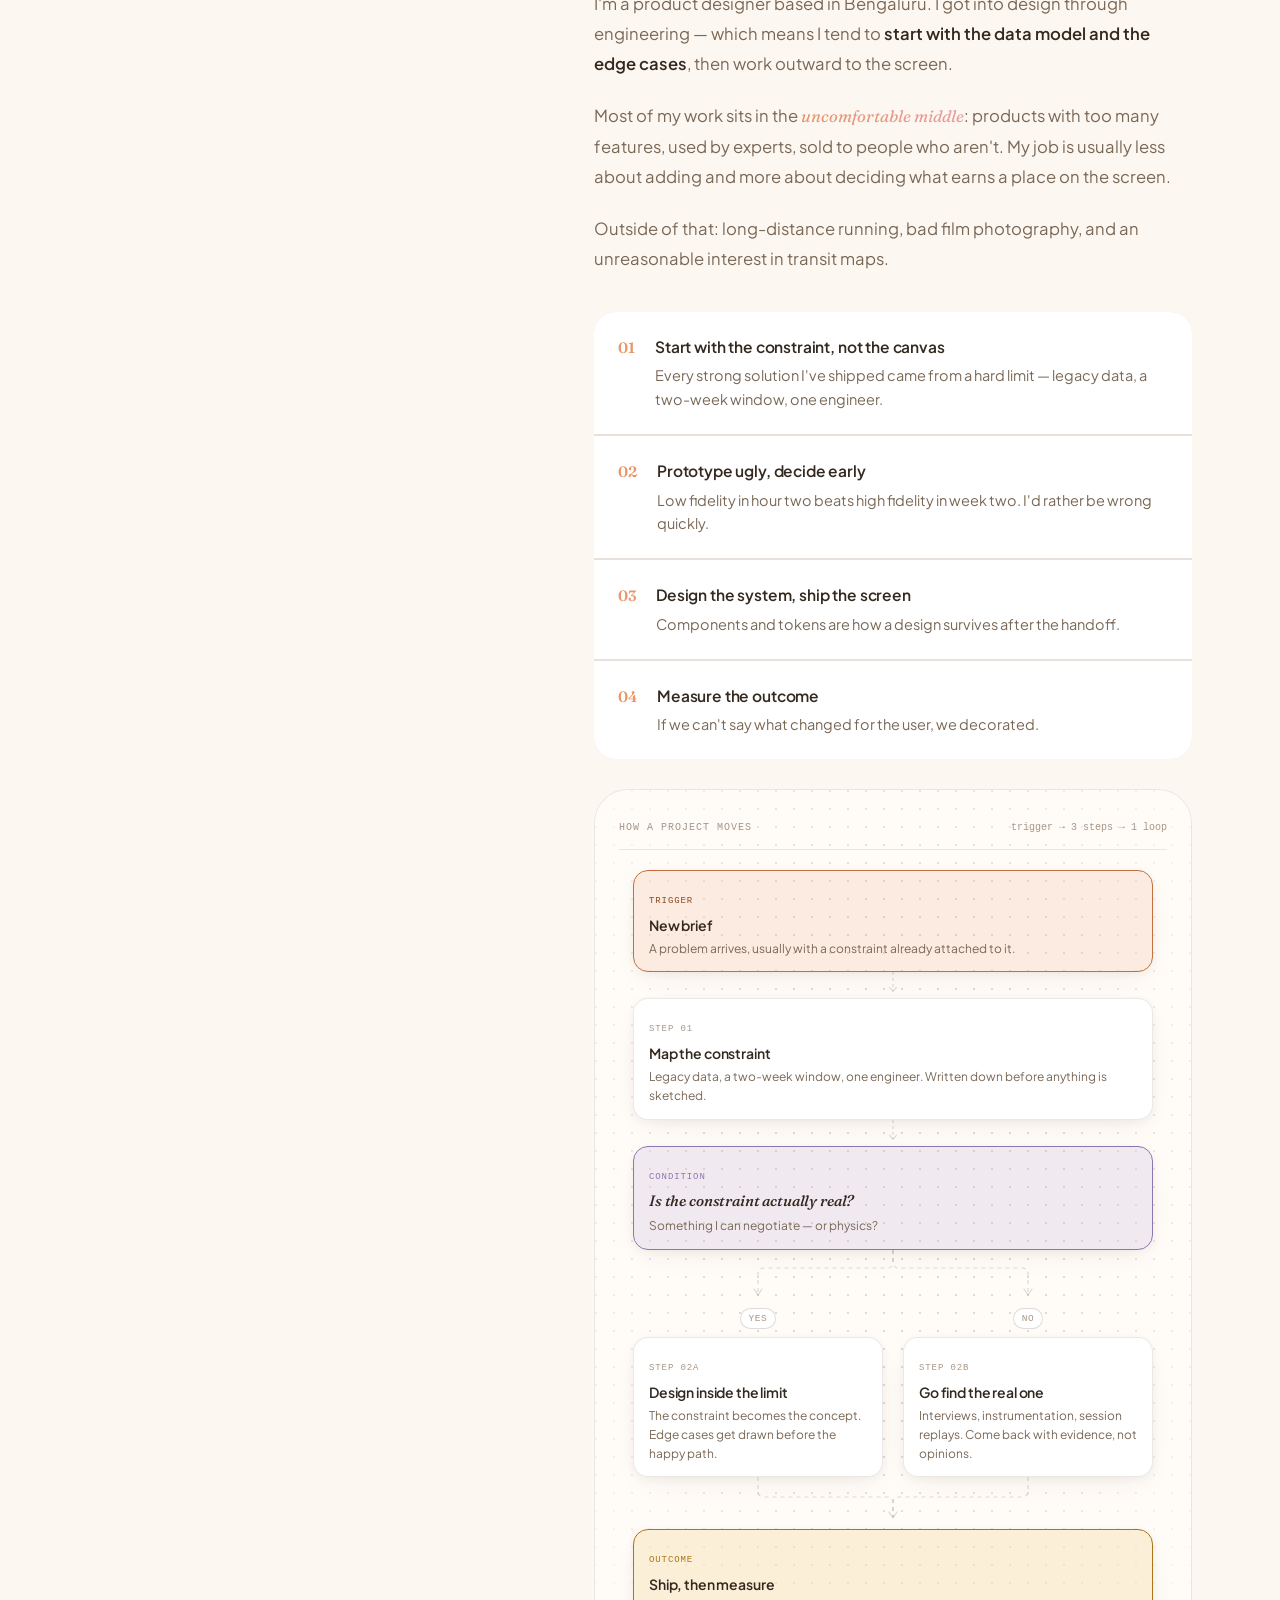
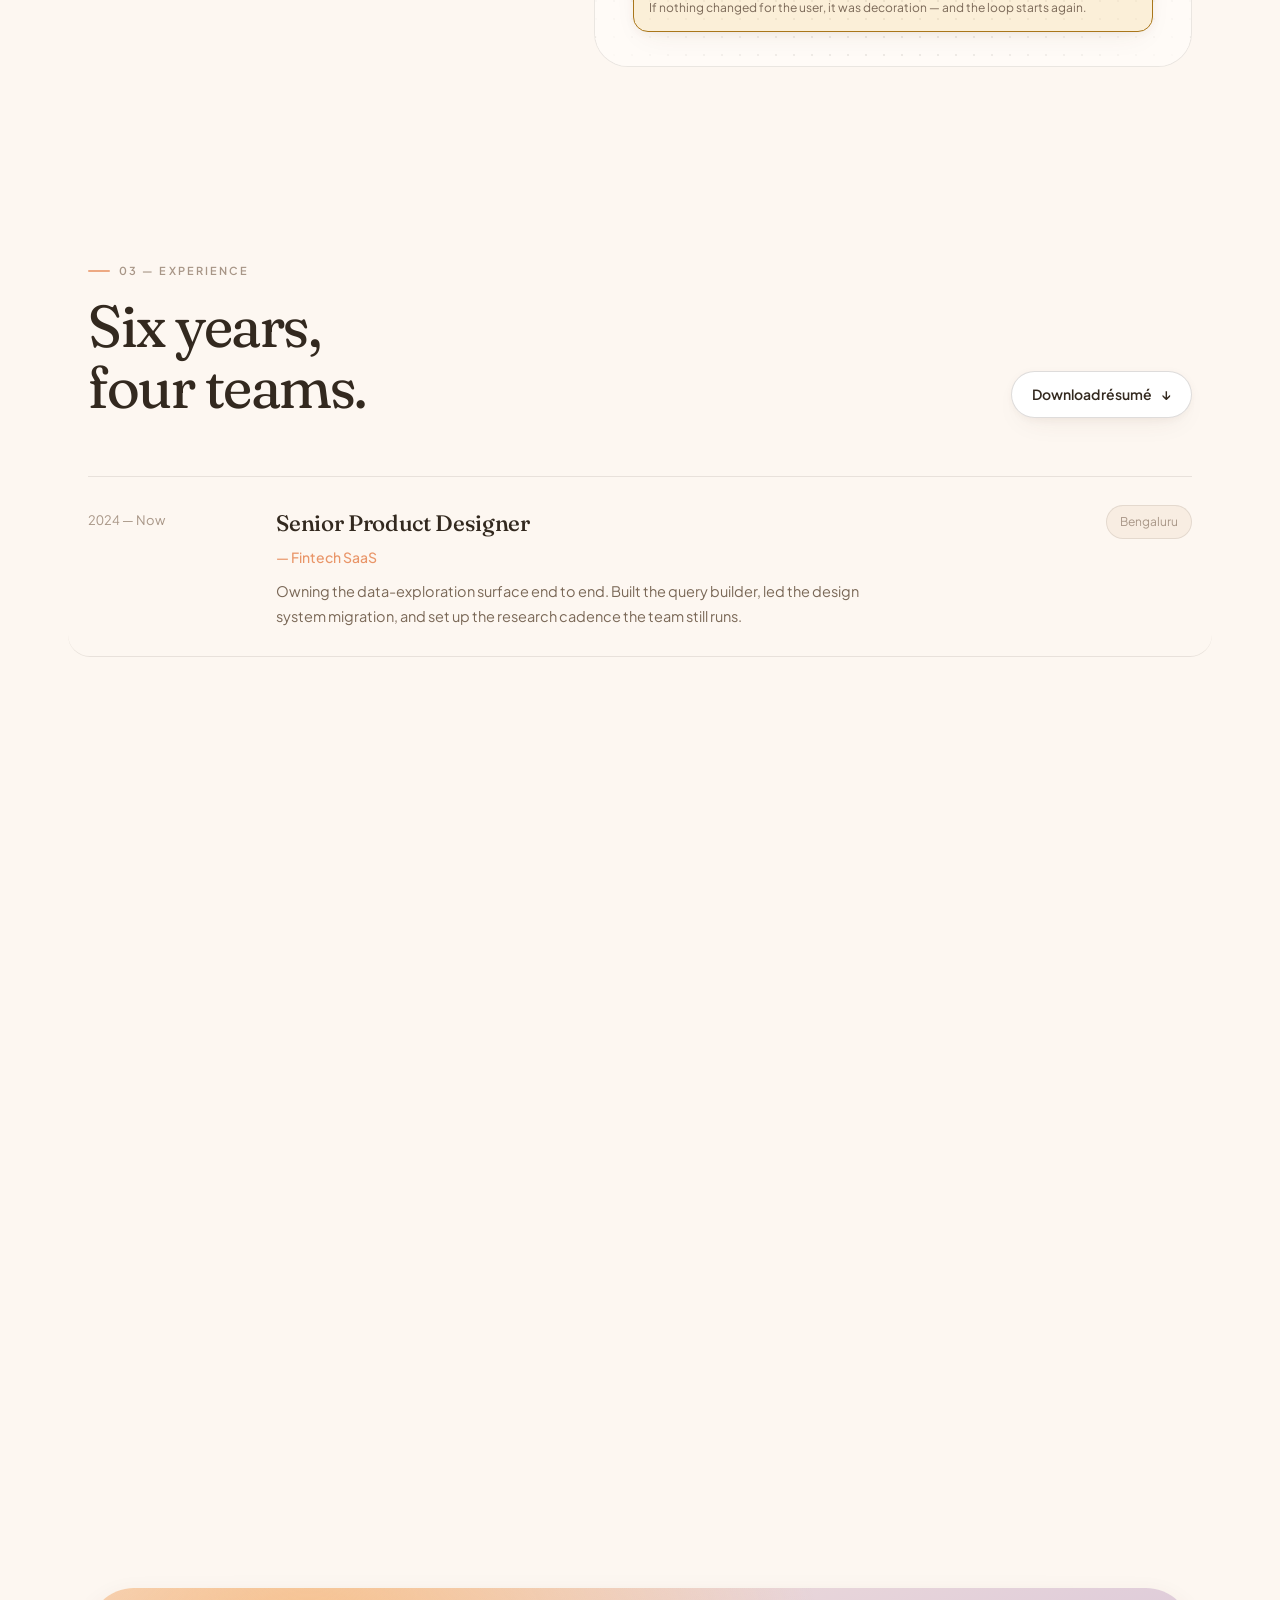
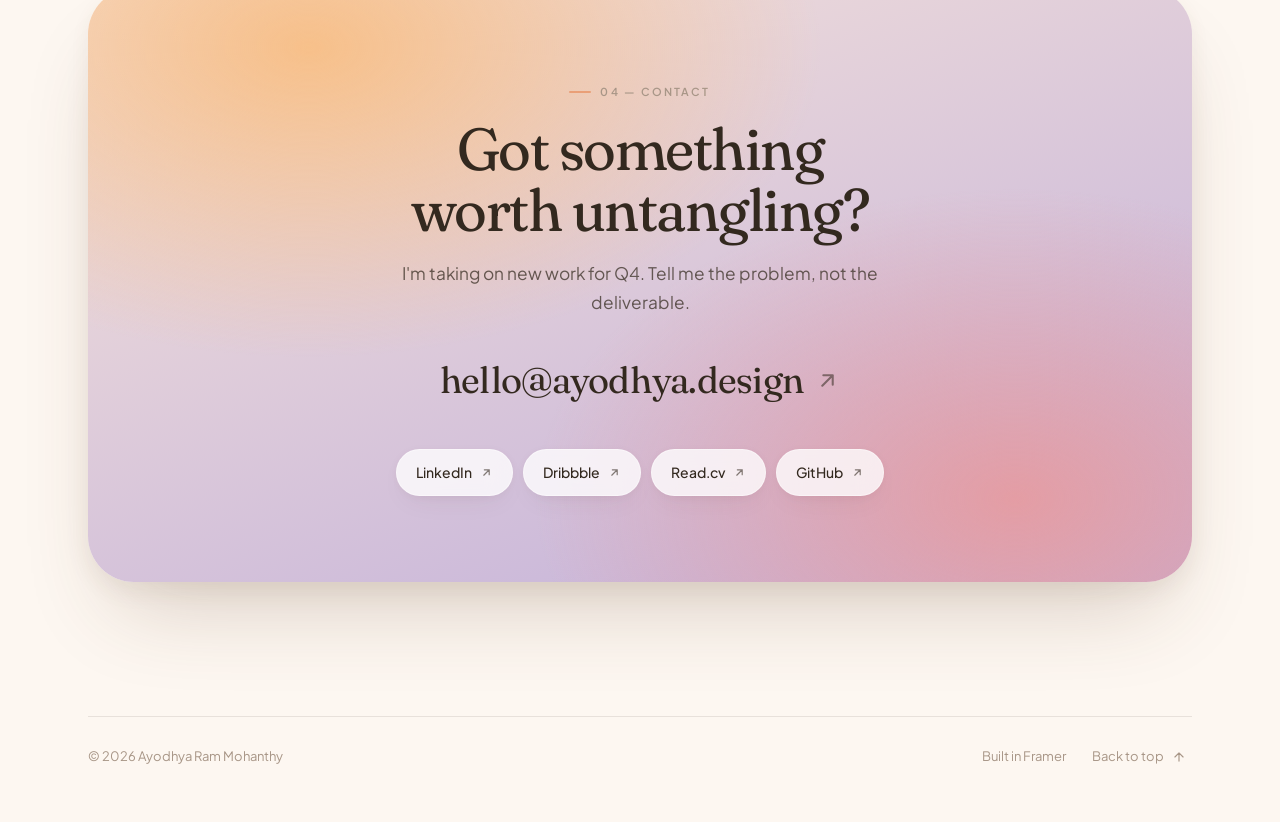
==== commit 977c8c14: "fix(theme): restore the saved day/dusk theme in head, before first paint" ====
--- a/index.html
+++ b/index.html
@@ -3,12 +3,16 @@
 <head data-page-node-id="20Zs5I4Gk0f472DXcNDImq">
 <meta charset="UTF-8" data-page-node-id="HsAlQ1cesDR2ibmPfNN5Nc" />
 <meta name="viewport" content="width=device-width, initial-scale=1" data-page-node-id="U4OS4diLFb4qWHomOWHYZe" />
+<script>
+  /* restore the saved theme before first paint */
+  try { var t = localStorage.getItem('theme'); if (t === 'dusk' || t === 'day') document.documentElement.setAttribute('data-theme', t); } catch (e) {}
+</script>
 <title>Ayodhya Ram Mohanthy — Product Designer</title>
 <meta name="description" content="Product / UX designer building calm, high-clarity interfaces for complex systems. Selected work, experience and contact." data-page-node-id="gapa8cJNradVU7GvSIqzVN" />
 
 <link rel="canonical" href="https://ayodhya.work/" />
 <link rel="icon" type="image/svg+xml" href="assets/favicon.svg" />
-<link rel="icon" type="image/png" sizes="32x32" href="assets/icon-32.png" />
+<link rel="icon" type="image/png" sizes="32x32" href="assets/icon-512.png" />
 <link rel="apple-touch-icon" sizes="180x180" href="assets/apple-touch-icon.png" />
 <link rel="manifest" href="assets/manifest.webmanifest" />
 <meta name="theme-color" content="#FDF7F1" media="(prefers-color-scheme: light)" />
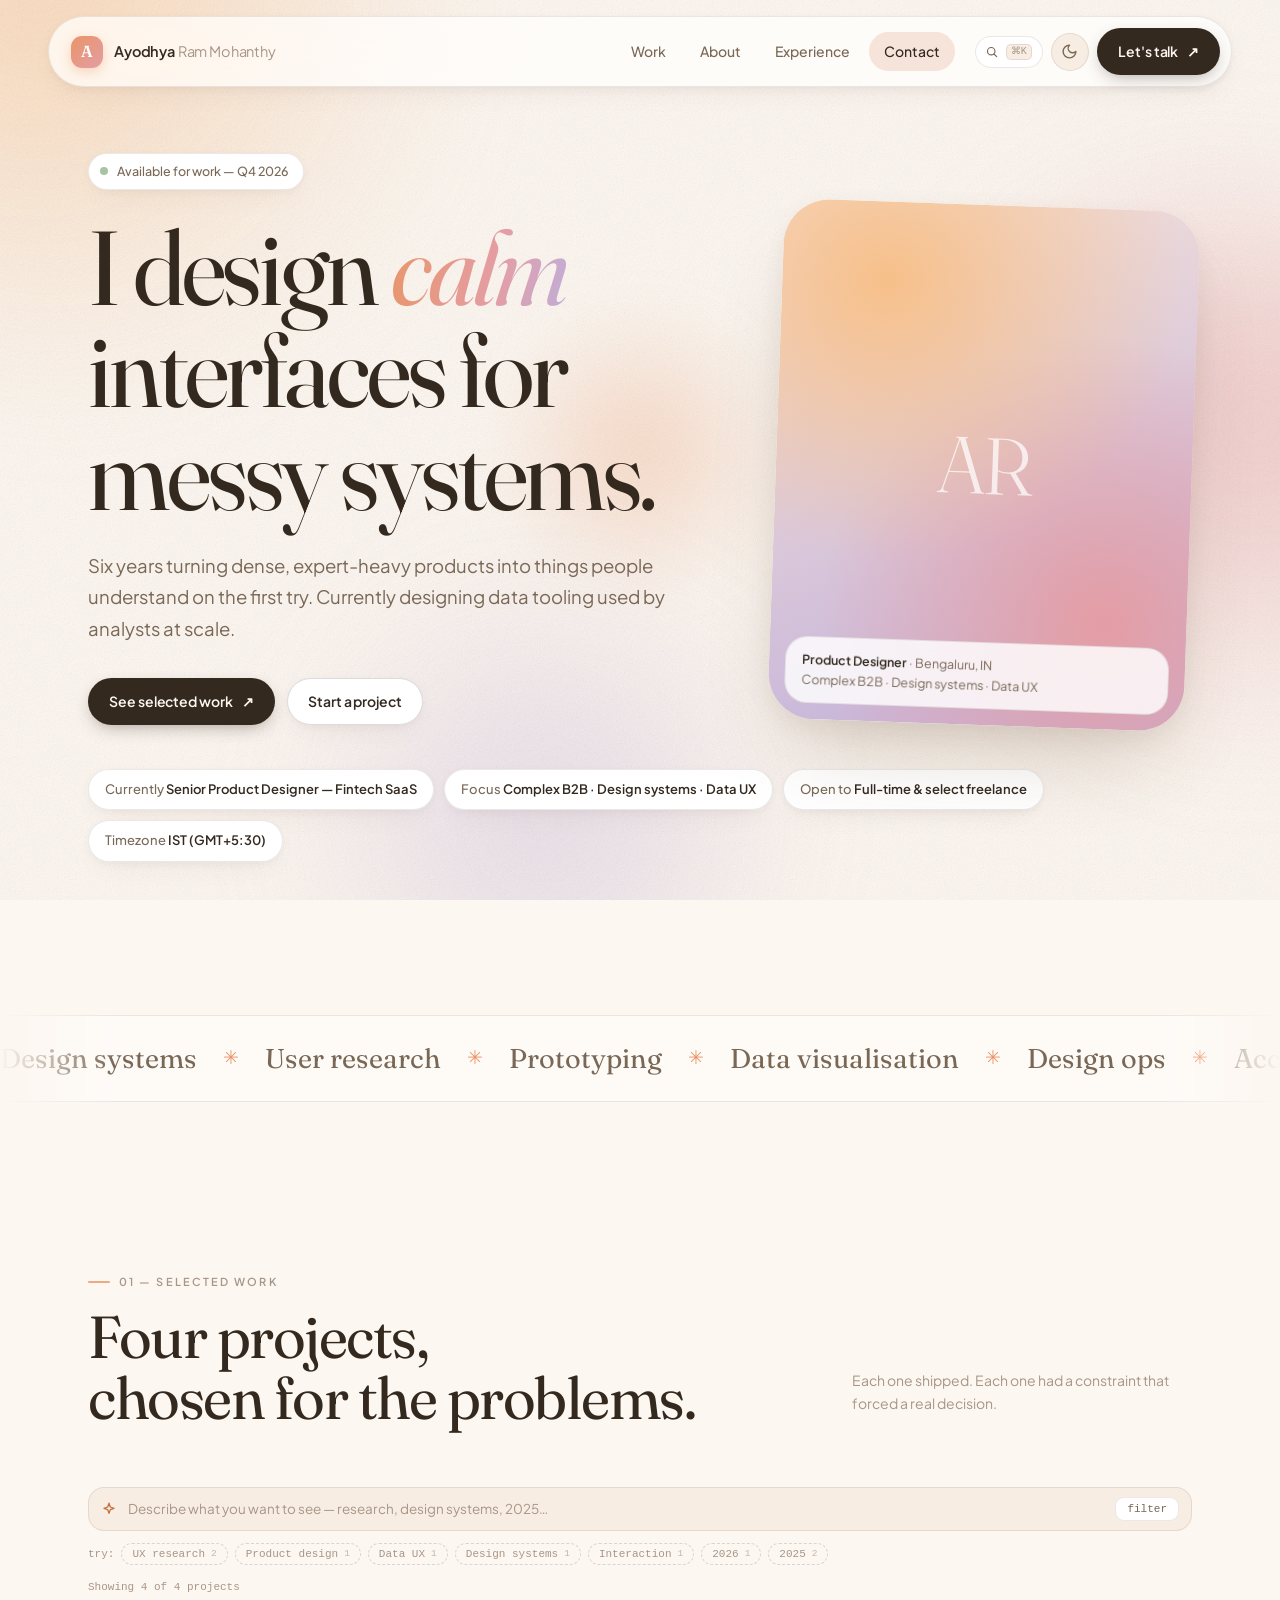
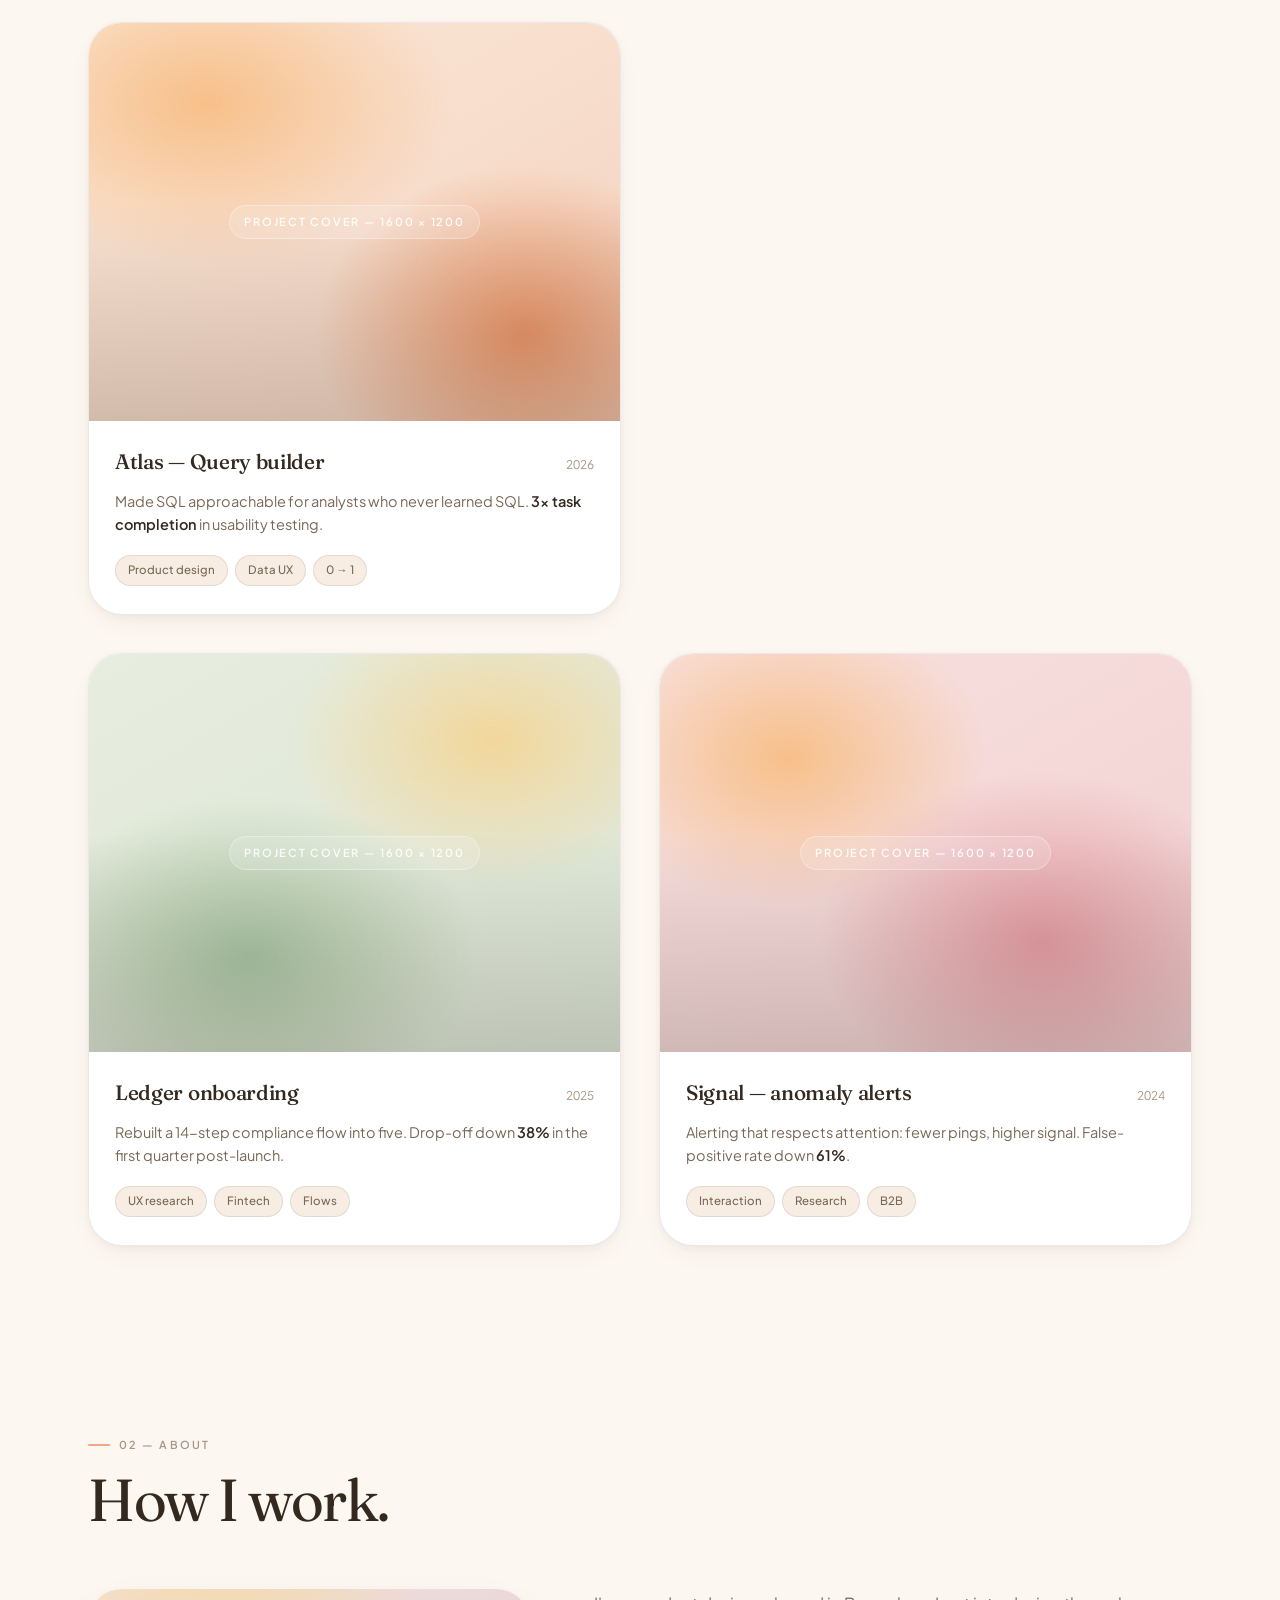
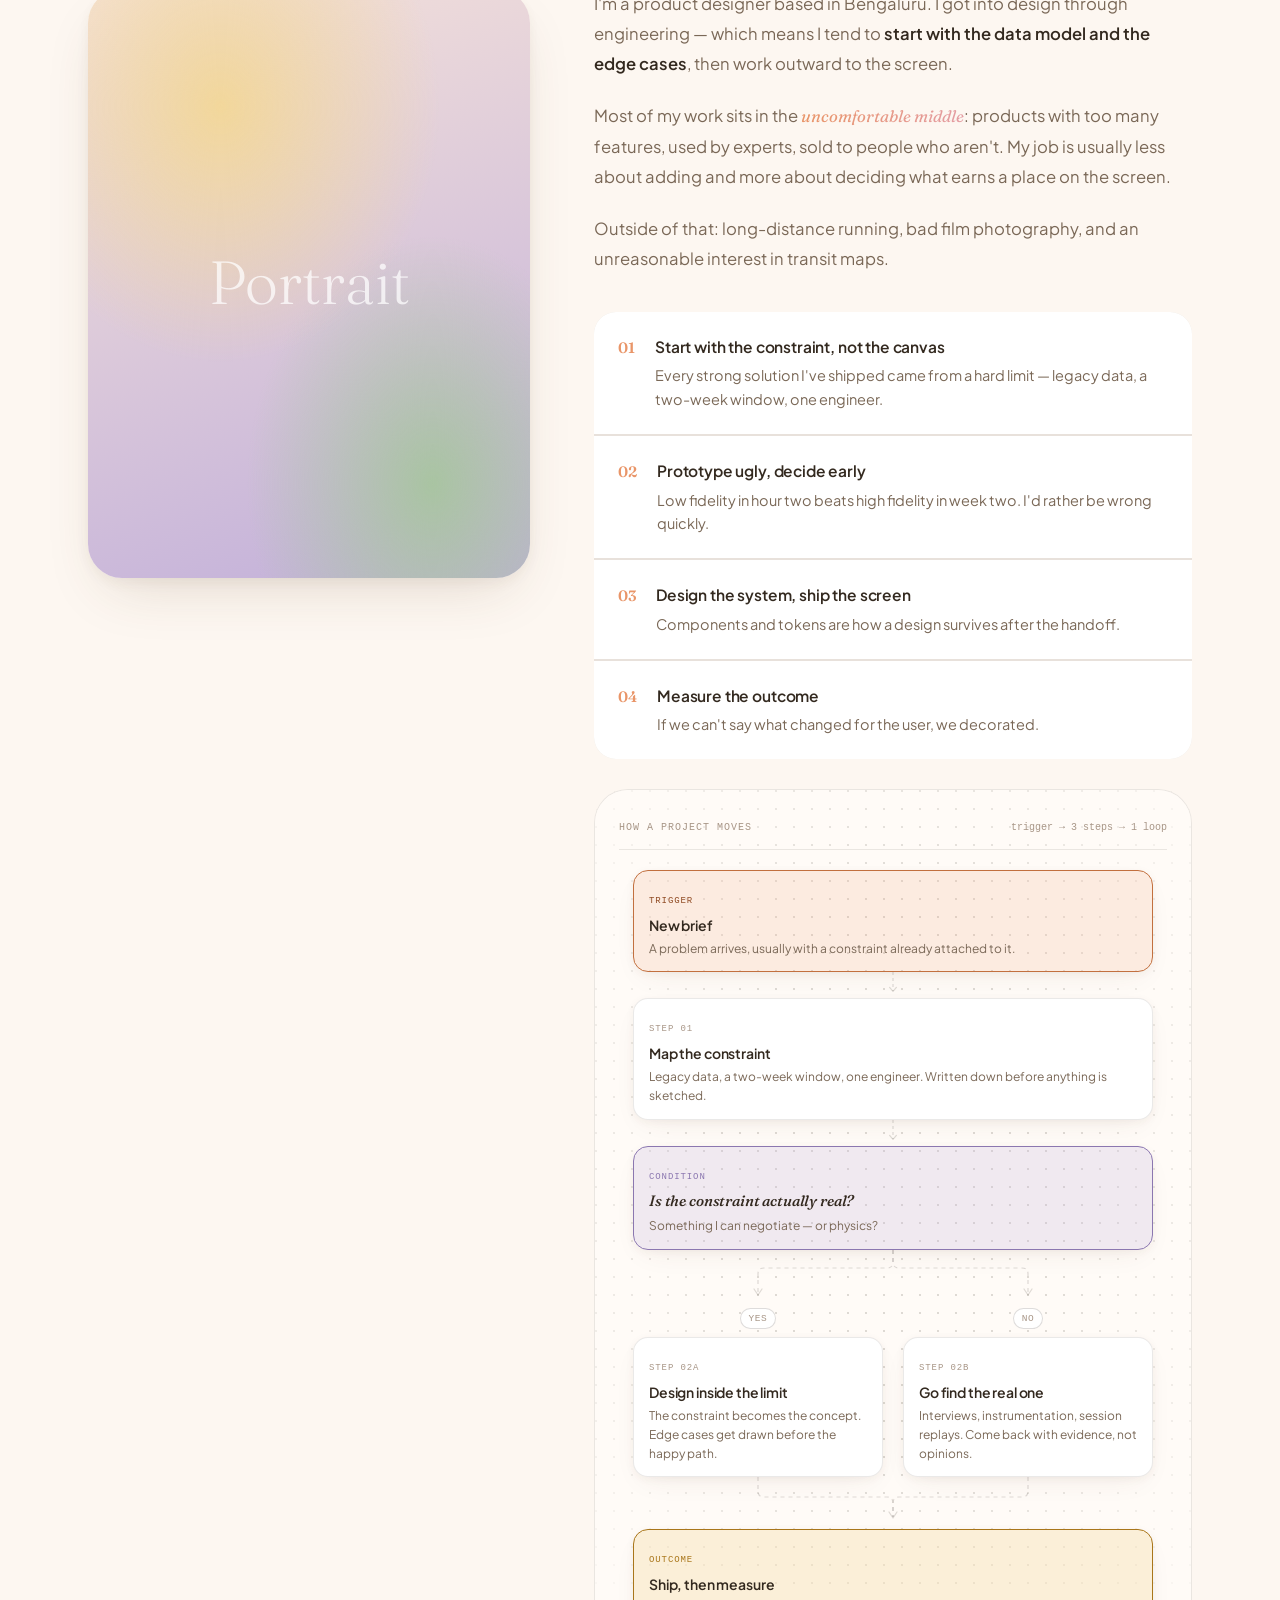
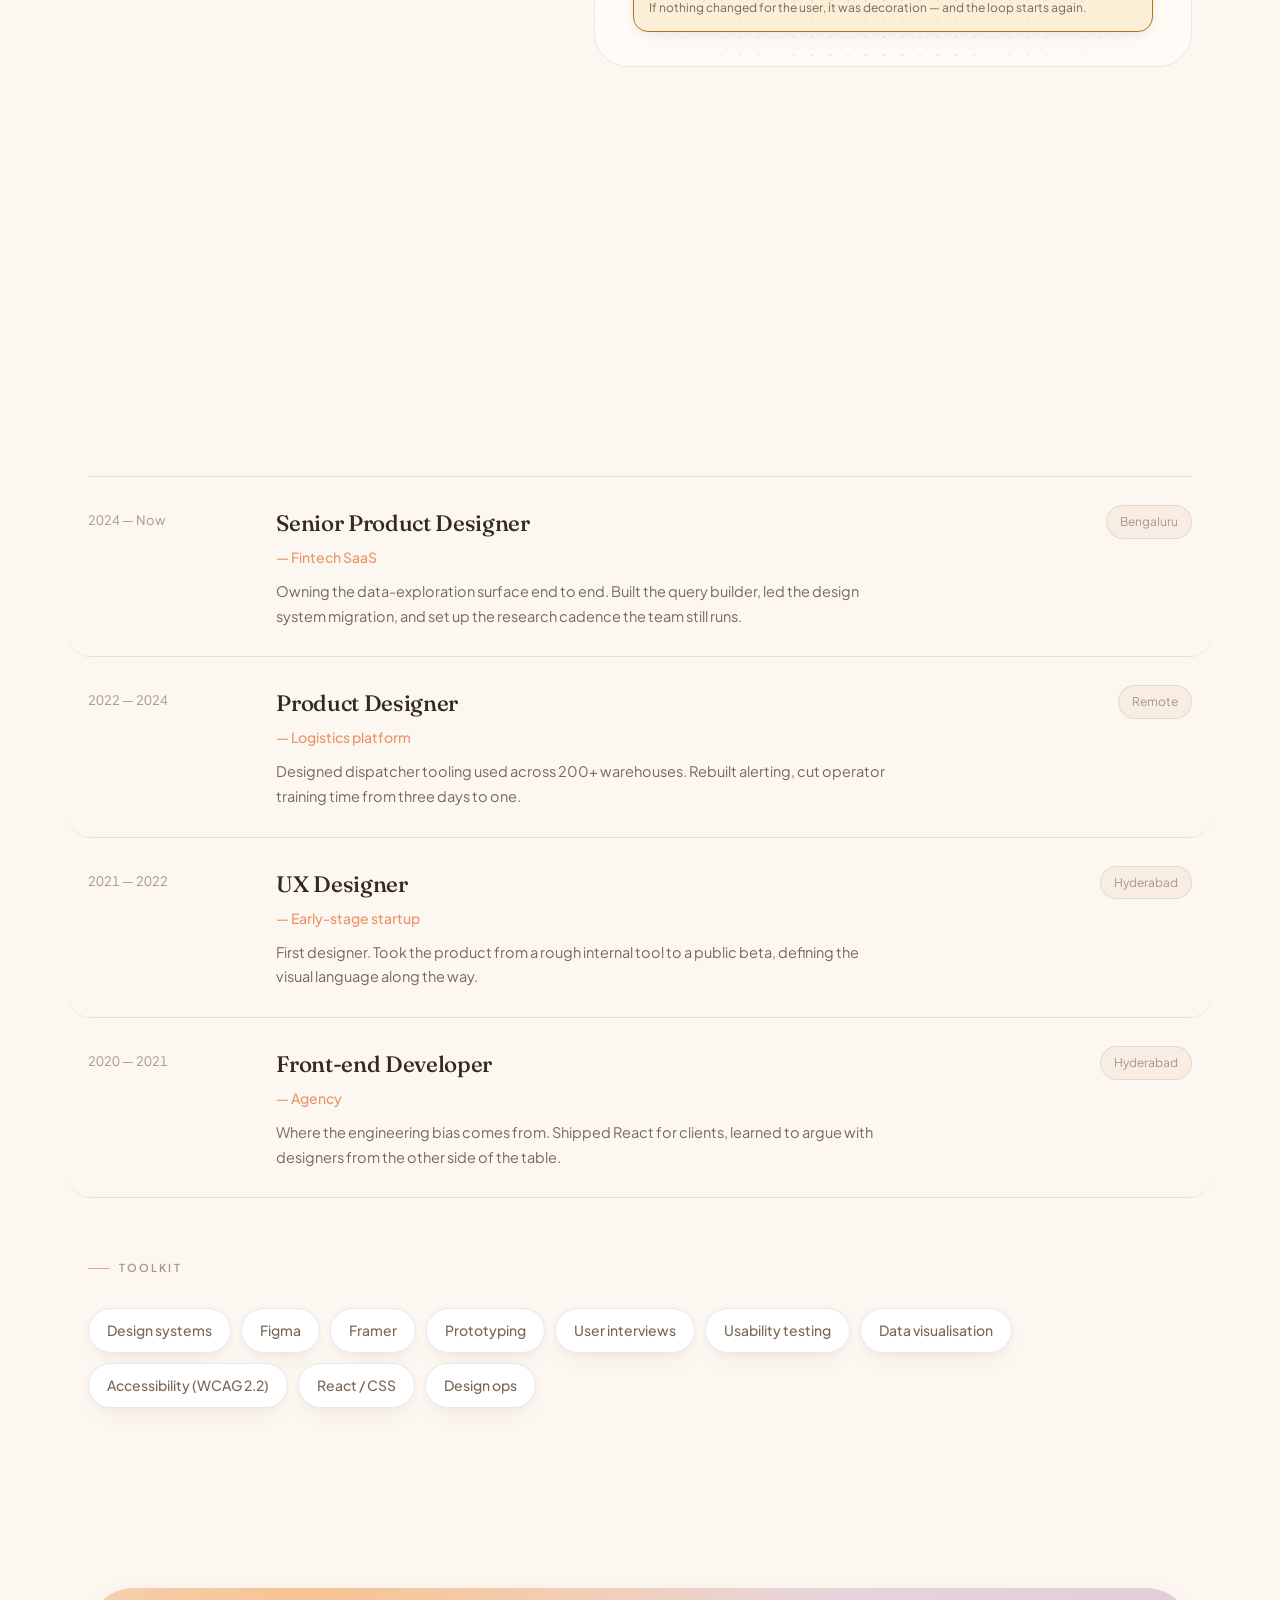
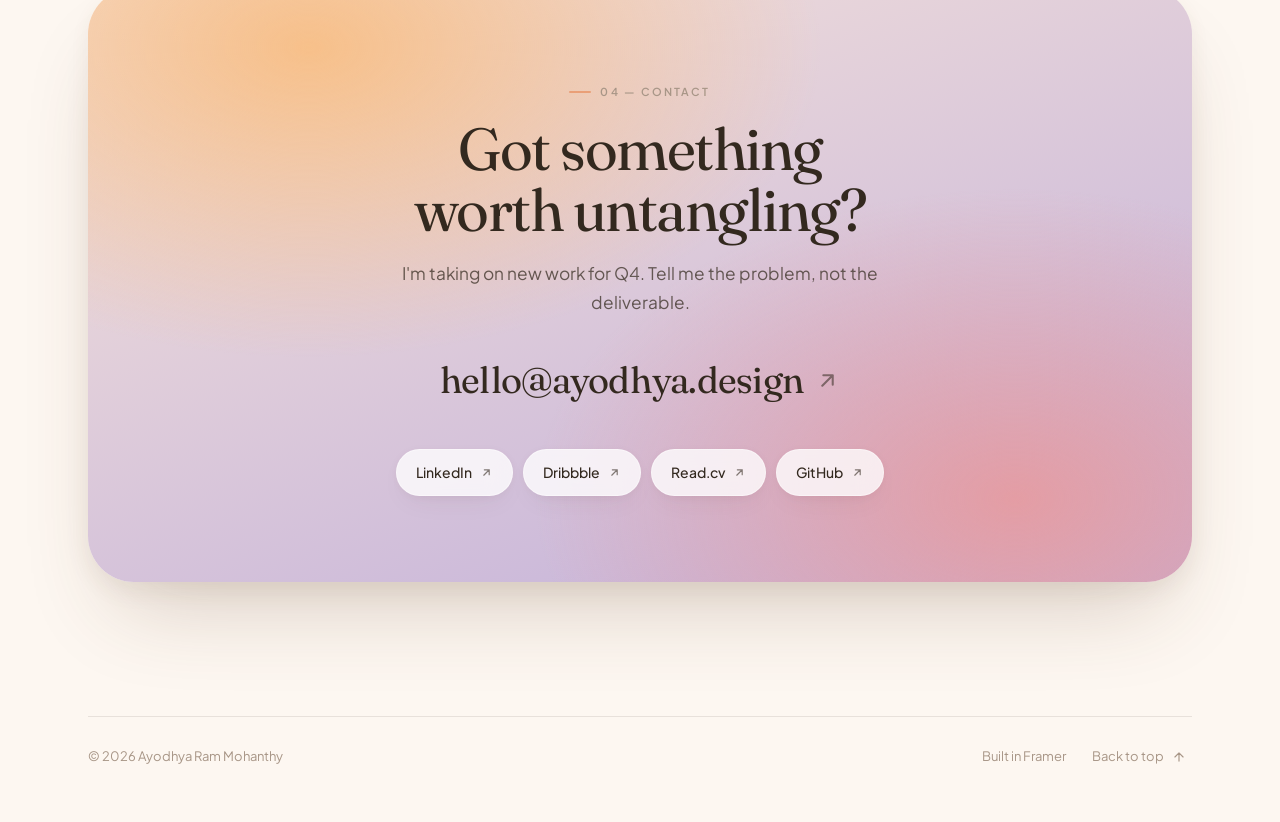
==== commit 7e724828: "perf: self-host Fraunces + Plus Jakarta Sans (woff2, OFL) and drop the Google Fonts dependency Six w" ====
--- a/index.html
+++ b/index.html
@@ -3,10 +3,6 @@
 <head data-page-node-id="20Zs5I4Gk0f472DXcNDImq">
 <meta charset="UTF-8" data-page-node-id="HsAlQ1cesDR2ibmPfNN5Nc" />
 <meta name="viewport" content="width=device-width, initial-scale=1" data-page-node-id="U4OS4diLFb4qWHomOWHYZe" />
-<script>
-  /* restore the saved theme before first paint */
-  try { var t = localStorage.getItem('theme'); if (t === 'dusk' || t === 'day') document.documentElement.setAttribute('data-theme', t); } catch (e) {}
-</script>
 <title>Ayodhya Ram Mohanthy — Product Designer</title>
 <meta name="description" content="Product / UX designer building calm, high-clarity interfaces for complex systems. Selected work, experience and contact." data-page-node-id="gapa8cJNradVU7GvSIqzVN" />
 
@@ -32,9 +28,10 @@
 <meta name="twitter:description" content="I design calm interfaces for messy systems. Selected work, experience, and contact." />
 <meta name="twitter:image" content="https://ayodhya.work/assets/og-image.png" />
 
-<link rel="preconnect" href="https://fonts.googleapis.com" data-page-node-id="517waa38Qtsou7HJdx3z6n" />
-<link rel="preconnect" href="https://fonts.gstatic.com" crossorigin data-page-node-id="YwS4AkAzUnwr8d4TgxjekI" />
-<link href="https://fonts.googleapis.com/css2?family=Fraunces:ital,opsz,wght@0,9..144,300..800;1,9..144,300..700&family=Plus+Jakarta+Sans:wght@300;400;500;600;700&display=swap" rel="stylesheet" data-page-node-id="cGiLwfsLbje50GXVWI4Khn" />
+<link href="assets/fonts/fonts.css" rel="stylesheet" data-page-node-id="cGiLwfsLbje50GXVWI4Khn" />
+<link rel="preload" href="assets/fonts/fraunces-normal-latin.woff2" as="font" type="font/woff2" crossorigin />
+<link rel="preload" href="assets/fonts/plusjakartasans-normal-latin.woff2" as="font" type="font/woff2" crossorigin />
+
 
 <!-- Beautiful UI components, ported to vanilla — see assets/bui.css + assets/bui.js -->
 <link rel="stylesheet" href="assets/bui.css" />
--- a/assets/fonts/fonts.css
+++ b/assets/fonts/fonts.css
@@ -0,0 +1,52 @@
+/* Self-hosted fonts, downloaded from Google Fonts (SIL Open Font License).
+   Subsets: latin + latin-ext. font-display: swap, matching the old
+   display=swap behaviour. Variable axes kept: Fraunces opsz+wght, both styles;
+   Plus Jakarta Sans wght 300-700. */
+@font-face {
+  font-family: 'Fraunces';
+  font-style: italic;
+  font-weight: 300 700;
+  font-display: swap;
+  src: url(fraunces-italic-latin-ext.woff2) format('woff2');
+  unicode-range: U+0100-02BA, U+02BD-02C5, U+02C7-02CC, U+02CE-02D7, U+02DD-02FF, U+0304, U+0308, U+0329, U+1D00-1DBF, U+1E00-1E9F, U+1EF2-1EFF, U+2020, U+20A0-20AB, U+20AD-20C4, U+2113, U+2C60-2C7F, U+A720-A7FF;
+}
+@font-face {
+  font-family: 'Fraunces';
+  font-style: italic;
+  font-weight: 300 700;
+  font-display: swap;
+  src: url(fraunces-italic-latin.woff2) format('woff2');
+  unicode-range: U+0000-00FF, U+0131, U+0152-0153, U+02BB-02BC, U+02C6, U+02DA, U+02DC, U+0304, U+0308, U+0329, U+2000-206F, U+20AC, U+2122, U+2191, U+2193, U+2212, U+2215, U+FEFF, U+FFFD;
+}
+@font-face {
+  font-family: 'Fraunces';
+  font-style: normal;
+  font-weight: 300 800;
+  font-display: swap;
+  src: url(fraunces-normal-latin-ext.woff2) format('woff2');
+  unicode-range: U+0100-02BA, U+02BD-02C5, U+02C7-02CC, U+02CE-02D7, U+02DD-02FF, U+0304, U+0308, U+0329, U+1D00-1DBF, U+1E00-1E9F, U+1EF2-1EFF, U+2020, U+20A0-20AB, U+20AD-20C4, U+2113, U+2C60-2C7F, U+A720-A7FF;
+}
+@font-face {
+  font-family: 'Fraunces';
+  font-style: normal;
+  font-weight: 300 800;
+  font-display: swap;
+  src: url(fraunces-normal-latin.woff2) format('woff2');
+  unicode-range: U+0000-00FF, U+0131, U+0152-0153, U+02BB-02BC, U+02C6, U+02DA, U+02DC, U+0304, U+0308, U+0329, U+2000-206F, U+20AC, U+2122, U+2191, U+2193, U+2212, U+2215, U+FEFF, U+FFFD;
+}
+@font-face {
+  font-family: 'Plus Jakarta Sans';
+  font-style: normal;
+  font-weight: 300 700;
+  font-display: swap;
+  src: url(plusjakartasans-normal-latin-ext.woff2) format('woff2');
+  unicode-range: U+0100-02BA, U+02BD-02C5, U+02C7-02CC, U+02CE-02D7, U+02DD-02FF, U+0304, U+0308, U+0329, U+1D00-1DBF, U+1E00-1E9F, U+1EF2-1EFF, U+2020, U+20A0-20AB, U+20AD-20C4, U+2113, U+2C60-2C7F, U+A720-A7FF;
+}
+@font-face {
+  font-family: 'Plus Jakarta Sans';
+  font-style: normal;
+  font-weight: 300 700;
+  font-display: swap;
+  src: url(plusjakartasans-normal-latin.woff2) format('woff2');
+  unicode-range: U+0000-00FF, U+0131, U+0152-0153, U+02BB-02BC, U+02C6, U+02DA, U+02DC, U+0304, U+0308, U+0329, U+2000-206F, U+20AC, U+2122, U+2191, U+2193, U+2212, U+2215, U+FEFF, U+FFFD;
+}
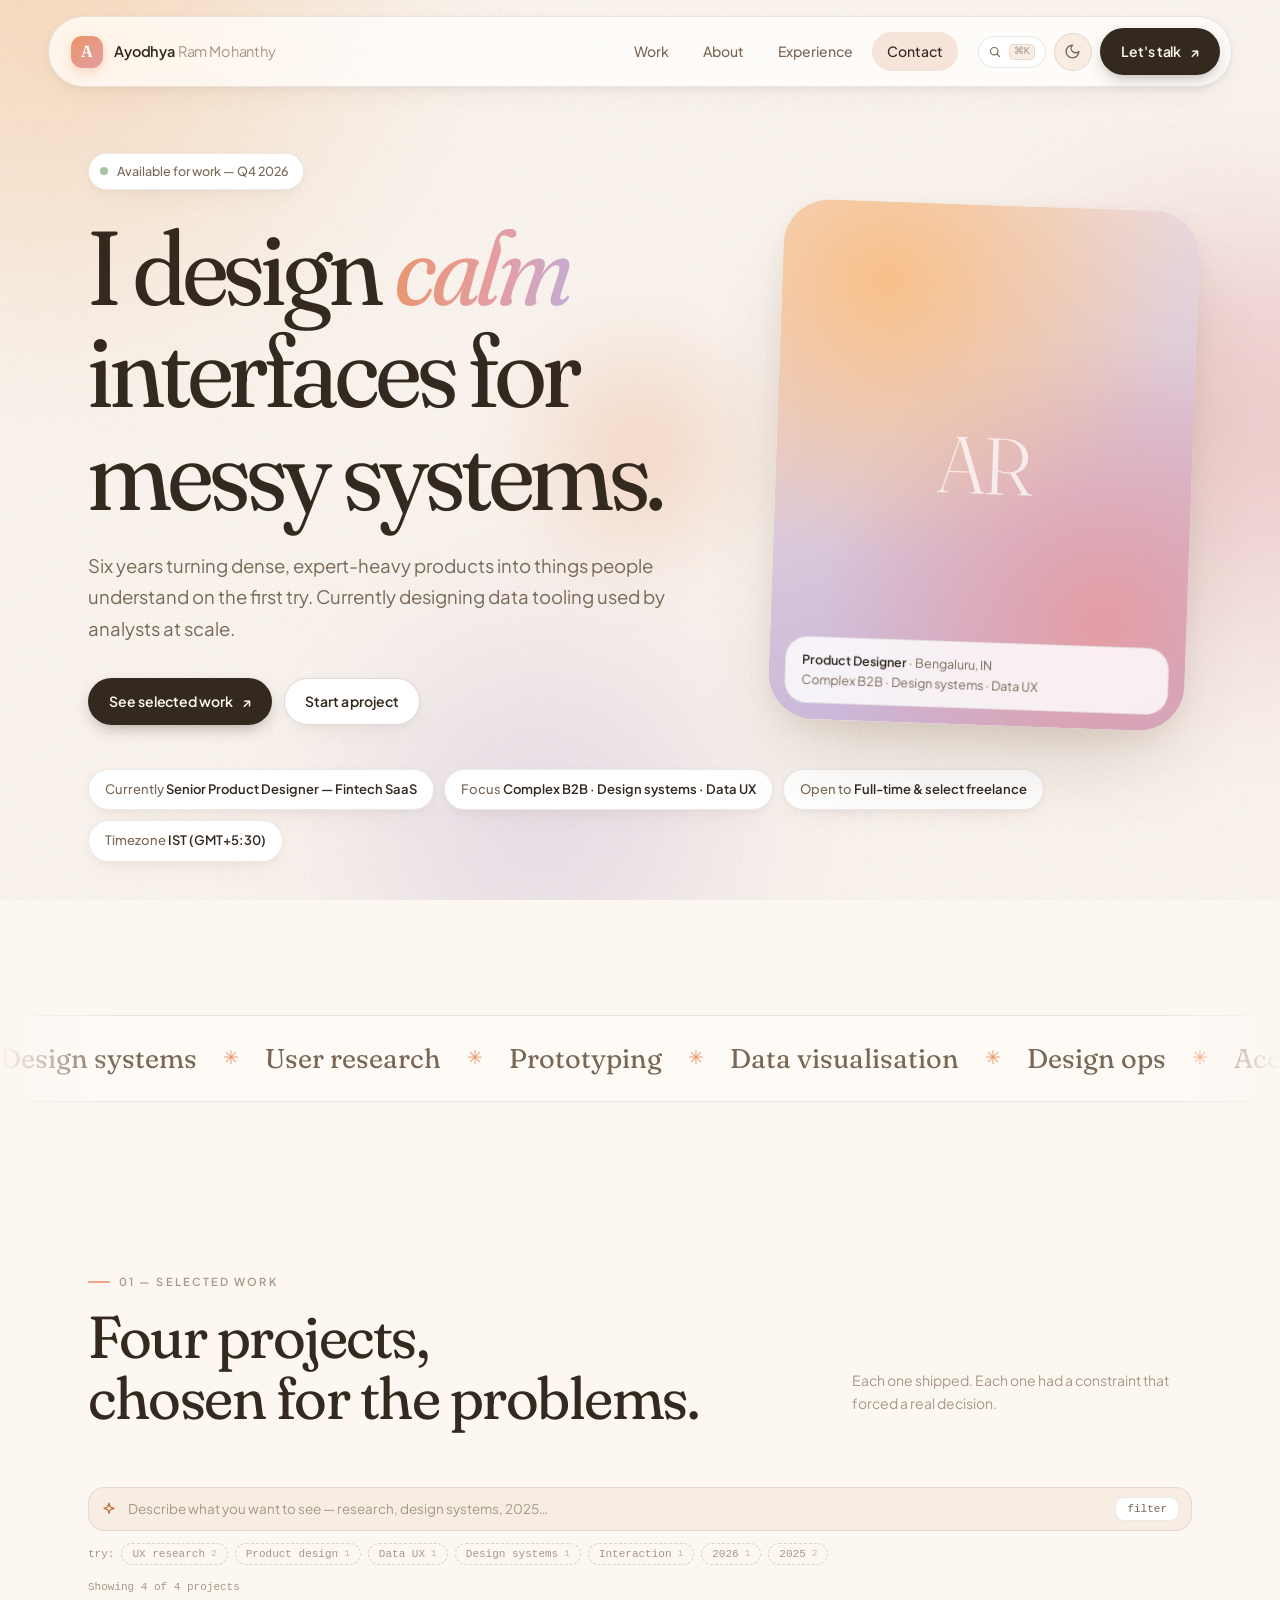
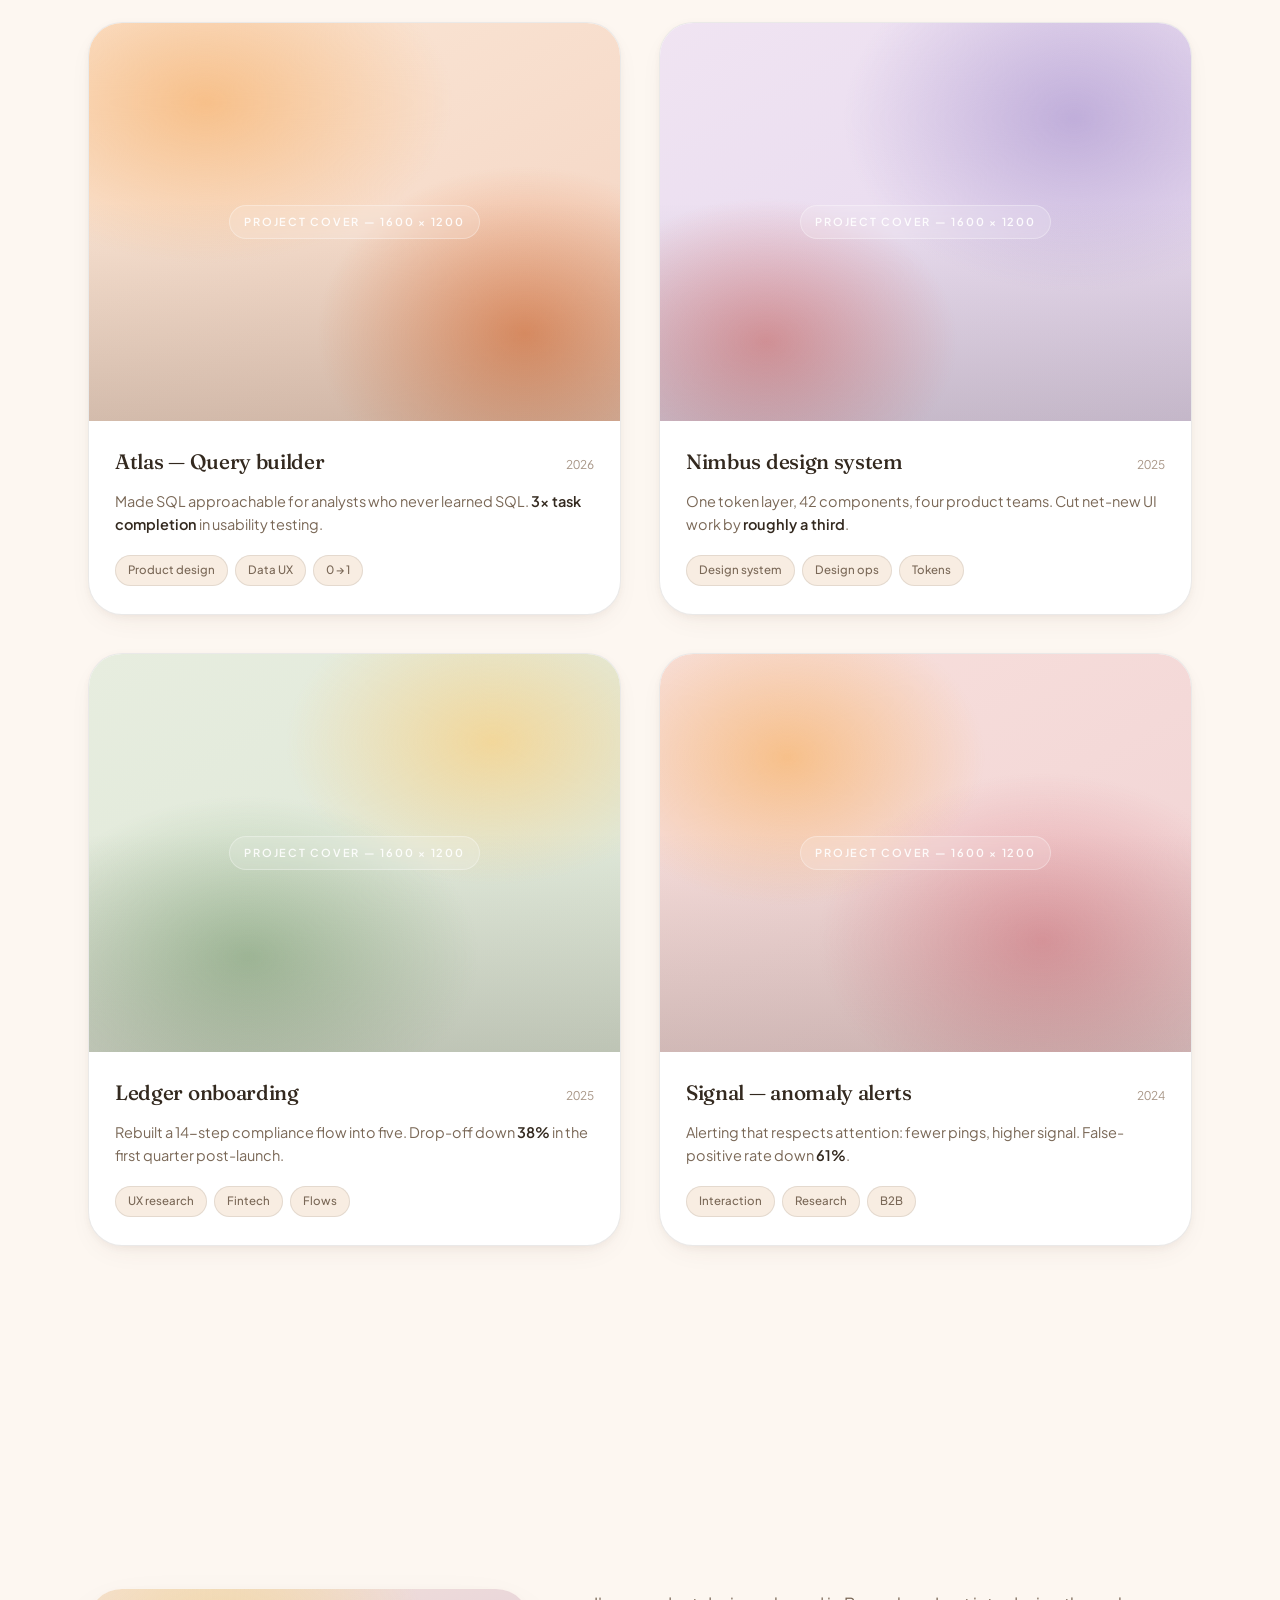
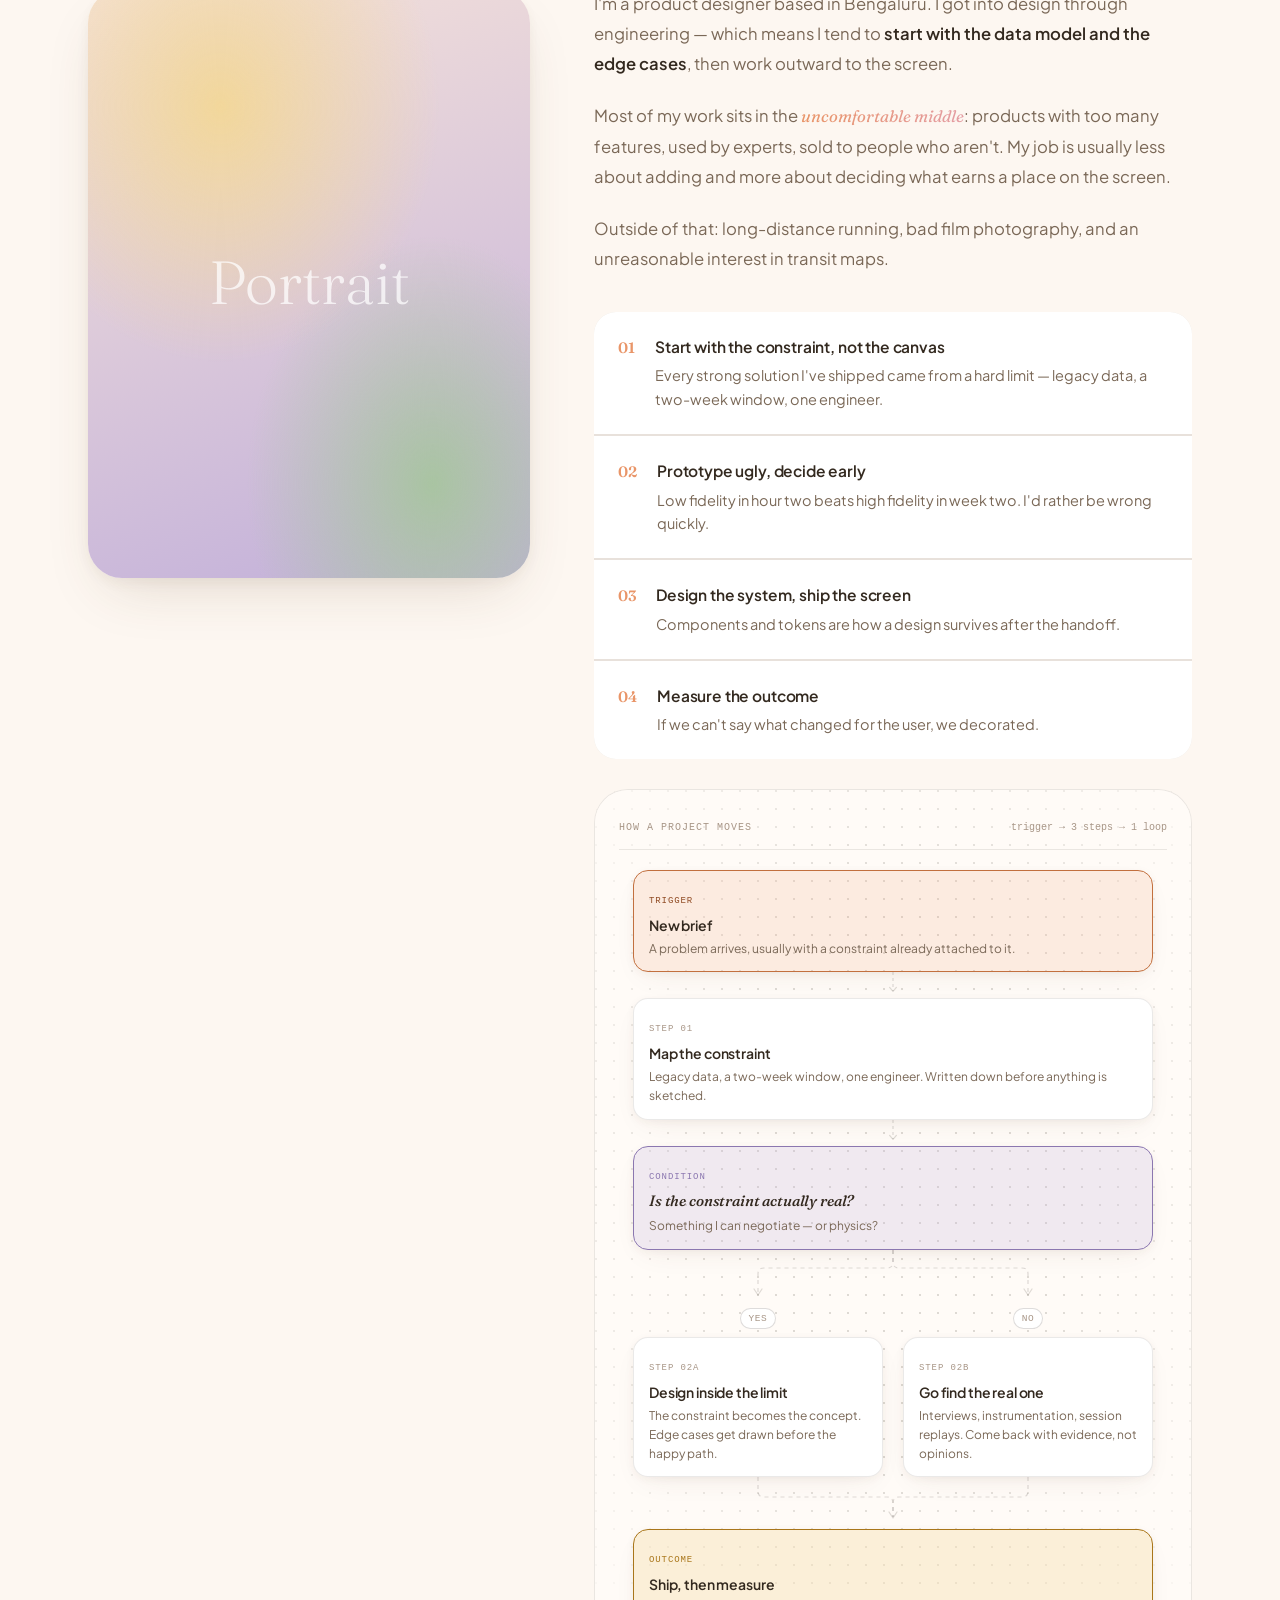
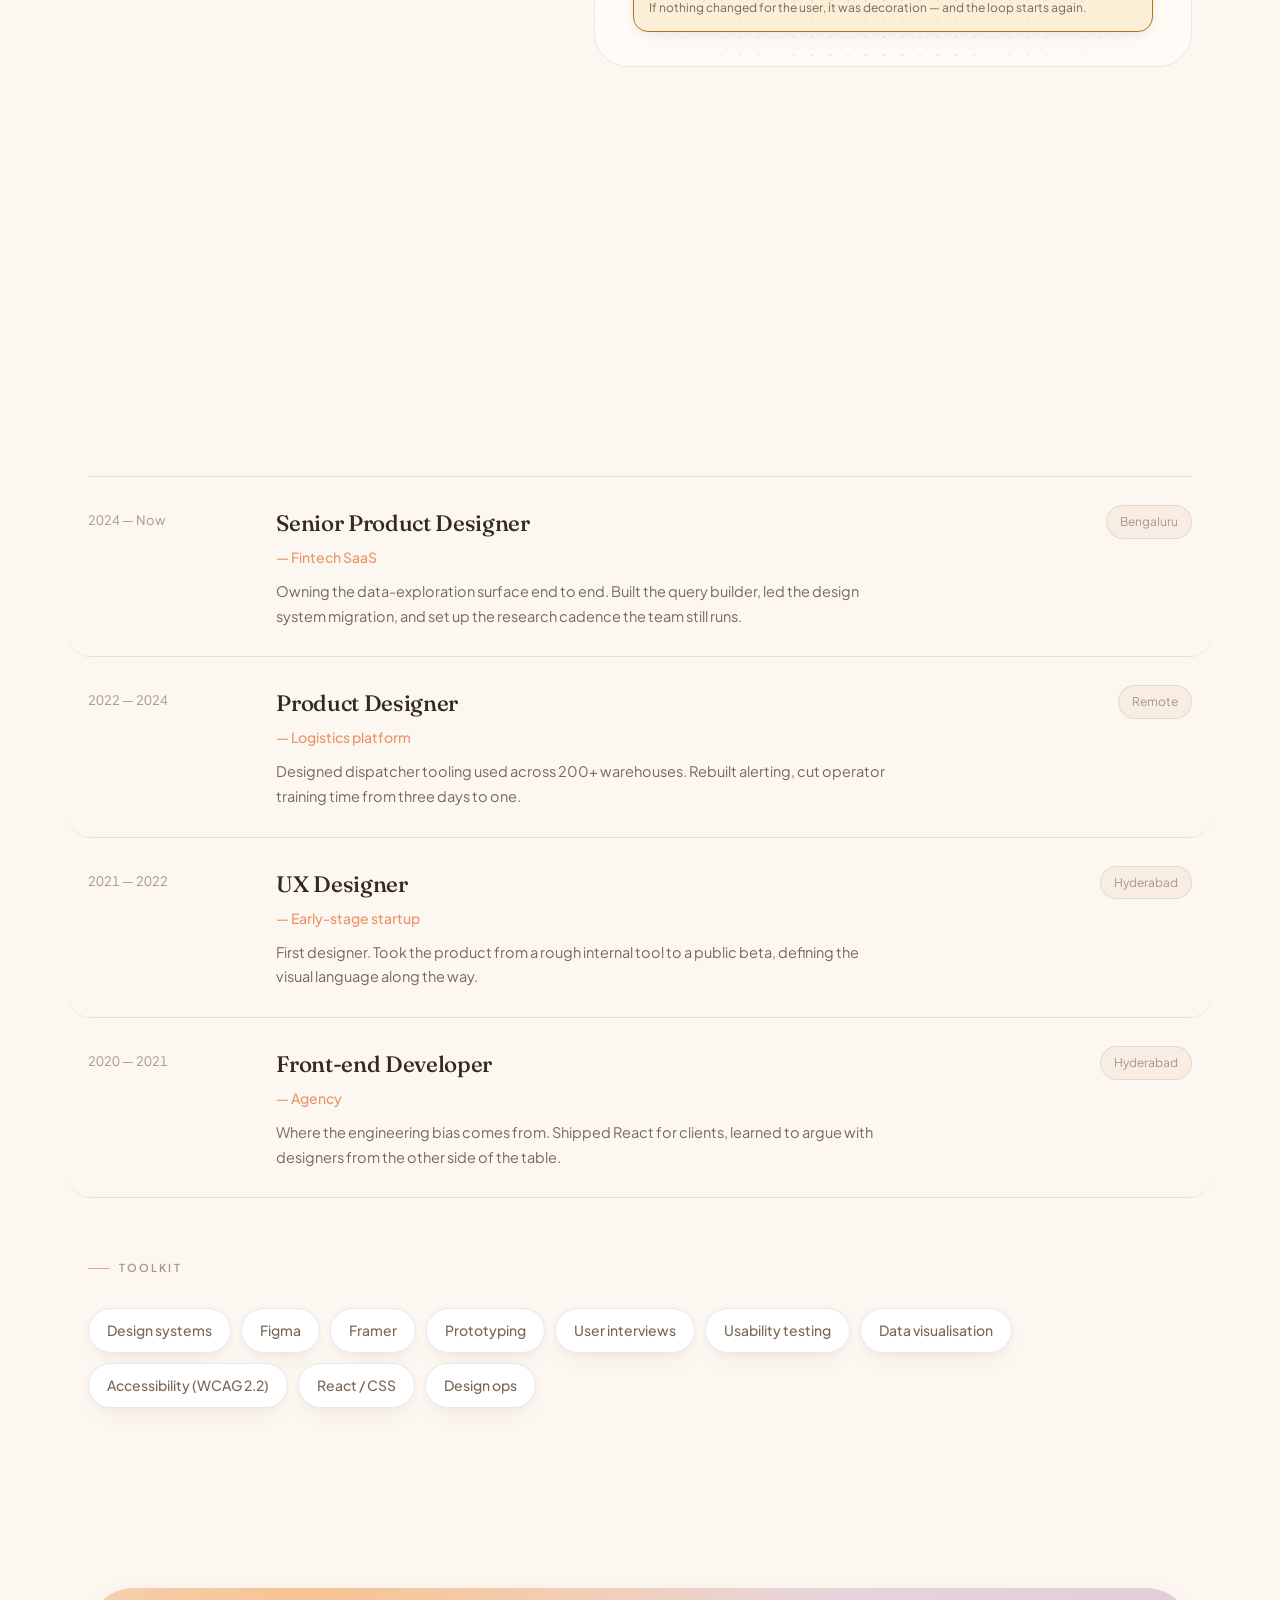
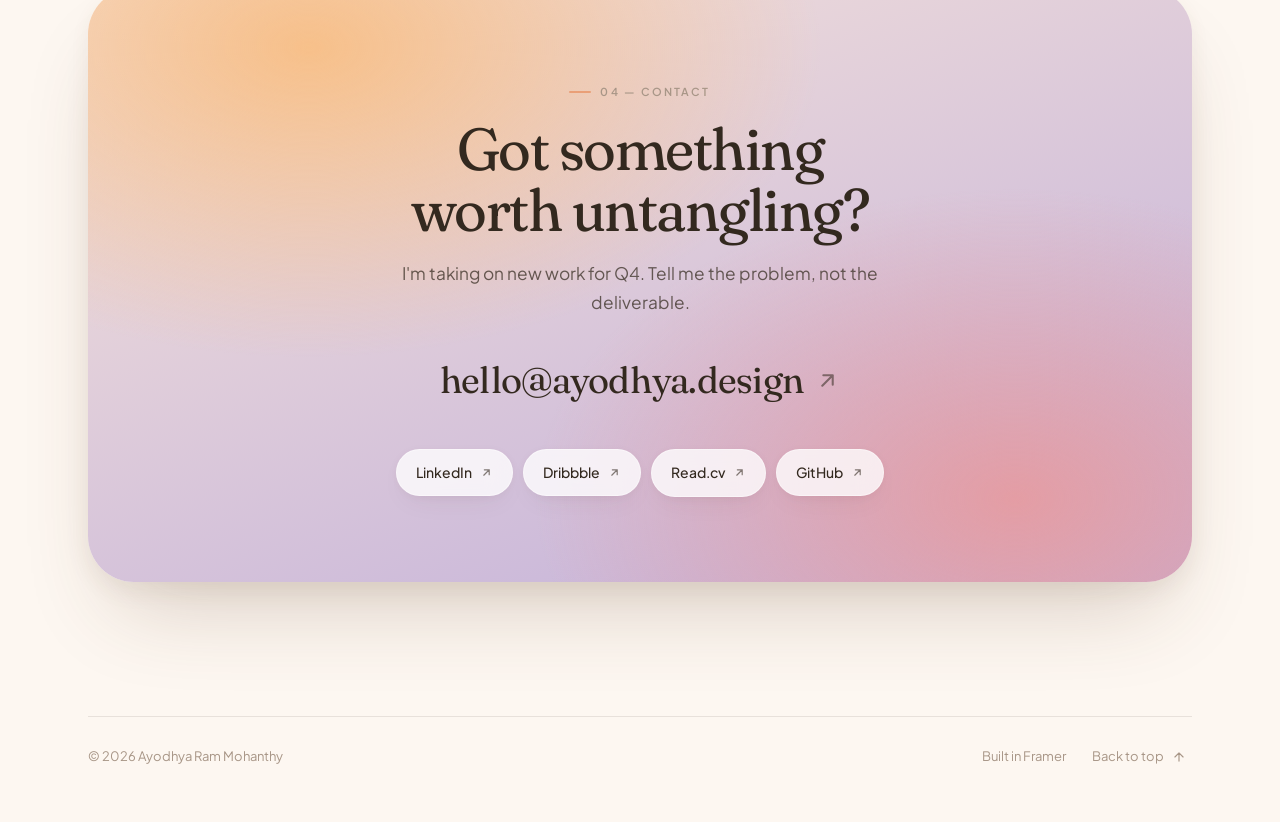
==== commit 8f0cc84d: "accessibility: announce the active nav section with aria-current The IntersectionObserver marks the " ====
--- a/index.html
+++ b/index.html
@@ -28,10 +28,9 @@
 <meta name="twitter:description" content="I design calm interfaces for messy systems. Selected work, experience, and contact." />
 <meta name="twitter:image" content="https://ayodhya.work/assets/og-image.png" />
 
-<link href="assets/fonts/fonts.css" rel="stylesheet" data-page-node-id="cGiLwfsLbje50GXVWI4Khn" />
-<link rel="preload" href="assets/fonts/fraunces-normal-latin.woff2" as="font" type="font/woff2" crossorigin />
-<link rel="preload" href="assets/fonts/plusjakartasans-normal-latin.woff2" as="font" type="font/woff2" crossorigin />
-
+<link rel="preconnect" href="https://fonts.googleapis.com" data-page-node-id="517waa38Qtsou7HJdx3z6n" />
+<link rel="preconnect" href="https://fonts.gstatic.com" crossorigin data-page-node-id="YwS4AkAzUnwr8d4TgxjekI" />
+<link href="https://fonts.googleapis.com/css2?family=Fraunces:ital,opsz,wght@0,9..144,300..800;1,9..144,300..700&family=Plus+Jakarta+Sans:wght@300;400;500;600;700&display=swap" rel="stylesheet" data-page-node-id="cGiLwfsLbje50GXVWI4Khn" />
 
 <!-- Beautiful UI components, ported to vanilla — see assets/bui.css + assets/bui.js -->
 <link rel="stylesheet" href="assets/bui.css" />
@@ -1271,7 +1270,9 @@
       entries.forEach(function (entry) {
         if (!entry.isIntersecting) return;
         navLinks.forEach(function (a) {
-          a.classList.toggle('active', a.getAttribute('href') === '#' + entry.target.id);
+          var on = a.getAttribute('href') === '#' + entry.target.id;
+          a.classList.toggle('active', on);
+          if (on) { a.setAttribute('aria-current', 'page'); } else { a.removeAttribute('aria-current'); }
         });
       });
     }, { rootMargin: '-45% 0px -50% 0px' });
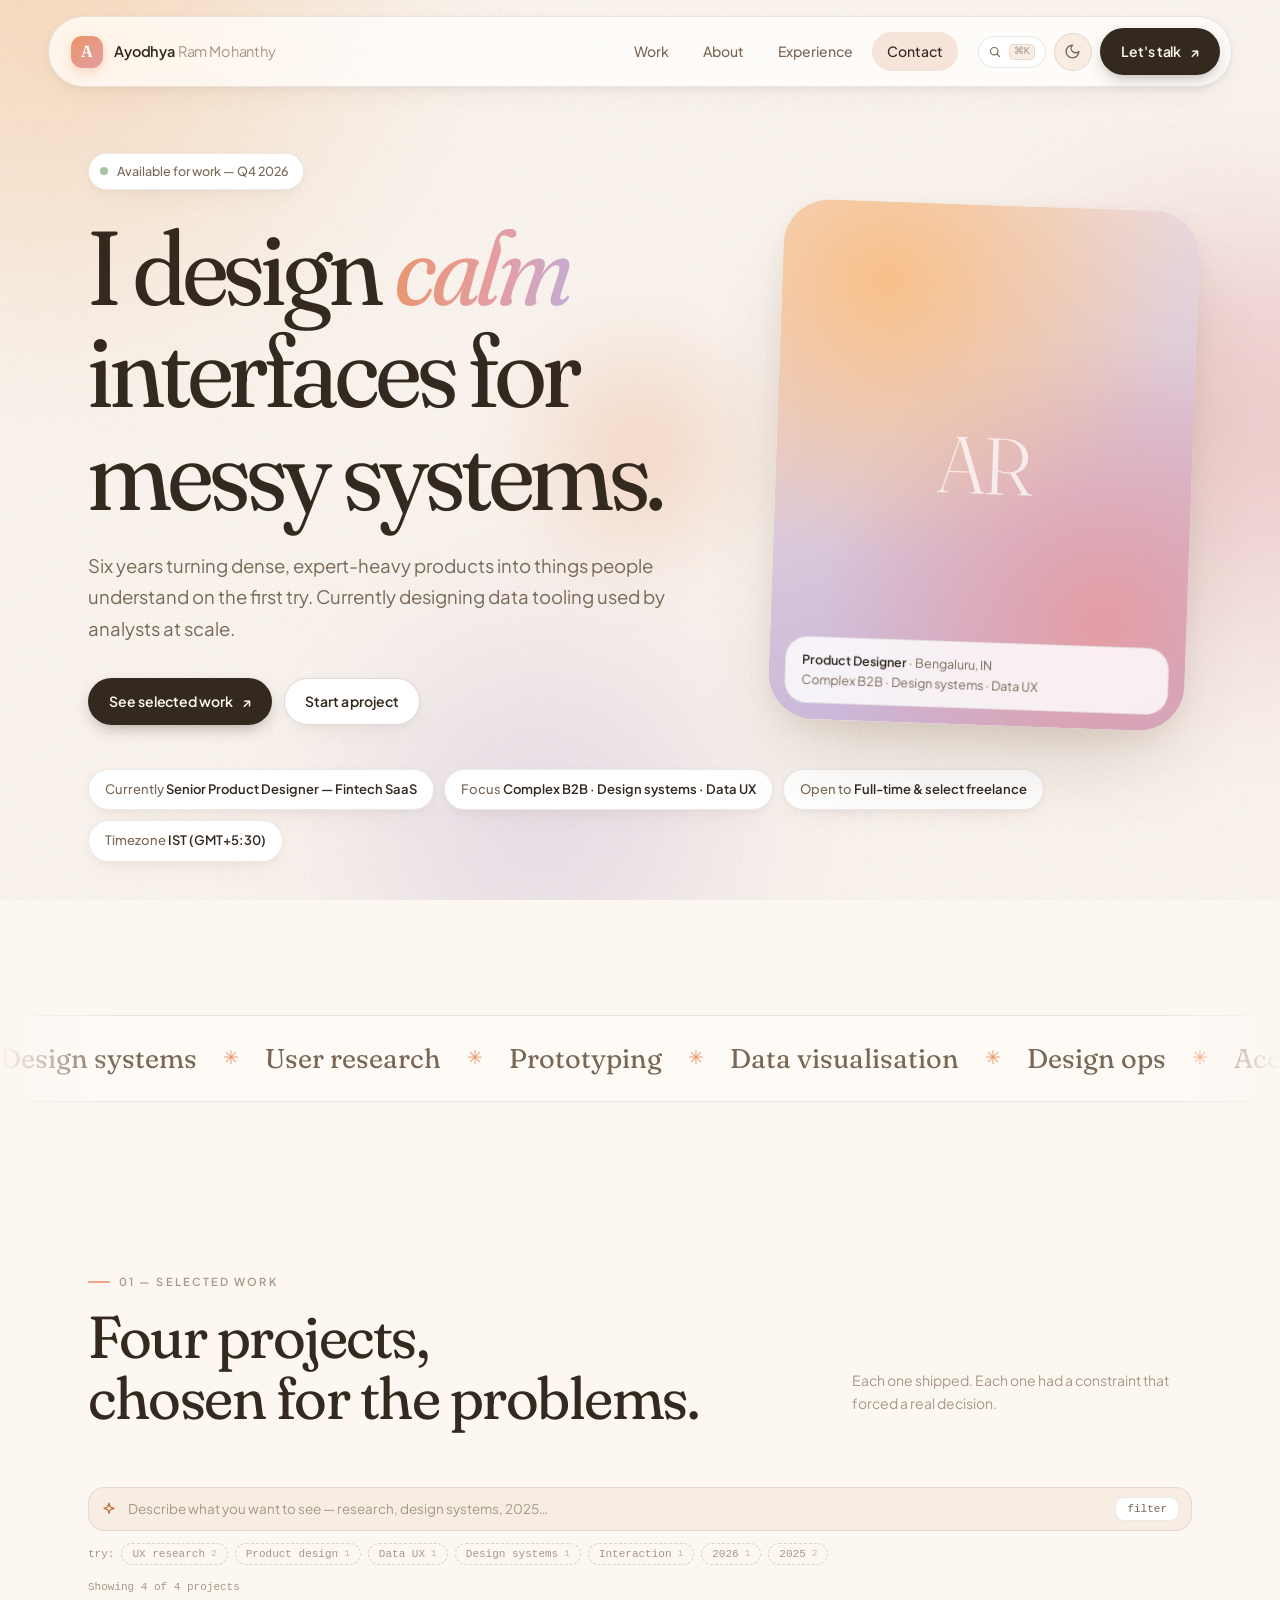
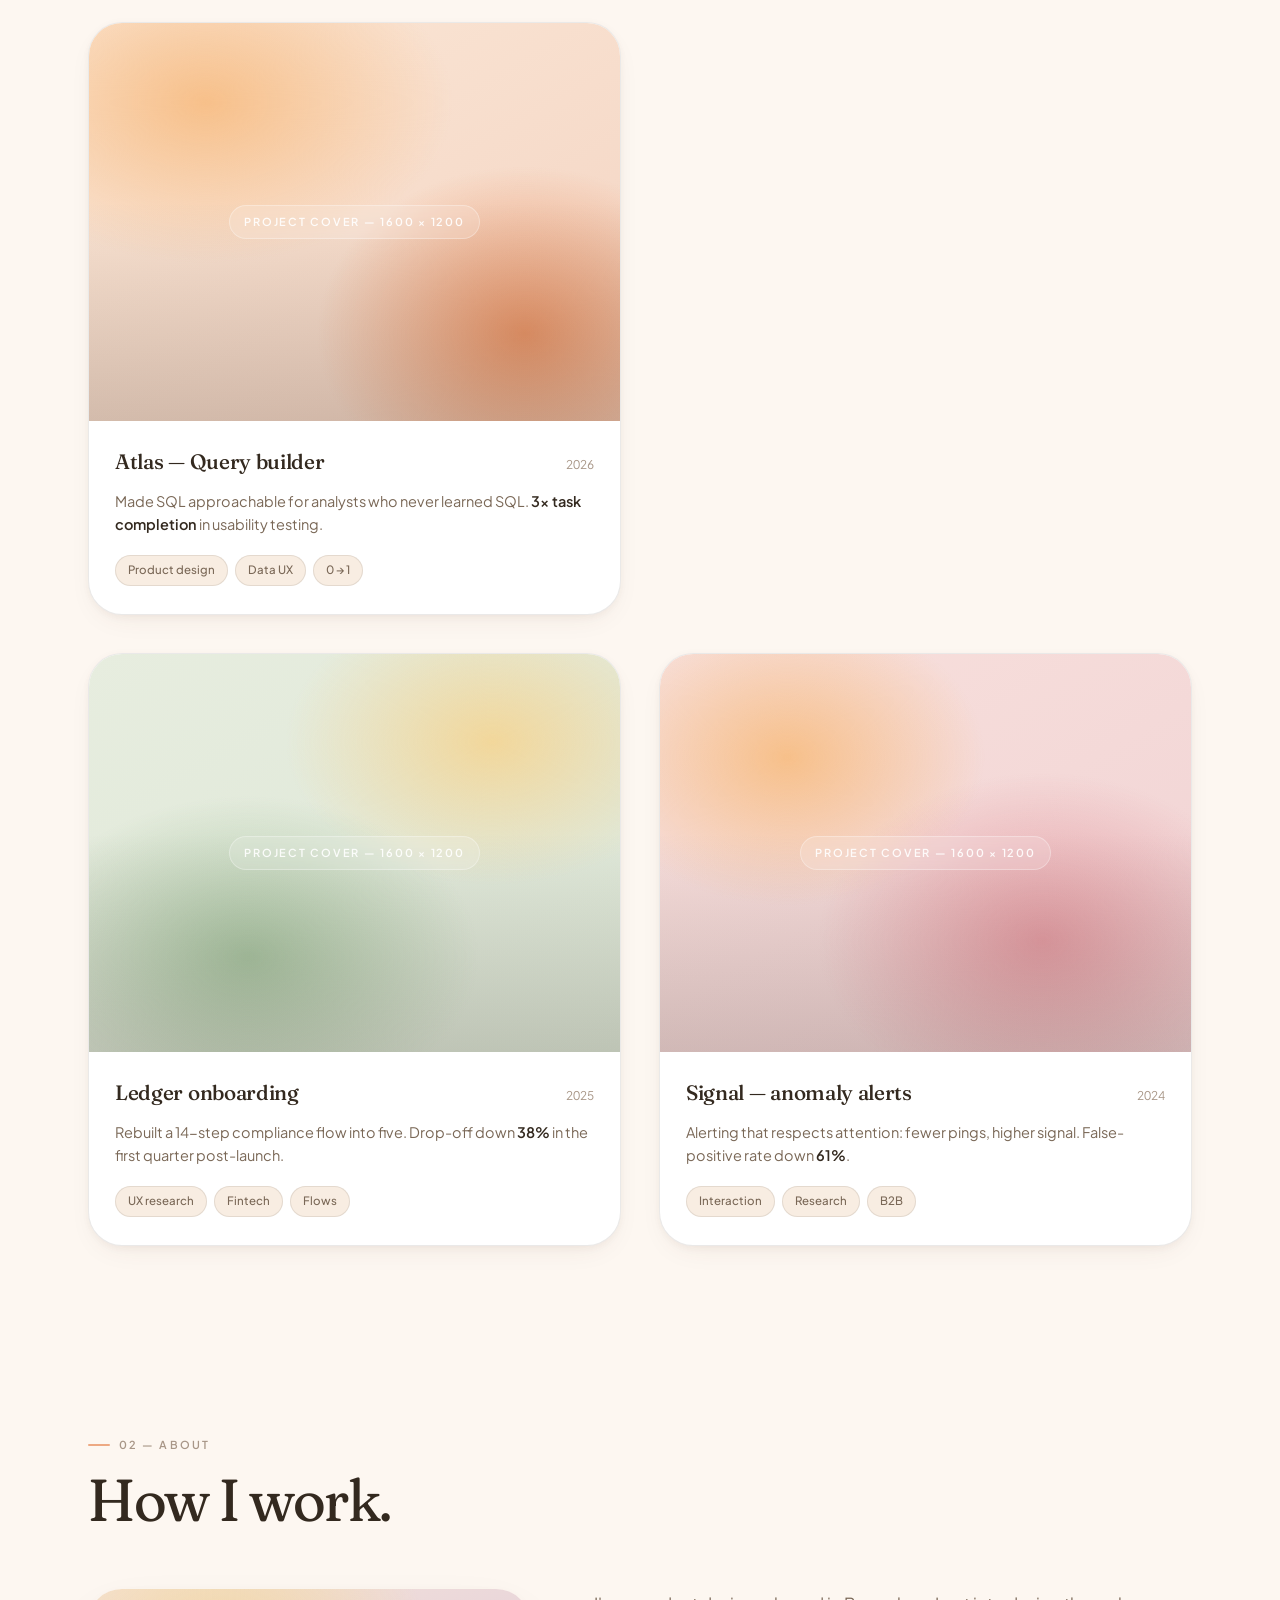
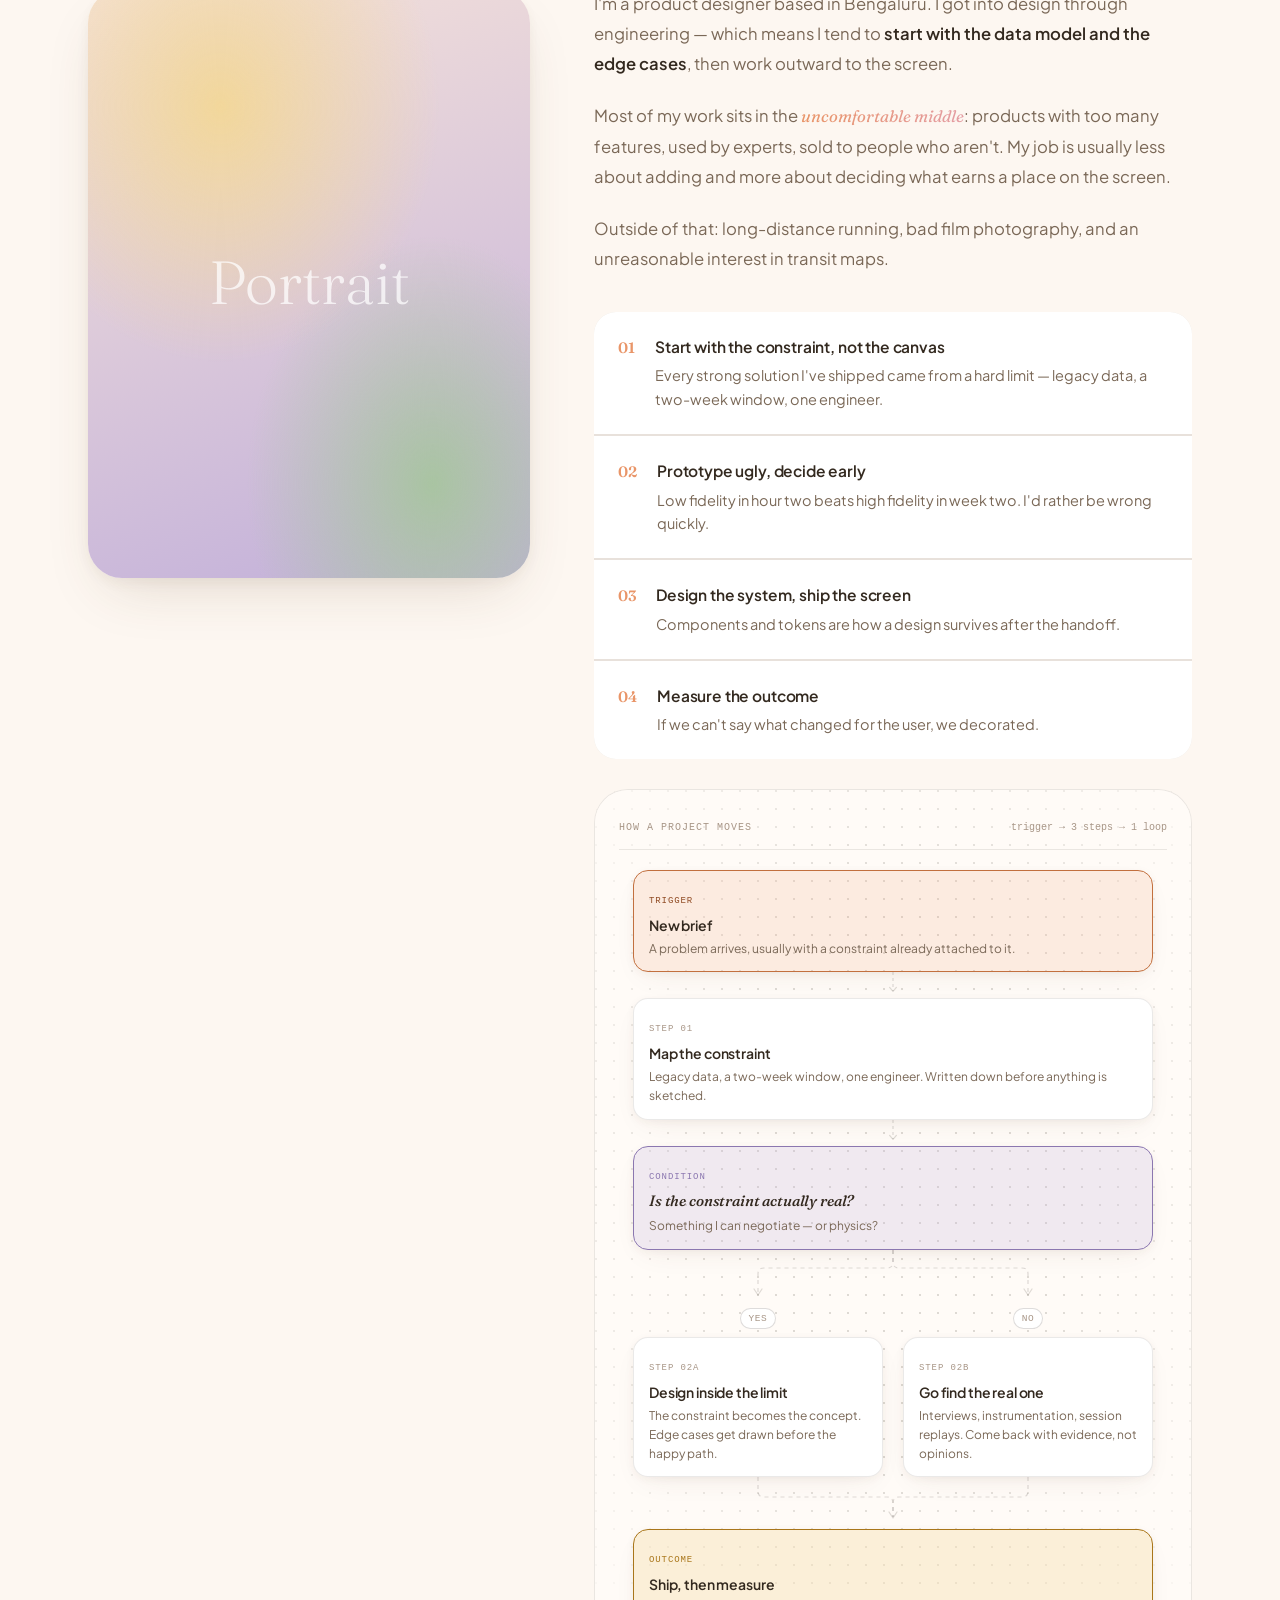
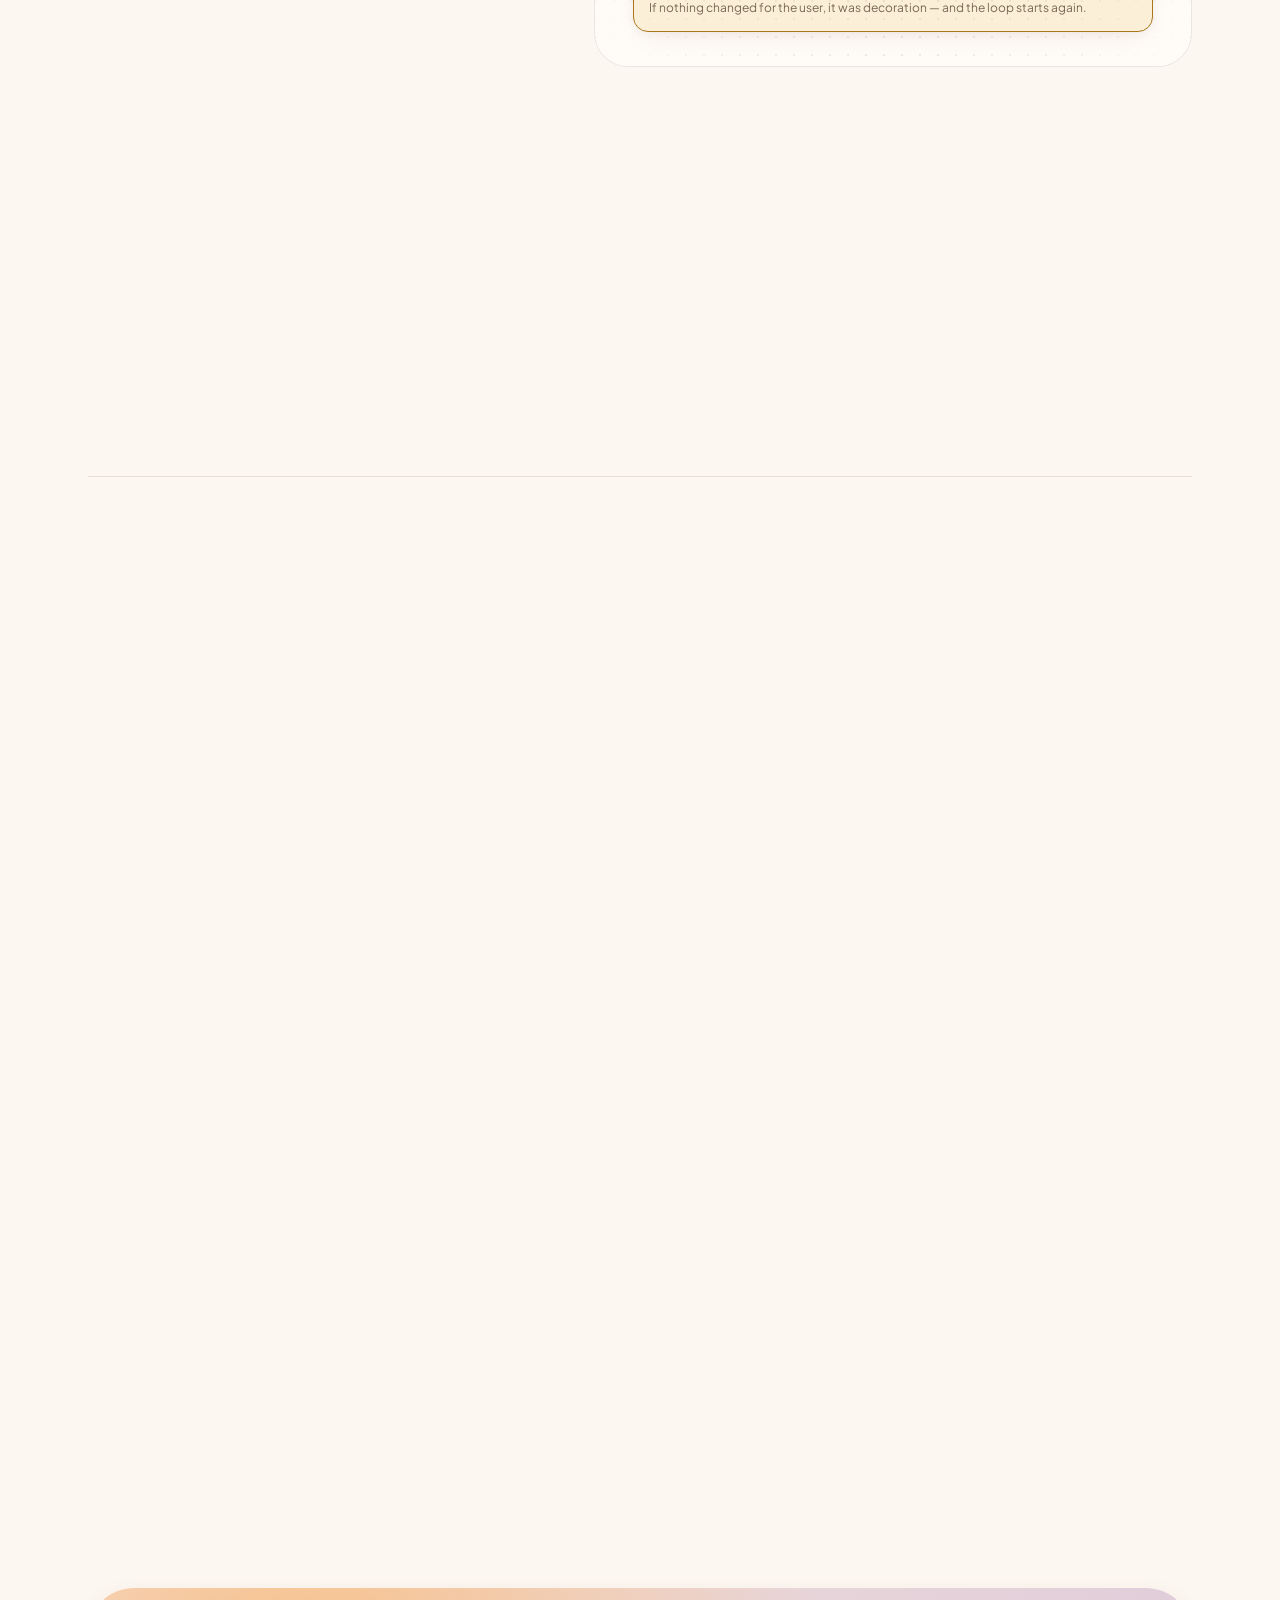
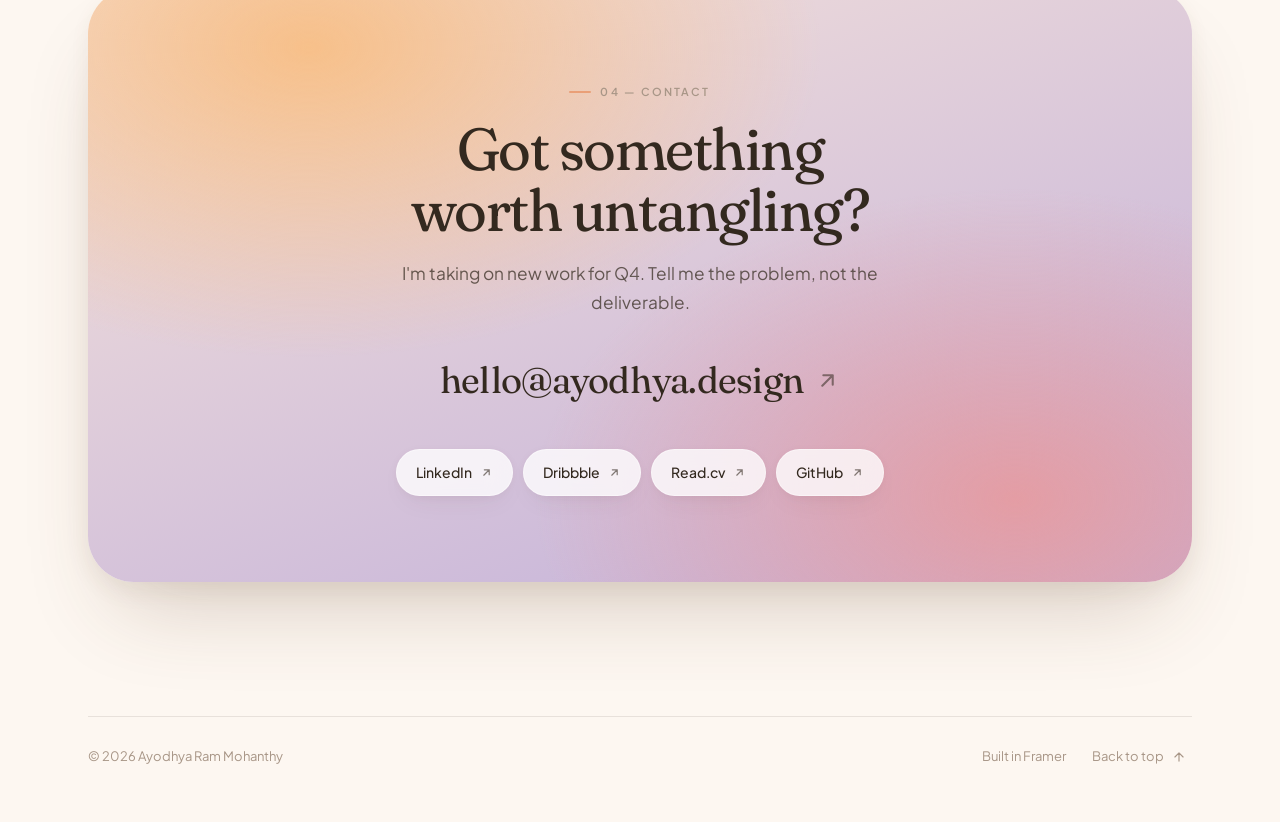
==== commit 8b493f1d: "Add print stylesheet for index and case-study pages New assets/print.css (media=print, loaded after " ====
--- a/index.html
+++ b/index.html
@@ -683,6 +683,7 @@
   .cursor{ display:none }
 }
 </style>
+<link rel="stylesheet" href="assets/print.css" media="print" />
 </head>
 
 <body data-page-node-id="0wCtXQP5UeejZ1Rlbmzm8z">
@@ -1270,9 +1271,7 @@
       entries.forEach(function (entry) {
         if (!entry.isIntersecting) return;
         navLinks.forEach(function (a) {
-          var on = a.getAttribute('href') === '#' + entry.target.id;
-          a.classList.toggle('active', on);
-          if (on) { a.setAttribute('aria-current', 'page'); } else { a.removeAttribute('aria-current'); }
+          a.classList.toggle('active', a.getAttribute('href') === '#' + entry.target.id);
         });
       });
     }, { rootMargin: '-45% 0px -50% 0px' });
--- a/assets/print.css
+++ b/assets/print.css
@@ -0,0 +1,63 @@
+/* ============================================================
+   print.css — print layout for ayodhya.work
+   Loaded with media="print", after each page's inline styles,
+   so these rules win the cascade on paper.
+   ============================================================ */
+
+@media print{
+  /* Force the light "day" token set even if the page was left in
+     the dusk theme when the visitor hit print. */
+  html[data-theme="dusk"]{
+    --cream:#FDF7F1; --cream-2:#F8EDE2; --blush:#F6E3DA;
+    --surface:#FFFFFF; --surface-2:#FFFBF7;
+    --ink:#33291F; --ink-soft:#7A6857; --ink-faint:#A89687;
+    --peach:#E99568; --apricot:#F7C08A; --rose:#E49DA4;
+    --sage:#A9C4A2; --lilac:#C0AEDA; --butter:#F2D79B;
+    --line:rgba(51,41,31,.10); --line-2:rgba(51,41,31,.16);
+  }
+
+  html{ background:#fff }
+  body{
+    background:#fff; color:#1C1712;
+    font-size:11pt; line-height:1.55;
+    padding:0; overflow:visible;
+  }
+  *{
+    box-shadow:none !important;
+    text-shadow:none !important;
+    transition:none !important;
+    animation:none !important;
+  }
+
+  /* Screen-only chrome */
+  .nav, footer, .to-top,
+  .bui-palette, .bui-palette__scrim, .bui-kbtn,
+  .grain, .blob{ display:none !important }
+
+  /* Scroll-reveal content must print even when the observer never fired */
+  [data-reveal]{ opacity:1 !important; transform:none !important }
+
+  main{ padding:0 !important; max-width:100% !important }
+  .cs-hero{ padding:0 0 16pt !important }
+
+  h1, h2, h3{ break-after:avoid; color:#33291F }
+  .block, figure, pre, blockquote{ break-inside:avoid }
+  img{ max-width:100% !important }
+  a{ color:#1C1712; text-decoration:none }
+
+  /* Show where external links go, in the body copy only */
+  main a[href^="http"]::after{
+    content:" (" attr(href) ")";
+    font-size:8.5pt; color:#7A6857;
+    word-break:break-all;
+  }
+
+  /* .next prints with a dark background on screen, but browsers strip
+     backgrounds by default: flatten it to ink-on-white so it stays readable */
+  .next{ background:#fff !important; color:var(--ink) !important;
+         box-shadow:none !important; border:1px solid #E4DDD2 !important }
+  .next *{ color:var(--ink) !important }
+  .next a{ color:var(--ink) !important; text-decoration:underline !important }
+  .next [class]{ background-image:none !important }
+  @page{ margin:16mm }
+}
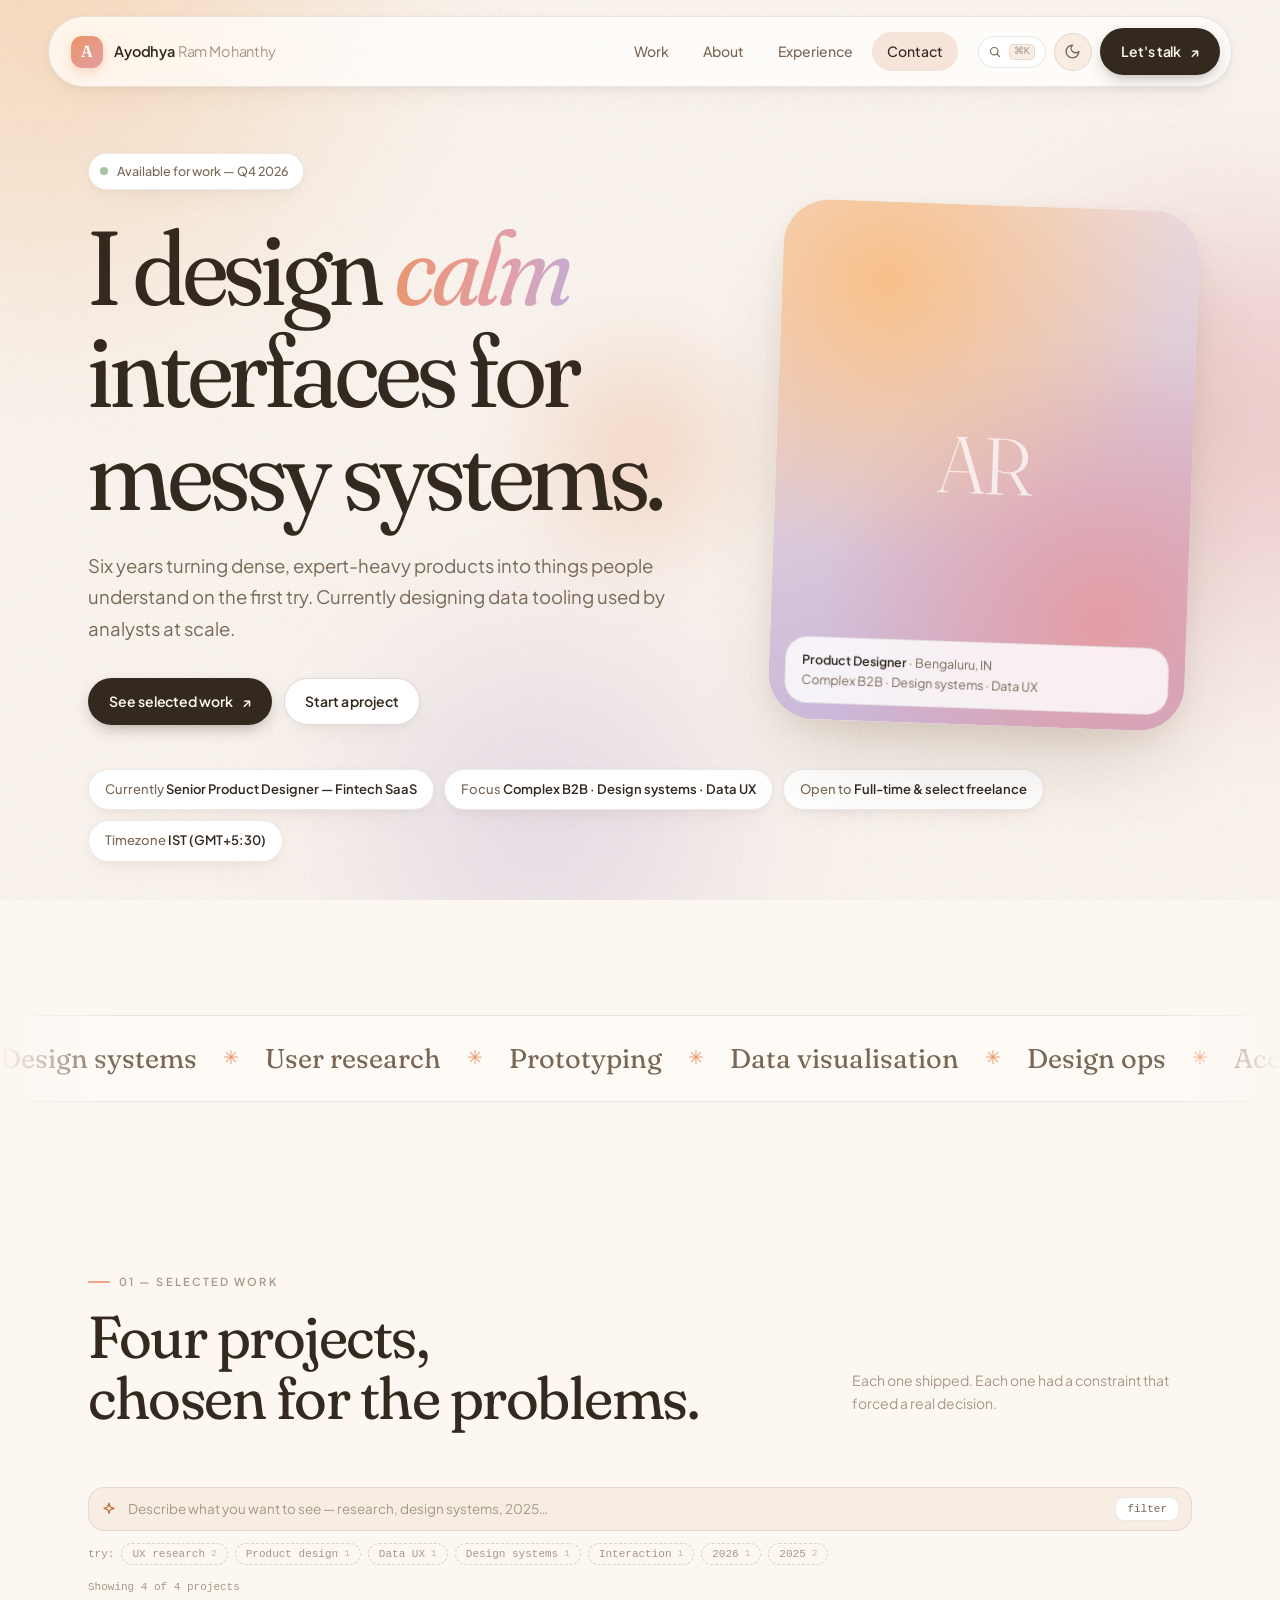
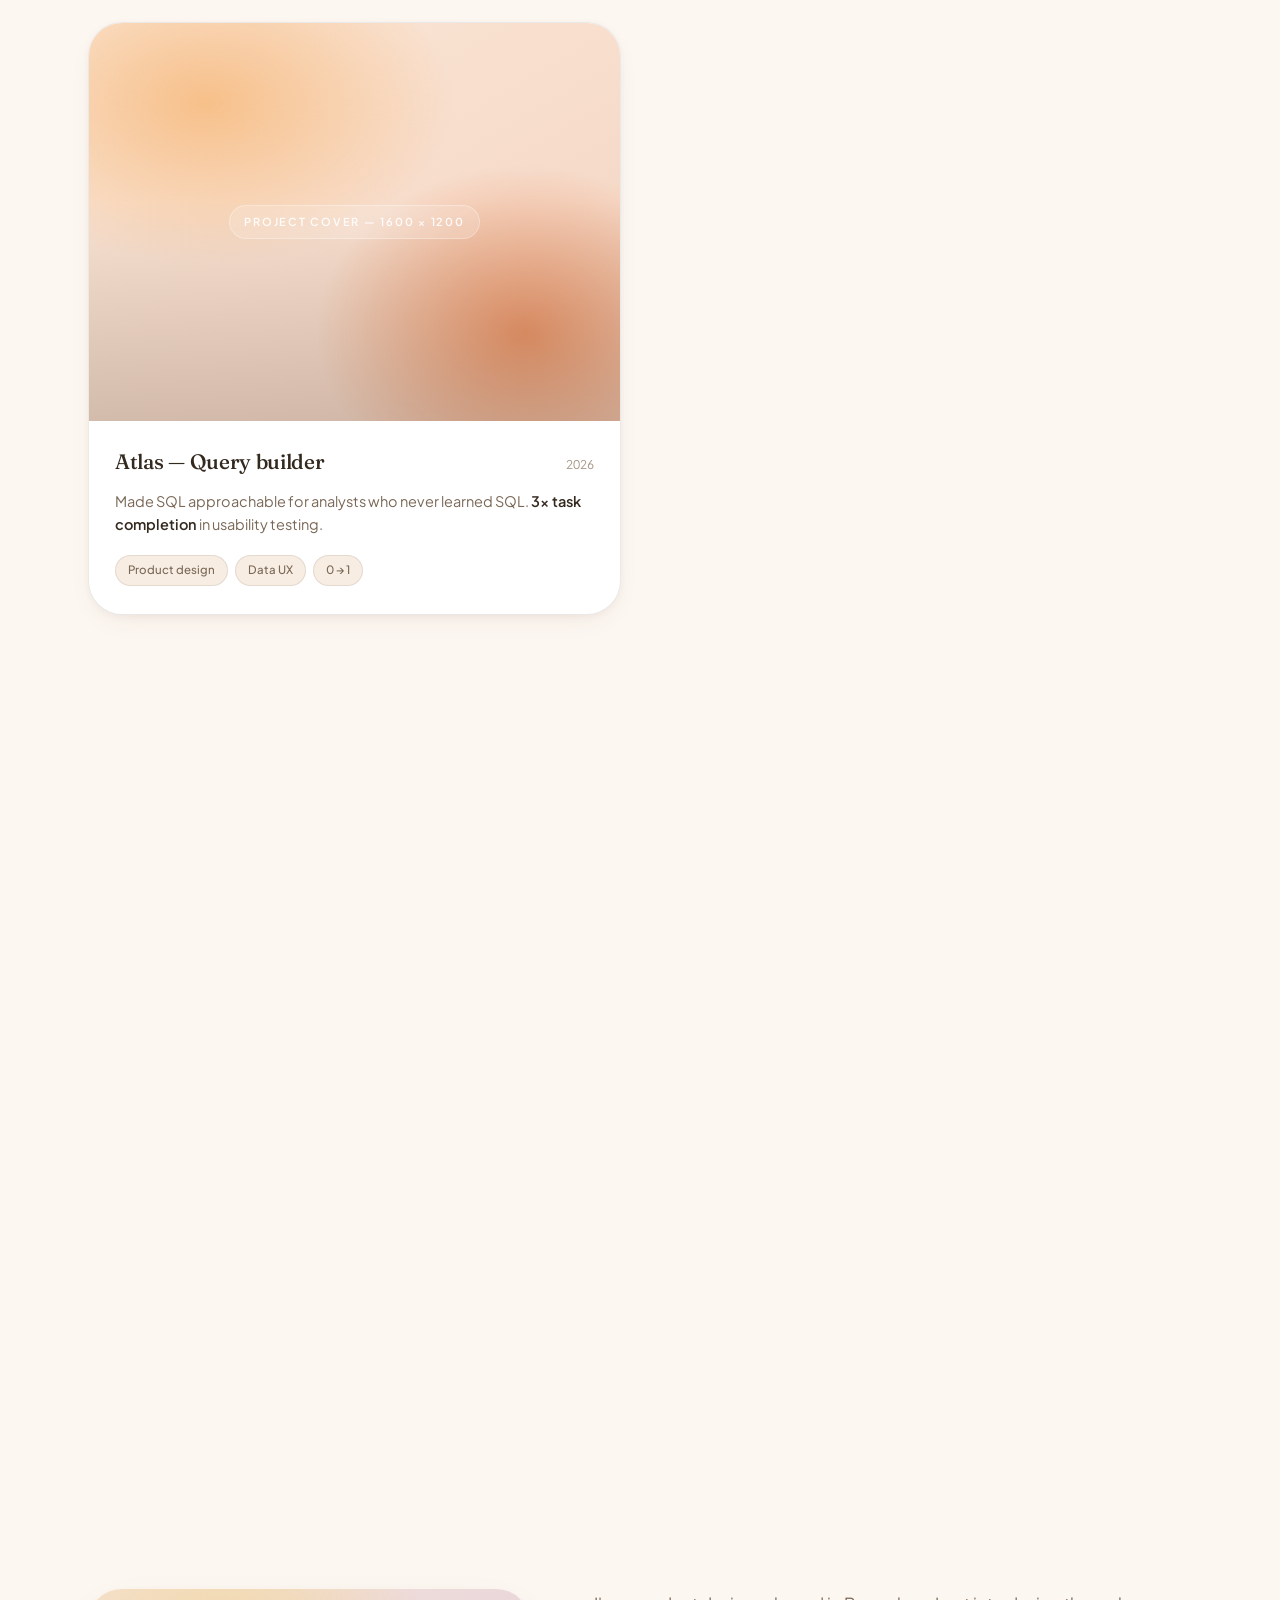
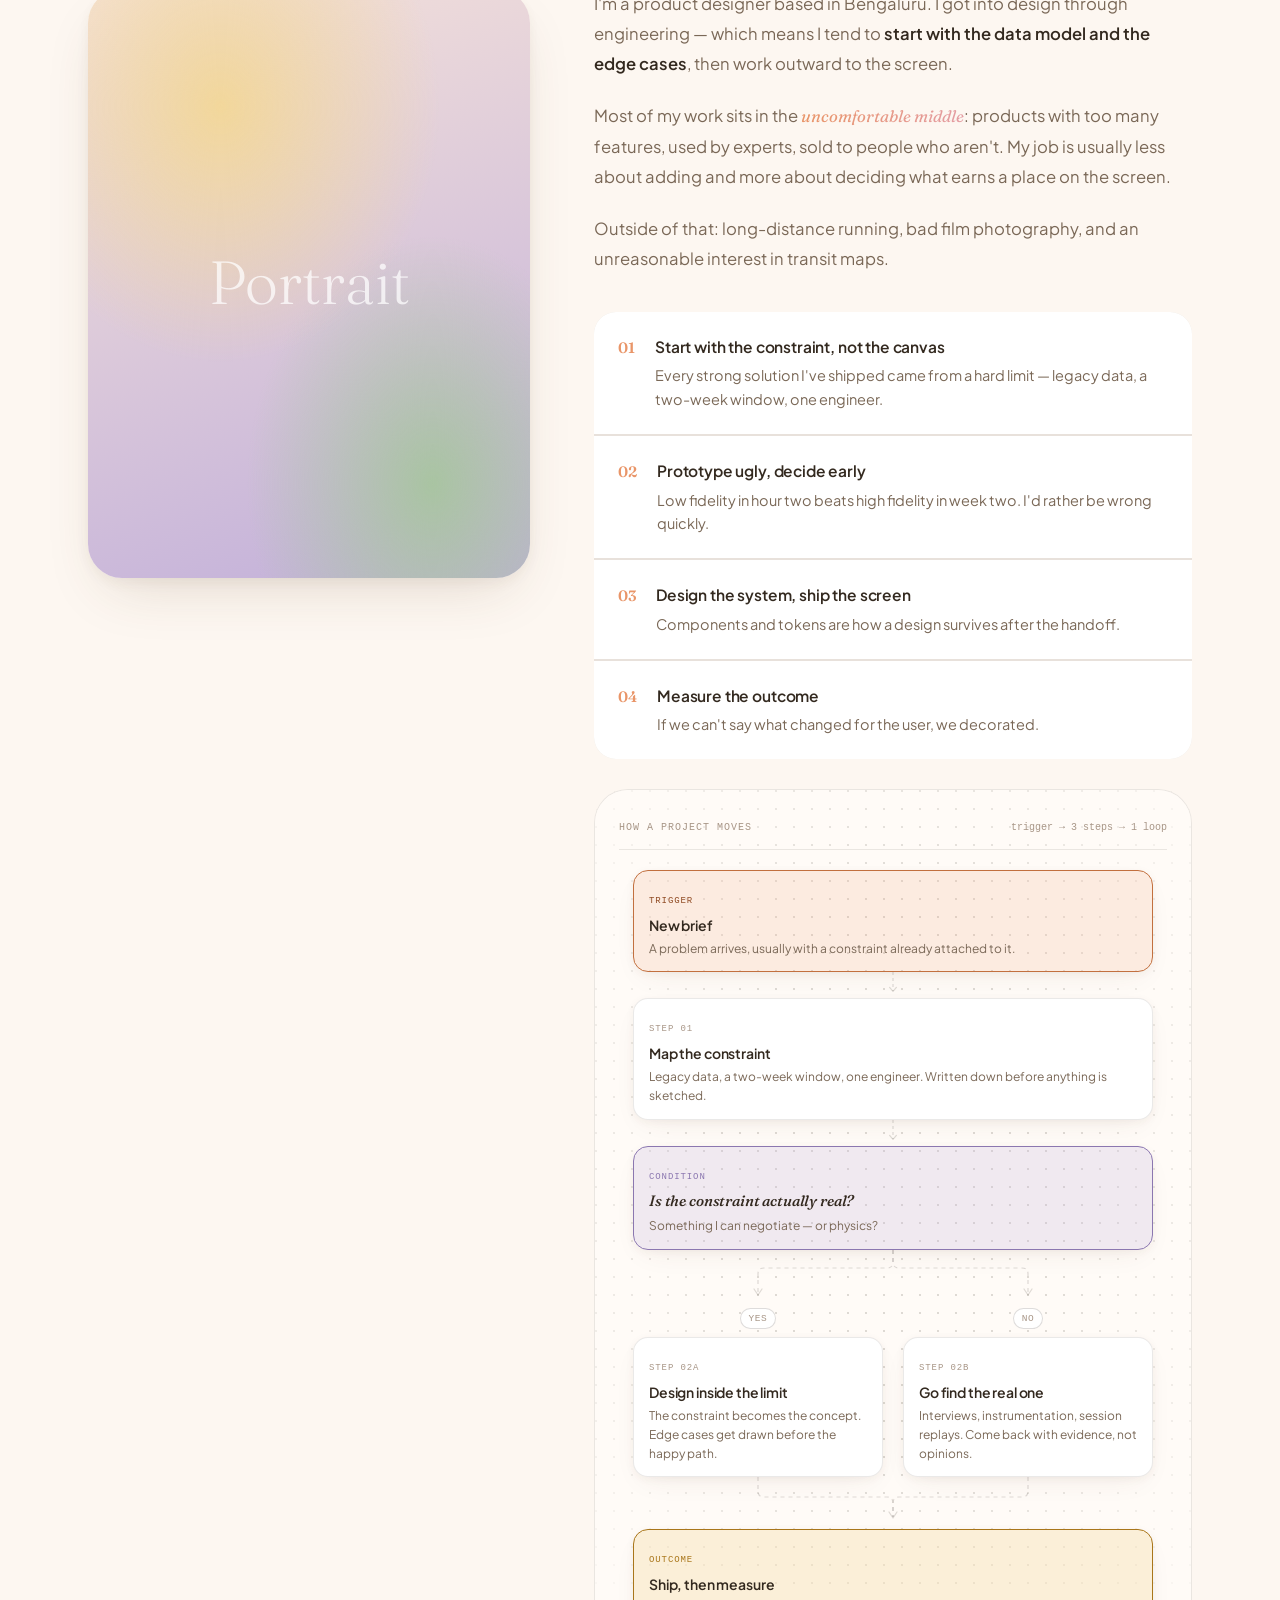
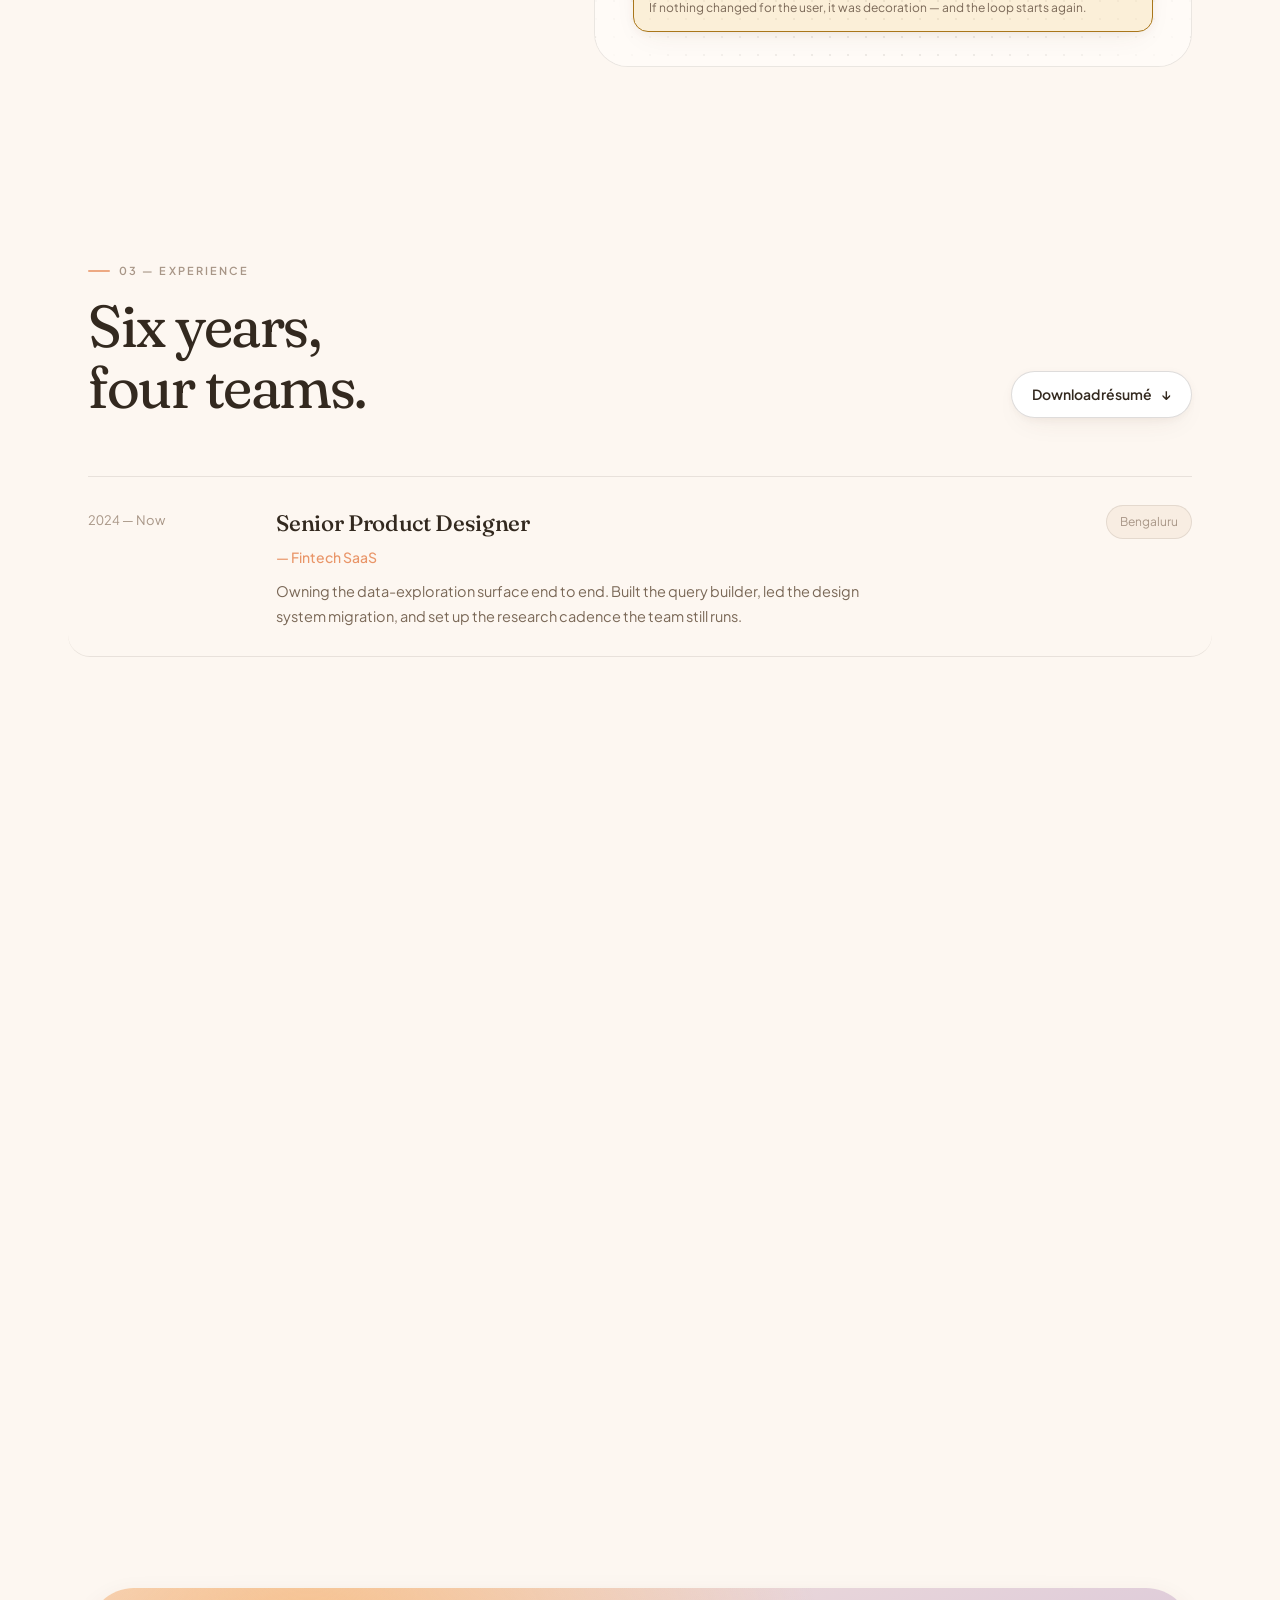
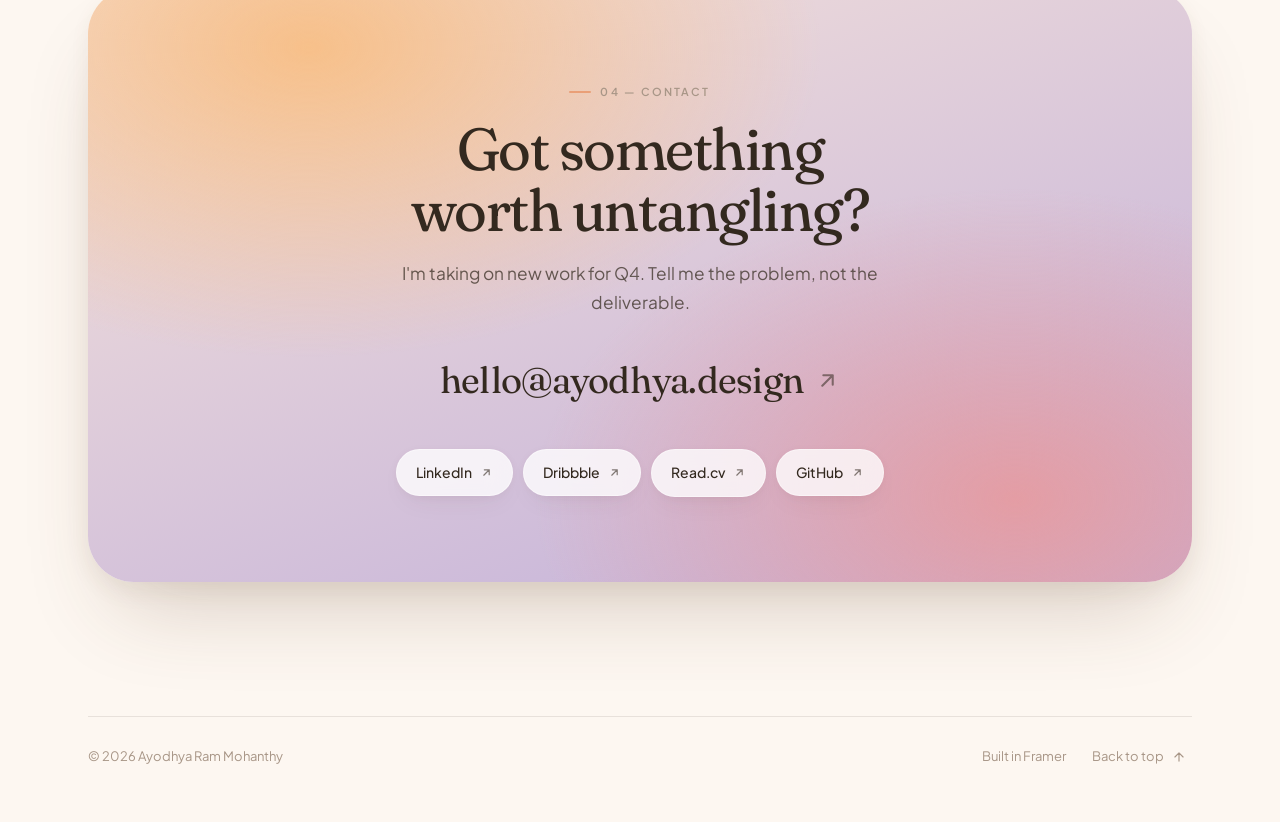
==== commit 0da7c19e: "fix(typography): request the Fraunces SOFT and WONK axes the display styles set .display, .h1, .h2 a" ====
--- a/index.html
+++ b/index.html
@@ -30,7 +30,7 @@
 
 <link rel="preconnect" href="https://fonts.googleapis.com" data-page-node-id="517waa38Qtsou7HJdx3z6n" />
 <link rel="preconnect" href="https://fonts.gstatic.com" crossorigin data-page-node-id="YwS4AkAzUnwr8d4TgxjekI" />
-<link href="https://fonts.googleapis.com/css2?family=Fraunces:ital,opsz,wght@0,9..144,300..800;1,9..144,300..700&family=Plus+Jakarta+Sans:wght@300;400;500;600;700&display=swap" rel="stylesheet" data-page-node-id="cGiLwfsLbje50GXVWI4Khn" />
+<link href="https://fonts.googleapis.com/css2?family=Fraunces:ital,opsz,wght,SOFT,WONK@0,9..144,300..800,0..100,0..1;1,9..144,300..700,0..100,0..1&family=Plus+Jakarta+Sans:wght@300;400;500;600;700&display=swap" rel="stylesheet" data-page-node-id="cGiLwfsLbje50GXVWI4Khn" />
 
 <!-- Beautiful UI components, ported to vanilla — see assets/bui.css + assets/bui.js -->
 <link rel="stylesheet" href="assets/bui.css" />
@@ -683,7 +683,6 @@
   .cursor{ display:none }
 }
 </style>
-<link rel="stylesheet" href="assets/print.css" media="print" />
 </head>
 
 <body data-page-node-id="0wCtXQP5UeejZ1Rlbmzm8z">
